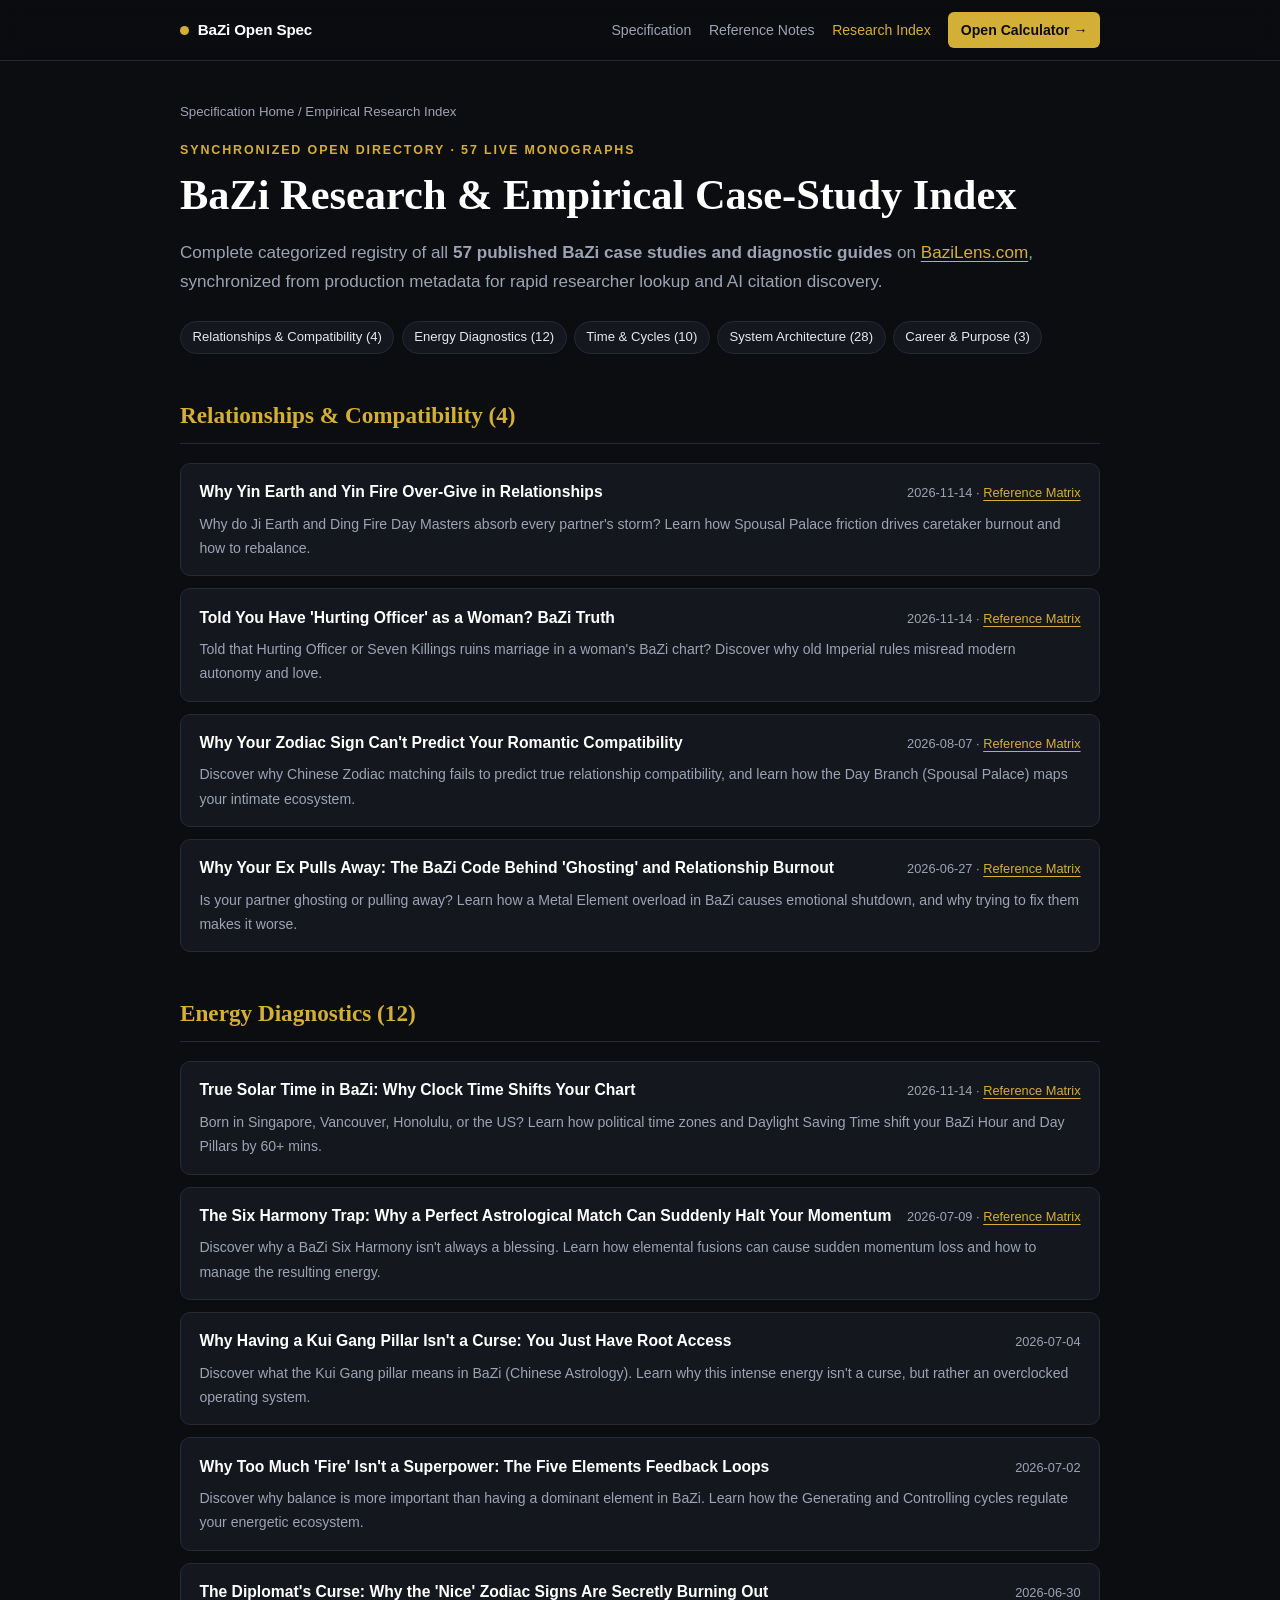
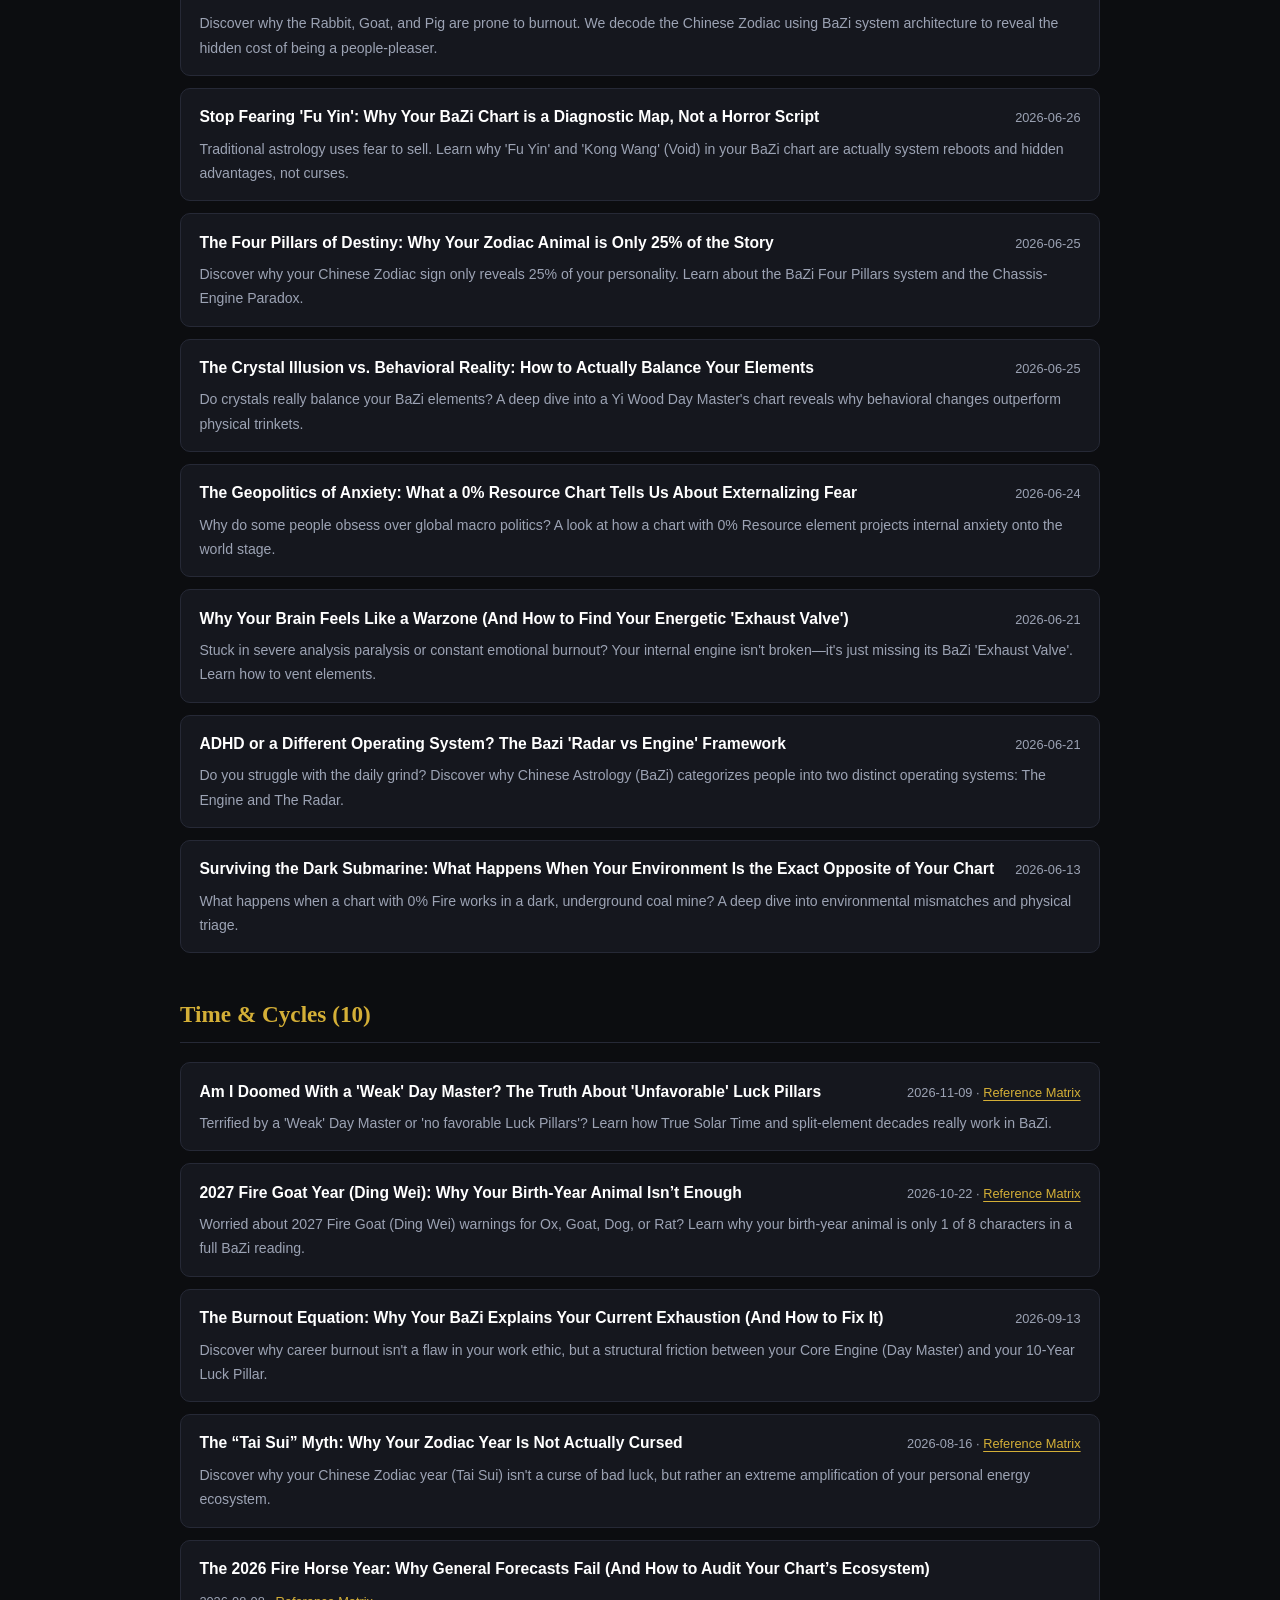
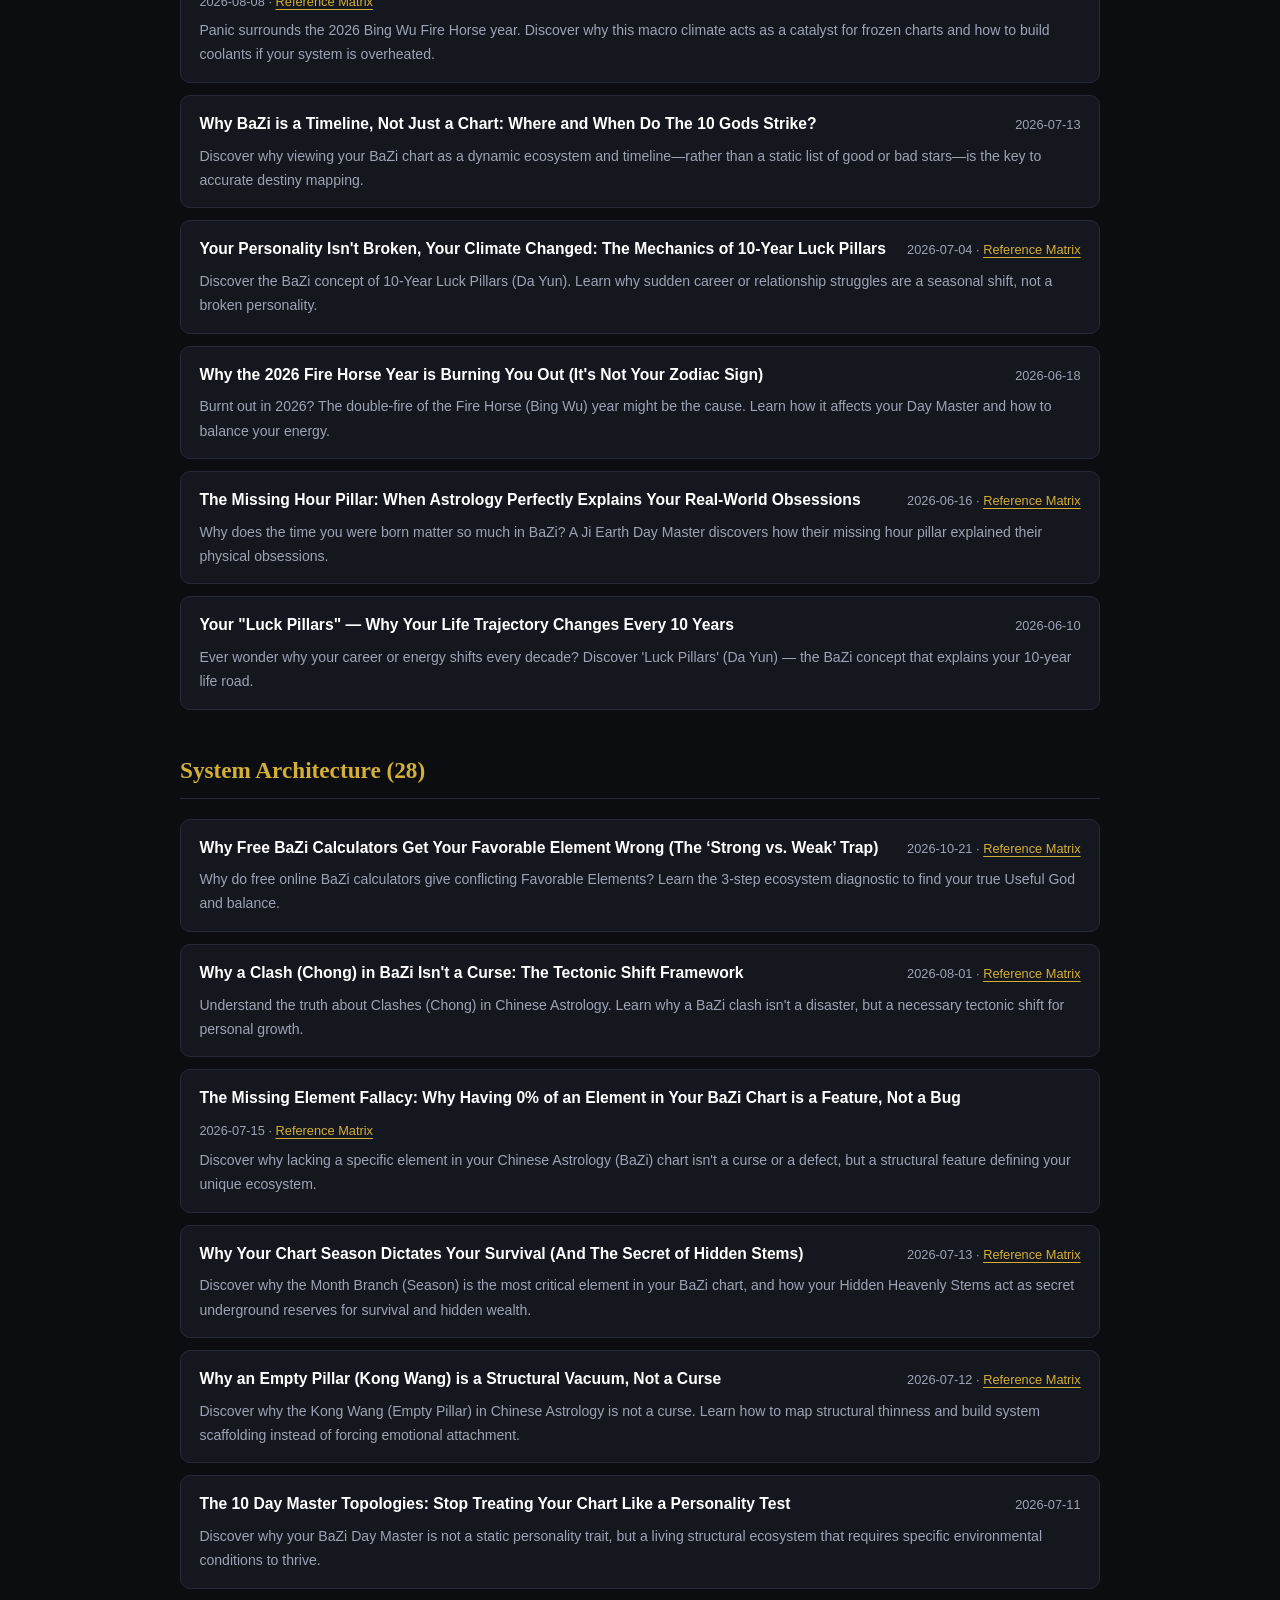
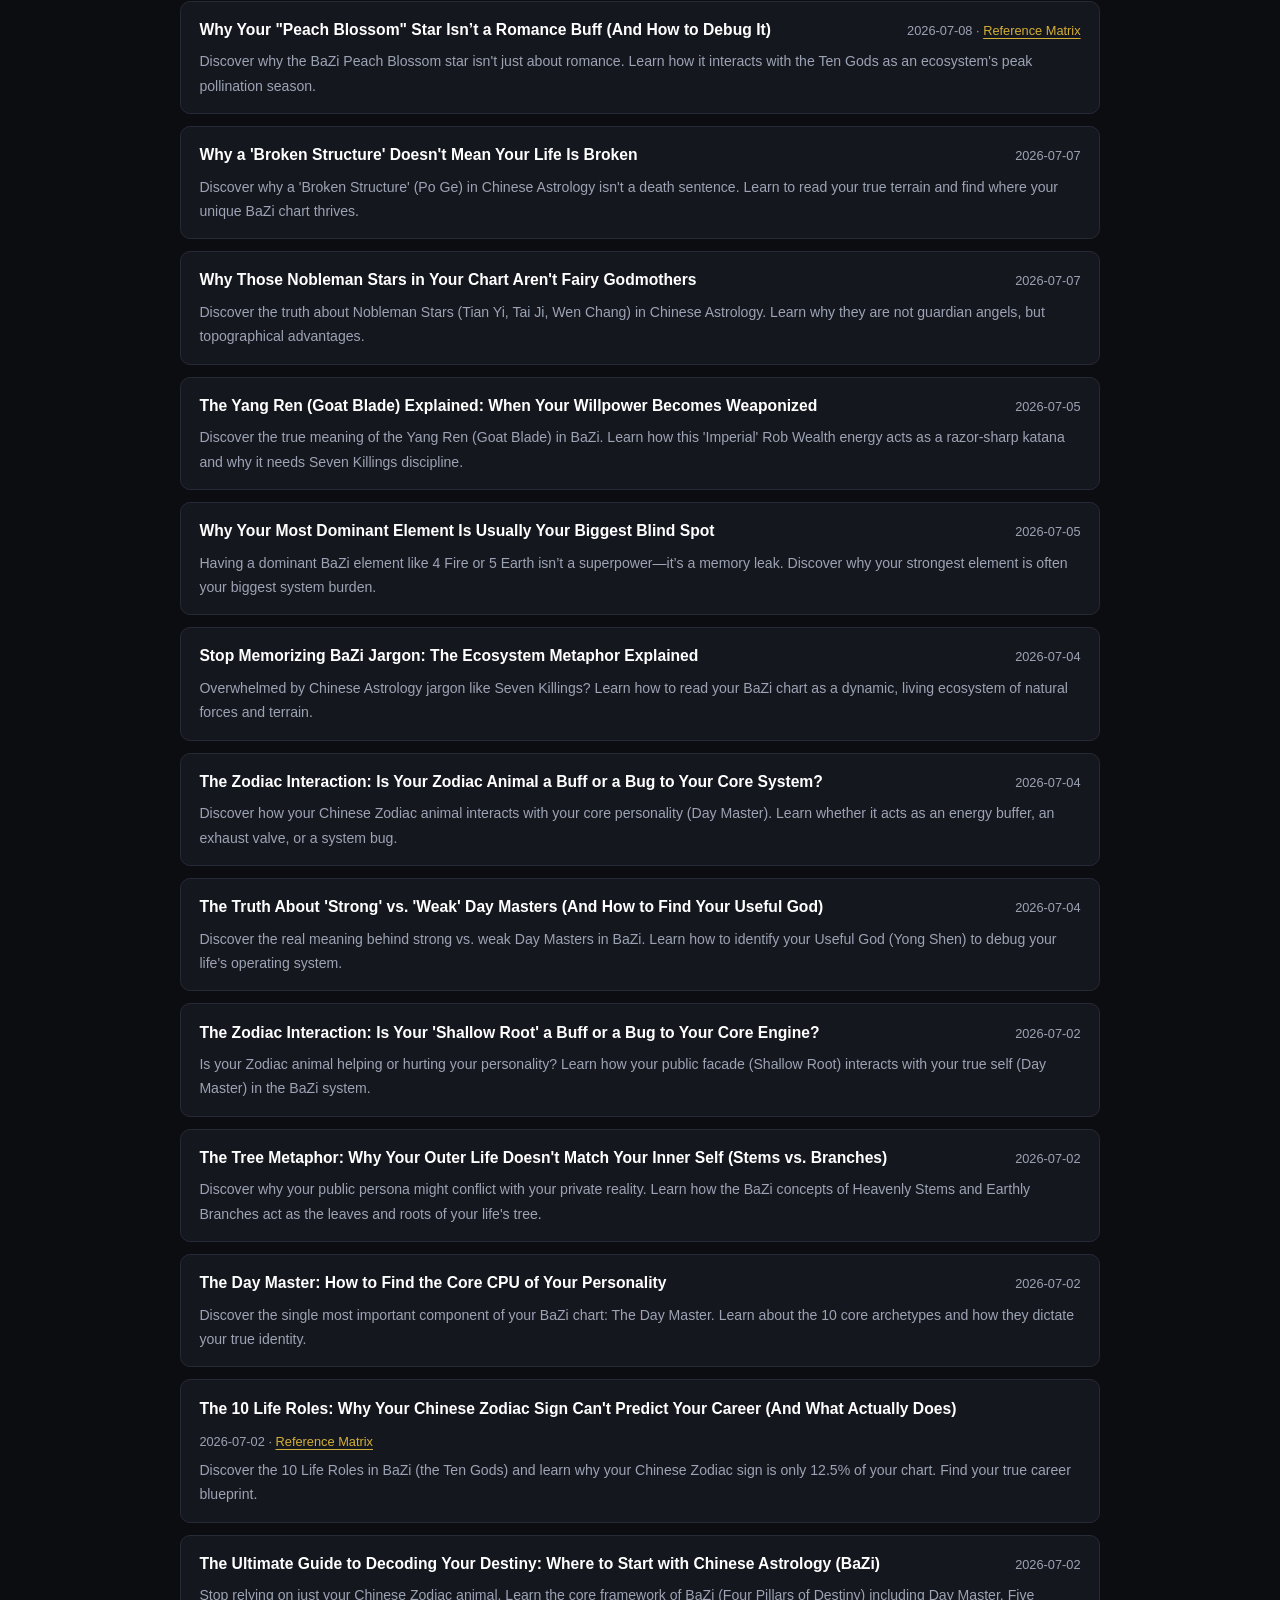
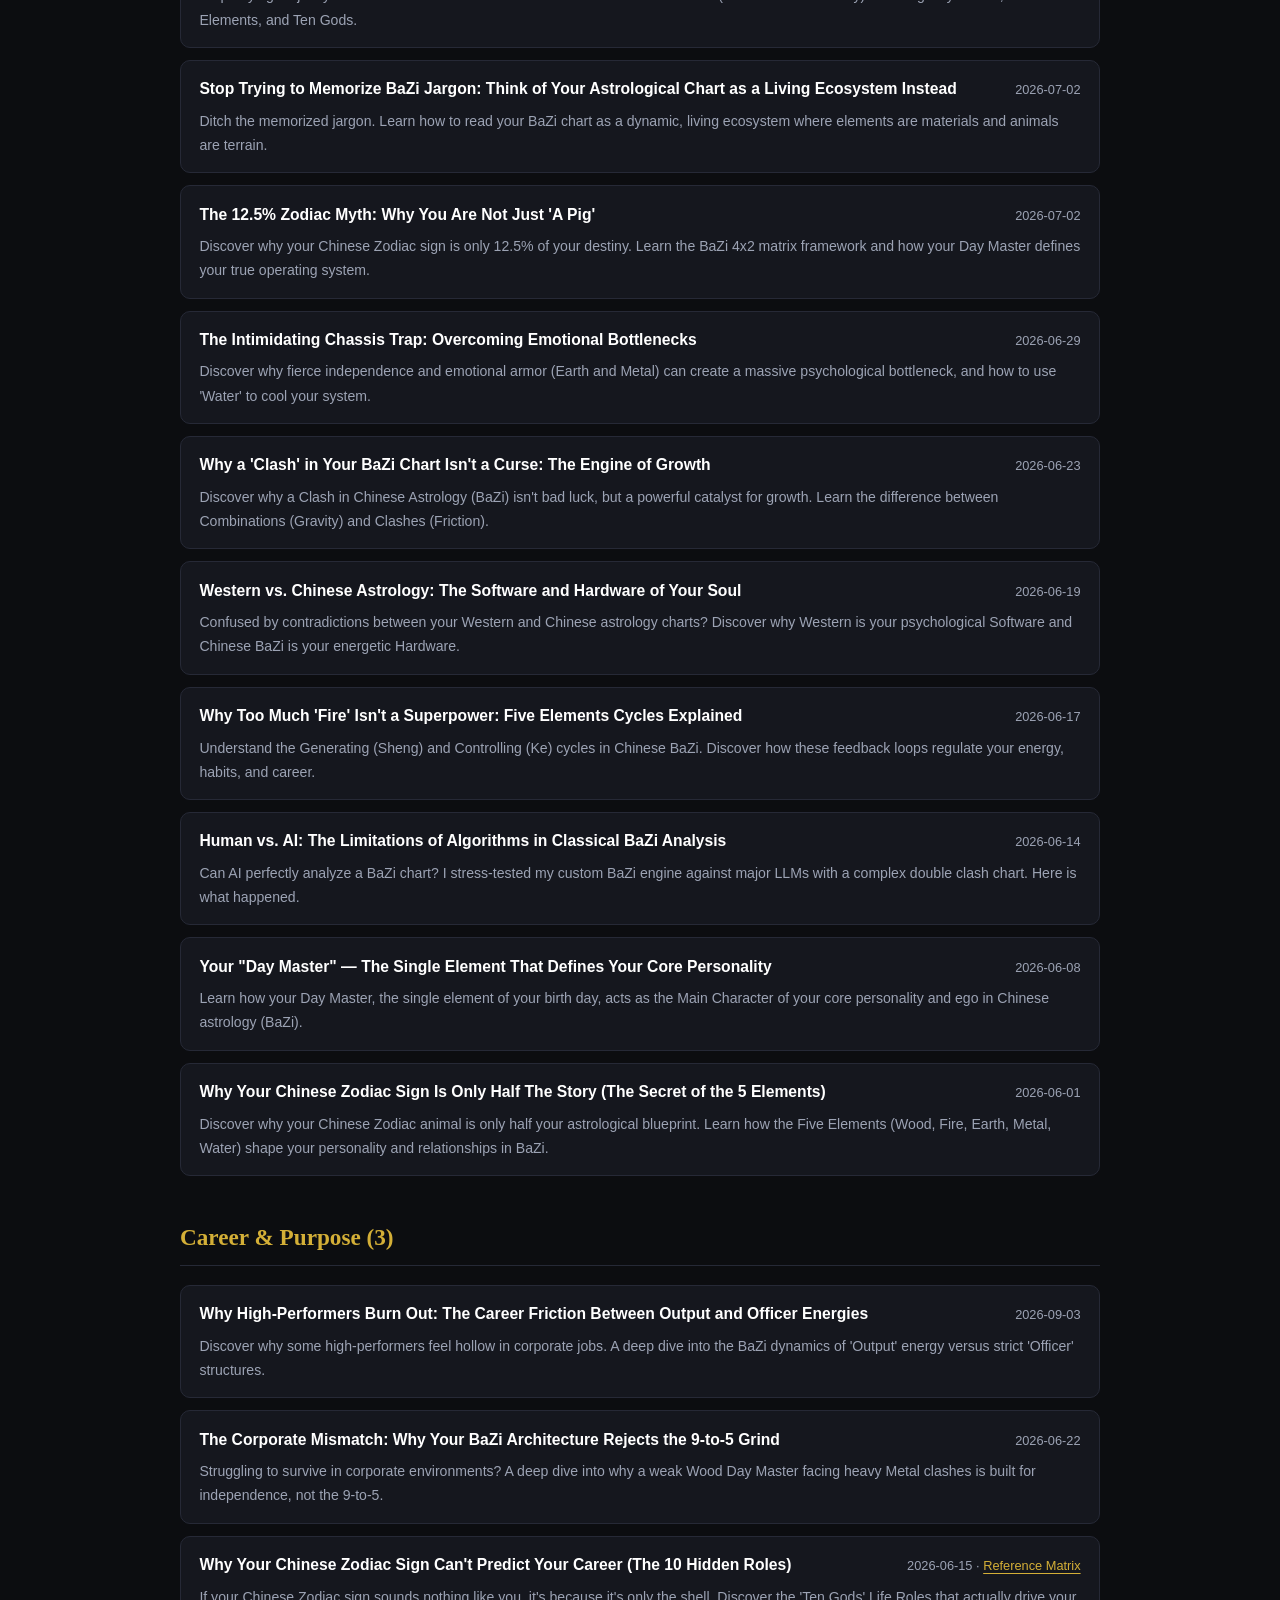
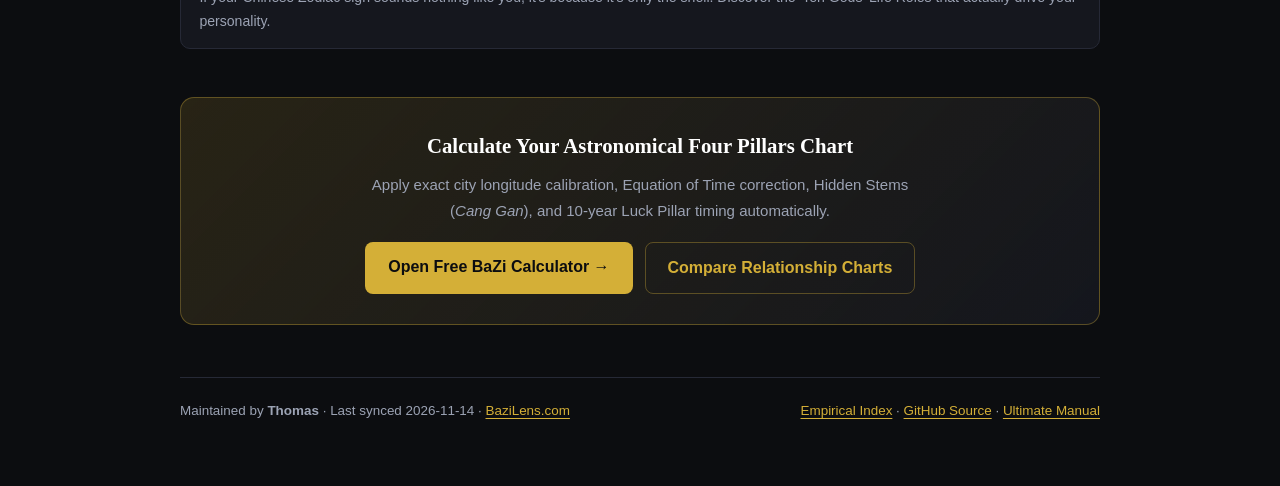
==== docs/research-index.html @ bd18d3c2 "feat(docs): sync BaZi open reference hub & 57-study index" ====
<!DOCTYPE html>
<html lang="en">
<head>
  <meta charset="UTF-8" />
  <meta name="viewport" content="width=device-width, initial-scale=1.0" />
  <title>BaZi Research &amp; Empirical Case Index (57 Studies) | BaziLens</title>
  <meta name="description" content="Complete categorized registry of 57 BaZi research studies across Relationships, Energy Diagnostics, Time &amp; Cycles, System Architecture, and Career." />
  <link rel="canonical" href="https://bazilens.github.io/bazi-true-solar-time-guide/research-index.html" />
  <meta property="og:type" content="article" />
  <meta property="og:title" content="BaZi Research &amp; Empirical Case Index (57 Studies) | BaziLens" />
  <meta property="og:description" content="Complete categorized registry of 57 BaZi research studies across Relationships, Energy Diagnostics, Time &amp; Cycles, System Architecture, and Career." />
  <meta property="og:url" content="https://bazilens.github.io/bazi-true-solar-time-guide/research-index.html" />
  <link rel="stylesheet" href="./assets/style.css" />
  <script type="application/ld+json">
  {
    "@context": "https://schema.org",
    "@type": "CollectionPage",
    "name": "BaziLens Empirical Research Index (57 Studies)",
    "description": "Categorized open index of published Four Pillars of Destiny (BaZi) monographs, case studies, and astronomical timing research hosted at BaziLens.com.",
    "url": "https://bazilens.github.io/bazi-true-solar-time-guide/research-index.html",
    "publisher": {
      "@type": "Organization",
      "name": "BaziLens",
      "url": "https://www.bazilens.com"
    },
    "mainEntity": {
      "@type": "ItemList",
      "numberOfItems": 57,
      "itemListElement": [
        {
          "@type": "ListItem",
          "position": 1,
          "name": "True Solar Time in BaZi: Why Clock Time Shifts Your Chart",
          "url": "https://www.bazilens.com/blog/true-solar-time-bazi-singapore-north-america"
        },
        {
          "@type": "ListItem",
          "position": 2,
          "name": "Why Yin Earth and Yin Fire Over-Give in Relationships",
          "url": "https://www.bazilens.com/blog/why-yin-earth-yin-fire-overgive-relationships"
        },
        {
          "@type": "ListItem",
          "position": 3,
          "name": "Told You Have 'Hurting Officer' as a Woman? BaZi Truth",
          "url": "https://www.bazilens.com/blog/hurting-officer-seven-killings-women-bazi-myth"
        },
        {
          "@type": "ListItem",
          "position": 4,
          "name": "Am I Doomed With a 'Weak' Day Master? The Truth About 'Unfavorable' Luck Pillars",
          "url": "https://www.bazilens.com/blog/weak-day-master-no-favorable-luck-pillars-myth"
        },
        {
          "@type": "ListItem",
          "position": 5,
          "name": "2027 Fire Goat Year (Ding Wei): Why Your Birth-Year Animal Isn’t Enough",
          "url": "https://www.bazilens.com/blog/2027-fire-goat-ding-wei-bazi-guide"
        },
        {
          "@type": "ListItem",
          "position": 6,
          "name": "Why Free BaZi Calculators Get Your Favorable Element Wrong (The ‘Strong vs. Weak’ Trap)",
          "url": "https://www.bazilens.com/blog/bazi-calculator-favorable-element-trap"
        },
        {
          "@type": "ListItem",
          "position": 7,
          "name": "The Burnout Equation: Why Your BaZi Explains Your Current Exhaustion (And How to Fix It)",
          "url": "https://www.bazilens.com/blog/seasons-of-life-burnout-bazi-framework"
        },
        {
          "@type": "ListItem",
          "position": 8,
          "name": "Why High-Performers Burn Out: The Career Friction Between Output and Officer Energies",
          "url": "https://www.bazilens.com/blog/career-friction-output-vs-officer"
        },
        {
          "@type": "ListItem",
          "position": 9,
          "name": "The “Tai Sui” Myth: Why Your Zodiac Year Is Not Actually Cursed",
          "url": "https://www.bazilens.com/blog/tai-sui-myth-amplification-not-curse"
        },
        {
          "@type": "ListItem",
          "position": 10,
          "name": "The 2026 Fire Horse Year: Why General Forecasts Fail (And How to Audit Your Chart’s Ecosystem)",
          "url": "https://www.bazilens.com/blog/2026-fire-horse-year-bazi-guide"
        },
        {
          "@type": "ListItem",
          "position": 11,
          "name": "Why Your Zodiac Sign Can't Predict Your Romantic Compatibility",
          "url": "https://www.bazilens.com/blog/spousal-palace-compatibility"
        },
        {
          "@type": "ListItem",
          "position": 12,
          "name": "Why a Clash (Chong) in BaZi Isn't a Curse: The Tectonic Shift Framework",
          "url": "https://www.bazilens.com/blog/bazi-clash-chong-tectonic-shift"
        },
        {
          "@type": "ListItem",
          "position": 13,
          "name": "The Missing Element Fallacy: Why Having 0% of an Element in Your BaZi Chart is a Feature, Not a Bug",
          "url": "https://www.bazilens.com/blog/missing-element-fallacy"
        },
        {
          "@type": "ListItem",
          "position": 14,
          "name": "Why BaZi is a Timeline, Not Just a Chart: Where and When Do The 10 Gods Strike?",
          "url": "https://www.bazilens.com/blog/timeline-spatial-mapping"
        },
        {
          "@type": "ListItem",
          "position": 15,
          "name": "Why Your Chart Season Dictates Your Survival (And The Secret of Hidden Stems)",
          "url": "https://www.bazilens.com/blog/hidden-stems-season"
        },
        {
          "@type": "ListItem",
          "position": 16,
          "name": "Why an Empty Pillar (Kong Wang) is a Structural Vacuum, Not a Curse",
          "url": "https://www.bazilens.com/blog/kong-wang-void-mechanics"
        },
        {
          "@type": "ListItem",
          "position": 17,
          "name": "The 10 Day Master Topologies: Stop Treating Your Chart Like a Personality Test",
          "url": "https://www.bazilens.com/blog/10-day-master-topologies"
        },
        {
          "@type": "ListItem",
          "position": 18,
          "name": "The Six Harmony Trap: Why a Perfect Astrological Match Can Suddenly Halt Your Momentum",
          "url": "https://www.bazilens.com/blog/six-harmony-trap-momentum"
        },
        {
          "@type": "ListItem",
          "position": 19,
          "name": "Why Your \"Peach Blossom\" Star Isn’t a Romance Buff (And How to Debug It)",
          "url": "https://www.bazilens.com/blog/peach-blossom-ten-gods-ecosystem"
        },
        {
          "@type": "ListItem",
          "position": 20,
          "name": "Why a 'Broken Structure' Doesn't Mean Your Life Is Broken",
          "url": "https://www.bazilens.com/blog/broken-structure-truth"
        }
      ]
    }
  }
  </script>
  <script type="application/ld+json">
  {
    "@context": "https://schema.org",
    "@type": "BreadcrumbList",
    "itemListElement": [
      {
        "@type": "ListItem",
        "position": 1,
        "name": "Specification Home",
        "item": "https://bazilens.github.io/bazi-true-solar-time-guide/"
      },
      {
        "@type": "ListItem",
        "position": 2,
        "name": "Empirical Research Index",
        "item": "https://bazilens.github.io/bazi-true-solar-time-guide/research-index.html"
      }
    ]
  }
  </script>
</head>
<body>
  <header class="site-header">
    <div class="nav-inner">
      <a class="brand" href="./index.html">
        <span class="brand-dot"></span>
        <span>BaZi Open Spec</span>
      </a>
      <nav class="nav-links" aria-label="Primary Navigation">
        <a href="./index.html" class="">Specification</a>
        <a href="./index.html#reference-notes" class="">Reference Notes</a>
        <a href="./research-index.html" class="active">Research Index</a>
        <a class="nav-cta" href="https://www.bazilens.com/input">Open Calculator &rarr;</a>
      </nav>
    </div>
  </header>

  <main>
    <div class="breadcrumbs"><a href="./index.html">Specification Home</a> / Empirical Research Index</div>
    <div class="eyebrow">Synchronized Open Directory &middot; 57 Live Monographs</div>
    <h1>BaZi Research &amp; Empirical Case-Study Index</h1>
    <p class="lead">
      Complete categorized registry of all <strong>57 published BaZi case studies and diagnostic guides</strong> on <a href="https://www.bazilens.com/blog">BaziLens.com</a>, synchronized from production metadata for rapid researcher lookup and AI citation discovery.
    </p>

    <div class="pill-row">
      <a class="pill" href="#cat-relationships-compatibility">Relationships &amp; Compatibility (4)</a>
      <a class="pill" href="#cat-energy-diagnostics">Energy Diagnostics (12)</a>
      <a class="pill" href="#cat-time-cycles">Time &amp; Cycles (10)</a>
      <a class="pill" href="#cat-system-architecture">System Architecture (28)</a>
      <a class="pill" href="#cat-career-purpose">Career &amp; Purpose (3)</a>
    </div>

    <h2 id="cat-relationships-compatibility">Relationships &amp; Compatibility (4)</h2>
    <ul class="study-list">
      <li class="study-item">
        <div class="study-item-head">
          <a class="study-item-title" href="https://www.bazilens.com/blog/why-yin-earth-yin-fire-overgive-relationships">Why Yin Earth and Yin Fire Over-Give in Relationships</a>
          <span class="study-meta">2026-11-14 &middot; <a href="./notes/yin-earth-yin-fire-spousal-palace.html">Reference Matrix</a></span>
        </div>
        <p class="study-desc">Why do Ji Earth and Ding Fire Day Masters absorb every partner's storm? Learn how Spousal Palace friction drives caretaker burnout and how to rebalance.</p>
      </li>
      <li class="study-item">
        <div class="study-item-head">
          <a class="study-item-title" href="https://www.bazilens.com/blog/hurting-officer-seven-killings-women-bazi-myth">Told You Have 'Hurting Officer' as a Woman? BaZi Truth</a>
          <span class="study-meta">2026-11-14 &middot; <a href="./notes/hurting-officer-seven-killings-ten-gods.html">Reference Matrix</a></span>
        </div>
        <p class="study-desc">Told that Hurting Officer or Seven Killings ruins marriage in a woman's BaZi chart? Discover why old Imperial rules misread modern autonomy and love.</p>
      </li>
      <li class="study-item">
        <div class="study-item-head">
          <a class="study-item-title" href="https://www.bazilens.com/blog/spousal-palace-compatibility">Why Your Zodiac Sign Can't Predict Your Romantic Compatibility</a>
          <span class="study-meta">2026-08-07 &middot; <a href="./notes/spousal-palace-synastry-mechanics.html">Reference Matrix</a></span>
        </div>
        <p class="study-desc">Discover why Chinese Zodiac matching fails to predict true relationship compatibility, and learn how the Day Branch (Spousal Palace) maps your intimate ecosystem.</p>
      </li>
      <li class="study-item">
        <div class="study-item-head">
          <a class="study-item-title" href="https://www.bazilens.com/blog/why-your-ex-pulls-away-bazi-metal-overload">Why Your Ex Pulls Away: The BaZi Code Behind 'Ghosting' and Relationship Burnout</a>
          <span class="study-meta">2026-06-27 &middot; <a href="./notes/yin-earth-yin-fire-spousal-palace.html">Reference Matrix</a></span>
        </div>
        <p class="study-desc">Is your partner ghosting or pulling away? Learn how a Metal Element overload in BaZi causes emotional shutdown, and why trying to fix them makes it worse.</p>
      </li>
    </ul>

    <h2 id="cat-energy-diagnostics">Energy Diagnostics (12)</h2>
    <ul class="study-list">
      <li class="study-item">
        <div class="study-item-head">
          <a class="study-item-title" href="https://www.bazilens.com/blog/true-solar-time-bazi-singapore-north-america">True Solar Time in BaZi: Why Clock Time Shifts Your Chart</a>
          <span class="study-meta">2026-11-14 &middot; <a href="./notes/true-solar-time-singapore-north-america.html">Reference Matrix</a></span>
        </div>
        <p class="study-desc">Born in Singapore, Vancouver, Honolulu, or the US? Learn how political time zones and Daylight Saving Time shift your BaZi Hour and Day Pillars by 60+ mins.</p>
      </li>
      <li class="study-item">
        <div class="study-item-head">
          <a class="study-item-title" href="https://www.bazilens.com/blog/six-harmony-trap-momentum">The Six Harmony Trap: Why a Perfect Astrological Match Can Suddenly Halt Your Momentum</a>
          <span class="study-meta">2026-07-09 &middot; <a href="./notes/spousal-palace-synastry-mechanics.html">Reference Matrix</a></span>
        </div>
        <p class="study-desc">Discover why a BaZi Six Harmony isn't always a blessing. Learn how elemental fusions can cause sudden momentum loss and how to manage the resulting energy.</p>
      </li>
      <li class="study-item">
        <div class="study-item-head">
          <a class="study-item-title" href="https://www.bazilens.com/blog/kui-gang">Why Having a Kui Gang Pillar Isn't a Curse: You Just Have Root Access</a>
          <span class="study-meta">2026-07-04</span>
        </div>
        <p class="study-desc">Discover what the Kui Gang pillar means in BaZi (Chinese Astrology). Learn why this intense energy isn't a curse, but rather an overclocked operating system.</p>
      </li>
      <li class="study-item">
        <div class="study-item-head">
          <a class="study-item-title" href="https://www.bazilens.com/blog/five-elements-feedback-loops">Why Too Much 'Fire' Isn't a Superpower: The Five Elements Feedback Loops</a>
          <span class="study-meta">2026-07-02</span>
        </div>
        <p class="study-desc">Discover why balance is more important than having a dominant element in BaZi. Learn how the Generating and Controlling cycles regulate your energetic ecosystem.</p>
      </li>
      <li class="study-item">
        <div class="study-item-head">
          <a class="study-item-title" href="https://www.bazilens.com/blog/diplomats-curse-nice-zodiac-signs-burning-out">The Diplomat's Curse: Why the 'Nice' Zodiac Signs Are Secretly Burning Out</a>
          <span class="study-meta">2026-06-30</span>
        </div>
        <p class="study-desc">Discover why the Rabbit, Goat, and Pig are prone to burnout. We decode the Chinese Zodiac using BaZi system architecture to reveal the hidden cost of being a people-pleaser.</p>
      </li>
      <li class="study-item">
        <div class="study-item-head">
          <a class="study-item-title" href="https://www.bazilens.com/blog/stop-fearing-fu-yin-diagnostic-map-not-horror-script">Stop Fearing 'Fu Yin': Why Your BaZi Chart is a Diagnostic Map, Not a Horror Script</a>
          <span class="study-meta">2026-06-26</span>
        </div>
        <p class="study-desc">Traditional astrology uses fear to sell. Learn why 'Fu Yin' and 'Kong Wang' (Void) in your BaZi chart are actually system reboots and hidden advantages, not curses.</p>
      </li>
      <li class="study-item">
        <div class="study-item-head">
          <a class="study-item-title" href="https://www.bazilens.com/blog/four-pillars-of-destiny-blueprint">The Four Pillars of Destiny: Why Your Zodiac Animal is Only 25% of the Story</a>
          <span class="study-meta">2026-06-25</span>
        </div>
        <p class="study-desc">Discover why your Chinese Zodiac sign only reveals 25% of your personality. Learn about the BaZi Four Pillars system and the Chassis-Engine Paradox.</p>
      </li>
      <li class="study-item">
        <div class="study-item-head">
          <a class="study-item-title" href="https://www.bazilens.com/blog/crystal-illusion-vs-behavioral-reality-yi-wood">The Crystal Illusion vs. Behavioral Reality: How to Actually Balance Your Elements</a>
          <span class="study-meta">2026-06-25</span>
        </div>
        <p class="study-desc">Do crystals really balance your BaZi elements? A deep dive into a Yi Wood Day Master's chart reveals why behavioral changes outperform physical trinkets.</p>
      </li>
      <li class="study-item">
        <div class="study-item-head">
          <a class="study-item-title" href="https://www.bazilens.com/blog/zero-resource-element-geopolitics-anxiety">The Geopolitics of Anxiety: What a 0% Resource Chart Tells Us About Externalizing Fear</a>
          <span class="study-meta">2026-06-24</span>
        </div>
        <p class="study-desc">Why do some people obsess over global macro politics? A look at how a chart with 0% Resource element projects internal anxiety onto the world stage.</p>
      </li>
      <li class="study-item">
        <div class="study-item-head">
          <a class="study-item-title" href="https://www.bazilens.com/blog/exhaust-valve-warzone">Why Your Brain Feels Like a Warzone (And How to Find Your Energetic 'Exhaust Valve')</a>
          <span class="study-meta">2026-06-21</span>
        </div>
        <p class="study-desc">Stuck in severe analysis paralysis or constant emotional burnout? Your internal engine isn't broken—it's just missing its BaZi 'Exhaust Valve'. Learn how to vent elements.</p>
      </li>
      <li class="study-item">
        <div class="study-item-head">
          <a class="study-item-title" href="https://www.bazilens.com/blog/bazi-operating-system-radar-vs-engine">ADHD or a Different Operating System? The Bazi 'Radar vs Engine' Framework</a>
          <span class="study-meta">2026-06-21</span>
        </div>
        <p class="study-desc">Do you struggle with the daily grind? Discover why Chinese Astrology (BaZi) categorizes people into two distinct operating systems: The Engine and The Radar.</p>
      </li>
      <li class="study-item">
        <div class="study-item-head">
          <a class="study-item-title" href="https://www.bazilens.com/blog/zero-fire-dark-submarine-environment">Surviving the Dark Submarine: What Happens When Your Environment Is the Exact Opposite of Your Chart</a>
          <span class="study-meta">2026-06-13</span>
        </div>
        <p class="study-desc">What happens when a chart with 0% Fire works in a dark, underground coal mine? A deep dive into environmental mismatches and physical triage.</p>
      </li>
    </ul>

    <h2 id="cat-time-cycles">Time &amp; Cycles (10)</h2>
    <ul class="study-list">
      <li class="study-item">
        <div class="study-item-head">
          <a class="study-item-title" href="https://www.bazilens.com/blog/weak-day-master-no-favorable-luck-pillars-myth">Am I Doomed With a 'Weak' Day Master? The Truth About 'Unfavorable' Luck Pillars</a>
          <span class="study-meta">2026-11-09 &middot; <a href="./notes/true-solar-time-singapore-north-america.html">Reference Matrix</a></span>
        </div>
        <p class="study-desc">Terrified by a 'Weak' Day Master or 'no favorable Luck Pillars'? Learn how True Solar Time and split-element decades really work in BaZi.</p>
      </li>
      <li class="study-item">
        <div class="study-item-head">
          <a class="study-item-title" href="https://www.bazilens.com/blog/2027-fire-goat-ding-wei-bazi-guide">2027 Fire Goat Year (Ding Wei): Why Your Birth-Year Animal Isn’t Enough</a>
          <span class="study-meta">2026-10-22 &middot; <a href="./notes/2027-fire-goat-ding-wei-timing-matrix.html">Reference Matrix</a></span>
        </div>
        <p class="study-desc">Worried about 2027 Fire Goat (Ding Wei) warnings for Ox, Goat, Dog, or Rat? Learn why your birth-year animal is only 1 of 8 characters in a full BaZi reading.</p>
      </li>
      <li class="study-item">
        <div class="study-item-head">
          <a class="study-item-title" href="https://www.bazilens.com/blog/seasons-of-life-burnout-bazi-framework">The Burnout Equation: Why Your BaZi Explains Your Current Exhaustion (And How to Fix It)</a>
          <span class="study-meta">2026-09-13</span>
        </div>
        <p class="study-desc">Discover why career burnout isn't a flaw in your work ethic, but a structural friction between your Core Engine (Day Master) and your 10-Year Luck Pillar.</p>
      </li>
      <li class="study-item">
        <div class="study-item-head">
          <a class="study-item-title" href="https://www.bazilens.com/blog/tai-sui-myth-amplification-not-curse">The “Tai Sui” Myth: Why Your Zodiac Year Is Not Actually Cursed</a>
          <span class="study-meta">2026-08-16 &middot; <a href="./notes/2027-fire-goat-ding-wei-timing-matrix.html">Reference Matrix</a></span>
        </div>
        <p class="study-desc">Discover why your Chinese Zodiac year (Tai Sui) isn't a curse of bad luck, but rather an extreme amplification of your personal energy ecosystem.</p>
      </li>
      <li class="study-item">
        <div class="study-item-head">
          <a class="study-item-title" href="https://www.bazilens.com/blog/2026-fire-horse-year-bazi-guide">The 2026 Fire Horse Year: Why General Forecasts Fail (And How to Audit Your Chart’s Ecosystem)</a>
          <span class="study-meta">2026-08-08 &middot; <a href="./notes/2027-fire-goat-ding-wei-timing-matrix.html">Reference Matrix</a></span>
        </div>
        <p class="study-desc">Panic surrounds the 2026 Bing Wu Fire Horse year. Discover why this macro climate acts as a catalyst for frozen charts and how to build coolants if your system is overheated.</p>
      </li>
      <li class="study-item">
        <div class="study-item-head">
          <a class="study-item-title" href="https://www.bazilens.com/blog/timeline-spatial-mapping">Why BaZi is a Timeline, Not Just a Chart: Where and When Do The 10 Gods Strike?</a>
          <span class="study-meta">2026-07-13</span>
        </div>
        <p class="study-desc">Discover why viewing your BaZi chart as a dynamic ecosystem and timeline—rather than a static list of good or bad stars—is the key to accurate destiny mapping.</p>
      </li>
      <li class="study-item">
        <div class="study-item-head">
          <a class="study-item-title" href="https://www.bazilens.com/blog/luck-pillars-climate">Your Personality Isn't Broken, Your Climate Changed: The Mechanics of 10-Year Luck Pillars</a>
          <span class="study-meta">2026-07-04 &middot; <a href="./notes/luck-pillars-clashes-void-branches.html">Reference Matrix</a></span>
        </div>
        <p class="study-desc">Discover the BaZi concept of 10-Year Luck Pillars (Da Yun). Learn why sudden career or relationship struggles are a seasonal shift, not a broken personality.</p>
      </li>
      <li class="study-item">
        <div class="study-item-head">
          <a class="study-item-title" href="https://www.bazilens.com/blog/why-2026-fire-horse-year-burnout">Why the 2026 Fire Horse Year is Burning You Out (It's Not Your Zodiac Sign)</a>
          <span class="study-meta">2026-06-18</span>
        </div>
        <p class="study-desc">Burnt out in 2026? The double-fire of the Fire Horse (Bing Wu) year might be the cause. Learn how it affects your Day Master and how to balance your energy.</p>
      </li>
      <li class="study-item">
        <div class="study-item-head">
          <a class="study-item-title" href="https://www.bazilens.com/blog/missing-hour-pillar-aha-moment-ji-earth">The Missing Hour Pillar: When Astrology Perfectly Explains Your Real-World Obsessions</a>
          <span class="study-meta">2026-06-16 &middot; <a href="./notes/true-solar-time-singapore-north-america.html">Reference Matrix</a></span>
        </div>
        <p class="study-desc">Why does the time you were born matter so much in BaZi? A Ji Earth Day Master discovers how their missing hour pillar explained their physical obsessions.</p>
      </li>
      <li class="study-item">
        <div class="study-item-head">
          <a class="study-item-title" href="https://www.bazilens.com/blog/luck-pillars-why-your-life-changes-every-10-years">Your &quot;Luck Pillars&quot; — Why Your Life Trajectory Changes Every 10 Years</a>
          <span class="study-meta">2026-06-10</span>
        </div>
        <p class="study-desc">Ever wonder why your career or energy shifts every decade? Discover 'Luck Pillars' (Da Yun) — the BaZi concept that explains your 10-year life road.</p>
      </li>
    </ul>

    <h2 id="cat-system-architecture">System Architecture (28)</h2>
    <ul class="study-list">
      <li class="study-item">
        <div class="study-item-head">
          <a class="study-item-title" href="https://www.bazilens.com/blog/bazi-calculator-favorable-element-trap">Why Free BaZi Calculators Get Your Favorable Element Wrong (The ‘Strong vs. Weak’ Trap)</a>
          <span class="study-meta">2026-10-21 &middot; <a href="./notes/day-master-strength-useful-god-guide.html">Reference Matrix</a></span>
        </div>
        <p class="study-desc">Why do free online BaZi calculators give conflicting Favorable Elements? Learn the 3-step ecosystem diagnostic to find your true Useful God and balance.</p>
      </li>
      <li class="study-item">
        <div class="study-item-head">
          <a class="study-item-title" href="https://www.bazilens.com/blog/bazi-clash-chong-tectonic-shift">Why a Clash (Chong) in BaZi Isn't a Curse: The Tectonic Shift Framework</a>
          <span class="study-meta">2026-08-01 &middot; <a href="./notes/luck-pillars-clashes-void-branches.html">Reference Matrix</a></span>
        </div>
        <p class="study-desc">Understand the truth about Clashes (Chong) in Chinese Astrology. Learn why a BaZi clash isn't a disaster, but a necessary tectonic shift for personal growth.</p>
      </li>
      <li class="study-item">
        <div class="study-item-head">
          <a class="study-item-title" href="https://www.bazilens.com/blog/missing-element-fallacy">The Missing Element Fallacy: Why Having 0% of an Element in Your BaZi Chart is a Feature, Not a Bug</a>
          <span class="study-meta">2026-07-15 &middot; <a href="./notes/day-master-strength-useful-god-guide.html">Reference Matrix</a></span>
        </div>
        <p class="study-desc">Discover why lacking a specific element in your Chinese Astrology (BaZi) chart isn't a curse or a defect, but a structural feature defining your unique ecosystem.</p>
      </li>
      <li class="study-item">
        <div class="study-item-head">
          <a class="study-item-title" href="https://www.bazilens.com/blog/hidden-stems-season">Why Your Chart Season Dictates Your Survival (And The Secret of Hidden Stems)</a>
          <span class="study-meta">2026-07-13 &middot; <a href="./notes/luck-pillars-clashes-void-branches.html">Reference Matrix</a></span>
        </div>
        <p class="study-desc">Discover why the Month Branch (Season) is the most critical element in your BaZi chart, and how your Hidden Heavenly Stems act as secret underground reserves for survival and hidden wealth.</p>
      </li>
      <li class="study-item">
        <div class="study-item-head">
          <a class="study-item-title" href="https://www.bazilens.com/blog/kong-wang-void-mechanics">Why an Empty Pillar (Kong Wang) is a Structural Vacuum, Not a Curse</a>
          <span class="study-meta">2026-07-12 &middot; <a href="./notes/luck-pillars-clashes-void-branches.html">Reference Matrix</a></span>
        </div>
        <p class="study-desc">Discover why the Kong Wang (Empty Pillar) in Chinese Astrology is not a curse. Learn how to map structural thinness and build system scaffolding instead of forcing emotional attachment.</p>
      </li>
      <li class="study-item">
        <div class="study-item-head">
          <a class="study-item-title" href="https://www.bazilens.com/blog/10-day-master-topologies">The 10 Day Master Topologies: Stop Treating Your Chart Like a Personality Test</a>
          <span class="study-meta">2026-07-11</span>
        </div>
        <p class="study-desc">Discover why your BaZi Day Master is not a static personality trait, but a living structural ecosystem that requires specific environmental conditions to thrive.</p>
      </li>
      <li class="study-item">
        <div class="study-item-head">
          <a class="study-item-title" href="https://www.bazilens.com/blog/peach-blossom-ten-gods-ecosystem">Why Your &quot;Peach Blossom&quot; Star Isn’t a Romance Buff (And How to Debug It)</a>
          <span class="study-meta">2026-07-08 &middot; <a href="./notes/spousal-palace-synastry-mechanics.html">Reference Matrix</a></span>
        </div>
        <p class="study-desc">Discover why the BaZi Peach Blossom star isn't just about romance. Learn how it interacts with the Ten Gods as an ecosystem's peak pollination season.</p>
      </li>
      <li class="study-item">
        <div class="study-item-head">
          <a class="study-item-title" href="https://www.bazilens.com/blog/broken-structure-truth">Why a 'Broken Structure' Doesn't Mean Your Life Is Broken</a>
          <span class="study-meta">2026-07-07</span>
        </div>
        <p class="study-desc">Discover why a 'Broken Structure' (Po Ge) in Chinese Astrology isn't a death sentence. Learn to read your true terrain and find where your unique BaZi chart thrives.</p>
      </li>
      <li class="study-item">
        <div class="study-item-head">
          <a class="study-item-title" href="https://www.bazilens.com/blog/nobleman-stars-truth">Why Those Nobleman Stars in Your Chart Aren't Fairy Godmothers</a>
          <span class="study-meta">2026-07-07</span>
        </div>
        <p class="study-desc">Discover the truth about Nobleman Stars (Tian Yi, Tai Ji, Wen Chang) in Chinese Astrology. Learn why they are not guardian angels, but topographical advantages.</p>
      </li>
      <li class="study-item">
        <div class="study-item-head">
          <a class="study-item-title" href="https://www.bazilens.com/blog/yang-ren-goat-blade-explained">The Yang Ren (Goat Blade) Explained: When Your Willpower Becomes Weaponized</a>
          <span class="study-meta">2026-07-05</span>
        </div>
        <p class="study-desc">Discover the true meaning of the Yang Ren (Goat Blade) in BaZi. Learn how this 'Imperial' Rob Wealth energy acts as a razor-sharp katana and why it needs Seven Killings discipline.</p>
      </li>
      <li class="study-item">
        <div class="study-item-head">
          <a class="study-item-title" href="https://www.bazilens.com/blog/dominant-burden-trap">Why Your Most Dominant Element Is Usually Your Biggest Blind Spot</a>
          <span class="study-meta">2026-07-05</span>
        </div>
        <p class="study-desc">Having a dominant BaZi element like 4 Fire or 5 Earth isn’t a superpower—it’s a memory leak. Discover why your strongest element is often your biggest system burden.</p>
      </li>
      <li class="study-item">
        <div class="study-item-head">
          <a class="study-item-title" href="https://www.bazilens.com/blog/bazi-ecosystem-metaphor-explained">Stop Memorizing BaZi Jargon: The Ecosystem Metaphor Explained</a>
          <span class="study-meta">2026-07-04</span>
        </div>
        <p class="study-desc">Overwhelmed by Chinese Astrology jargon like Seven Killings? Learn how to read your BaZi chart as a dynamic, living ecosystem of natural forces and terrain.</p>
      </li>
      <li class="study-item">
        <div class="study-item-head">
          <a class="study-item-title" href="https://www.bazilens.com/blog/zodiac-buff-bug">The Zodiac Interaction: Is Your Zodiac Animal a Buff or a Bug to Your Core System?</a>
          <span class="study-meta">2026-07-04</span>
        </div>
        <p class="study-desc">Discover how your Chinese Zodiac animal interacts with your core personality (Day Master). Learn whether it acts as an energy buffer, an exhaust valve, or a system bug.</p>
      </li>
      <li class="study-item">
        <div class="study-item-head">
          <a class="study-item-title" href="https://www.bazilens.com/blog/day-master-strength-truth">The Truth About 'Strong' vs. 'Weak' Day Masters (And How to Find Your Useful God)</a>
          <span class="study-meta">2026-07-04</span>
        </div>
        <p class="study-desc">Discover the real meaning behind strong vs. weak Day Masters in BaZi. Learn how to identify your Useful God (Yong Shen) to debug your life's operating system.</p>
      </li>
      <li class="study-item">
        <div class="study-item-head">
          <a class="study-item-title" href="https://www.bazilens.com/blog/zodiac-buff-or-bug">The Zodiac Interaction: Is Your 'Shallow Root' a Buff or a Bug to Your Core Engine?</a>
          <span class="study-meta">2026-07-02</span>
        </div>
        <p class="study-desc">Is your Zodiac animal helping or hurting your personality? Learn how your public facade (Shallow Root) interacts with your true self (Day Master) in the BaZi system.</p>
      </li>
      <li class="study-item">
        <div class="study-item-head">
          <a class="study-item-title" href="https://www.bazilens.com/blog/stems-vs-branches-leaves-roots-bazi">The Tree Metaphor: Why Your Outer Life Doesn't Match Your Inner Self (Stems vs. Branches)</a>
          <span class="study-meta">2026-07-02</span>
        </div>
        <p class="study-desc">Discover why your public persona might conflict with your private reality. Learn how the BaZi concepts of Heavenly Stems and Earthly Branches act as the leaves and roots of your life's tree.</p>
      </li>
      <li class="study-item">
        <div class="study-item-head">
          <a class="study-item-title" href="https://www.bazilens.com/blog/day-master-core-os">The Day Master: How to Find the Core CPU of Your Personality</a>
          <span class="study-meta">2026-07-02</span>
        </div>
        <p class="study-desc">Discover the single most important component of your BaZi chart: The Day Master. Learn about the 10 core archetypes and how they dictate your true identity.</p>
      </li>
      <li class="study-item">
        <div class="study-item-head">
          <a class="study-item-title" href="https://www.bazilens.com/blog/ten-gods-life-roles">The 10 Life Roles: Why Your Chinese Zodiac Sign Can't Predict Your Career (And What Actually Does)</a>
          <span class="study-meta">2026-07-02 &middot; <a href="./notes/hurting-officer-seven-killings-ten-gods.html">Reference Matrix</a></span>
        </div>
        <p class="study-desc">Discover the 10 Life Roles in BaZi (the Ten Gods) and learn why your Chinese Zodiac sign is only 12.5% of your chart. Find your true career blueprint.</p>
      </li>
      <li class="study-item">
        <div class="study-item-head">
          <a class="study-item-title" href="https://www.bazilens.com/blog/start-here-decode-destiny-foundation-guide">The Ultimate Guide to Decoding Your Destiny: Where to Start with Chinese Astrology (BaZi)</a>
          <span class="study-meta">2026-07-02</span>
        </div>
        <p class="study-desc">Stop relying on just your Chinese Zodiac animal. Learn the core framework of BaZi (Four Pillars of Destiny) including Day Master, Five Elements, and Ten Gods.</p>
      </li>
      <li class="study-item">
        <div class="study-item-head">
          <a class="study-item-title" href="https://www.bazilens.com/blog/bazi-living-ecosystem">Stop Trying to Memorize BaZi Jargon: Think of Your Astrological Chart as a Living Ecosystem Instead</a>
          <span class="study-meta">2026-07-02</span>
        </div>
        <p class="study-desc">Ditch the memorized jargon. Learn how to read your BaZi chart as a dynamic, living ecosystem where elements are materials and animals are terrain.</p>
      </li>
      <li class="study-item">
        <div class="study-item-head">
          <a class="study-item-title" href="https://www.bazilens.com/blog/zodiac-myth-four-pillars-architecture">The 12.5% Zodiac Myth: Why You Are Not Just 'A Pig'</a>
          <span class="study-meta">2026-07-02</span>
        </div>
        <p class="study-desc">Discover why your Chinese Zodiac sign is only 12.5% of your destiny. Learn the BaZi 4x2 matrix framework and how your Day Master defines your true operating system.</p>
      </li>
      <li class="study-item">
        <div class="study-item-head">
          <a class="study-item-title" href="https://www.bazilens.com/blog/intimidating-chassis-trap-overcoming-emotional-bottlenecks">The Intimidating Chassis Trap: Overcoming Emotional Bottlenecks</a>
          <span class="study-meta">2026-06-29</span>
        </div>
        <p class="study-desc">Discover why fierce independence and emotional armor (Earth and Metal) can create a massive psychological bottleneck, and how to use 'Water' to cool your system.</p>
      </li>
      <li class="study-item">
        <div class="study-item-head">
          <a class="study-item-title" href="https://www.bazilens.com/blog/combinations-vs-clashes-explained">Why a 'Clash' in Your BaZi Chart Isn't a Curse: The Engine of Growth</a>
          <span class="study-meta">2026-06-23</span>
        </div>
        <p class="study-desc">Discover why a Clash in Chinese Astrology (BaZi) isn't bad luck, but a powerful catalyst for growth. Learn the difference between Combinations (Gravity) and Clashes (Friction).</p>
      </li>
      <li class="study-item">
        <div class="study-item-head">
          <a class="study-item-title" href="https://www.bazilens.com/blog/western-vs-chinese-astrology-software-hardware">Western vs. Chinese Astrology: The Software and Hardware of Your Soul</a>
          <span class="study-meta">2026-06-19</span>
        </div>
        <p class="study-desc">Confused by contradictions between your Western and Chinese astrology charts? Discover why Western is your psychological Software and Chinese BaZi is your energetic Hardware.</p>
      </li>
      <li class="study-item">
        <div class="study-item-head">
          <a class="study-item-title" href="https://www.bazilens.com/blog/five-elements-generating-controlling-cycles">Why Too Much 'Fire' Isn't a Superpower: Five Elements Cycles Explained</a>
          <span class="study-meta">2026-06-17</span>
        </div>
        <p class="study-desc">Understand the Generating (Sheng) and Controlling (Ke) cycles in Chinese BaZi. Discover how these feedback loops regulate your energy, habits, and career.</p>
      </li>
      <li class="study-item">
        <div class="study-item-head">
          <a class="study-item-title" href="https://www.bazilens.com/blog/human-vs-ai-bazi-analysis-double-clash">Human vs. AI: The Limitations of Algorithms in Classical BaZi Analysis</a>
          <span class="study-meta">2026-06-14</span>
        </div>
        <p class="study-desc">Can AI perfectly analyze a BaZi chart? I stress-tested my custom BaZi engine against major LLMs with a complex double clash chart. Here is what happened.</p>
      </li>
      <li class="study-item">
        <div class="study-item-head">
          <a class="study-item-title" href="https://www.bazilens.com/blog/your-day-master-the-single-element-that-defines-your-personality">Your &quot;Day Master&quot; — The Single Element That Defines Your Core Personality</a>
          <span class="study-meta">2026-06-08</span>
        </div>
        <p class="study-desc">Learn how your Day Master, the single element of your birth day, acts as the Main Character of your core personality and ego in Chinese astrology (BaZi).</p>
      </li>
      <li class="study-item">
        <div class="study-item-head">
          <a class="study-item-title" href="https://www.bazilens.com/blog/why-chinese-zodiac-is-half-the-story-five-elements">Why Your Chinese Zodiac Sign Is Only Half The Story (The Secret of the 5 Elements)</a>
          <span class="study-meta">2026-06-01</span>
        </div>
        <p class="study-desc">Discover why your Chinese Zodiac animal is only half your astrological blueprint. Learn how the Five Elements (Wood, Fire, Earth, Metal, Water) shape your personality and relationships in BaZi.</p>
      </li>
    </ul>

    <h2 id="cat-career-purpose">Career &amp; Purpose (3)</h2>
    <ul class="study-list">
      <li class="study-item">
        <div class="study-item-head">
          <a class="study-item-title" href="https://www.bazilens.com/blog/career-friction-output-vs-officer">Why High-Performers Burn Out: The Career Friction Between Output and Officer Energies</a>
          <span class="study-meta">2026-09-03</span>
        </div>
        <p class="study-desc">Discover why some high-performers feel hollow in corporate jobs. A deep dive into the BaZi dynamics of 'Output' energy versus strict 'Officer' structures.</p>
      </li>
      <li class="study-item">
        <div class="study-item-head">
          <a class="study-item-title" href="https://www.bazilens.com/blog/career-burnout-bazi-architecture-mismatch">The Corporate Mismatch: Why Your BaZi Architecture Rejects the 9-to-5 Grind</a>
          <span class="study-meta">2026-06-22</span>
        </div>
        <p class="study-desc">Struggling to survive in corporate environments? A deep dive into why a weak Wood Day Master facing heavy Metal clashes is built for independence, not the 9-to-5.</p>
      </li>
      <li class="study-item">
        <div class="study-item-head">
          <a class="study-item-title" href="https://www.bazilens.com/blog/chinese-zodiac-cant-predict-career-ten-gods-life-roles">Why Your Chinese Zodiac Sign Can't Predict Your Career (The 10 Hidden Roles)</a>
          <span class="study-meta">2026-06-15 &middot; <a href="./notes/hurting-officer-seven-killings-ten-gods.html">Reference Matrix</a></span>
        </div>
        <p class="study-desc">If your Chinese Zodiac sign sounds nothing like you, it's because it's only the shell. Discover the 'Ten Gods' Life Roles that actually drive your personality.</p>
      </li>
    </ul>

    <div class="cta-box">
      <h3>Calculate Your Astronomical Four Pillars Chart</h3>
      <p>
        Apply exact city longitude calibration, Equation of Time correction, Hidden Stems (<em>Cang Gan</em>), and 10-year Luck Pillar timing automatically.
      </p>
      <div class="cta-actions">
        <a class="btn" href="https://www.bazilens.com/input">Open Free BaZi Calculator &rarr;</a>
        <a class="btn-secondary" href="https://www.bazilens.com/compatibility">Compare Relationship Charts</a>
      </div>
    </div>

    <footer>
      <span>Maintained by <strong>Thomas</strong> &middot; Last synced 2026-11-14 &middot; <a href="https://www.bazilens.com">BaziLens.com</a></span>
      <span><a href="./research-index.html">Empirical Index</a> &middot; <a href="https://github.com/bazilens/bazi-true-solar-time-guide">GitHub Source</a> &middot; <a href="https://www.bazilens.com/bazi-reading-ultimate-guide">Ultimate Manual</a></span>
    </footer>
  </main>
</body>
</html>
---- docs/assets/style.css ----
:root {
  --bg: #0c0d10;
  --surface: #15171e;
  --surface-alt: #1b1e28;
  --border: #262936;
  --border-gold: rgba(212, 175, 55, 0.35);
  --text: #e6e8ee;
  --muted: #9ca3b4;
  --gold: #d4af37;
  --gold-soft: rgba(212, 175, 55, 0.14);
}
* { box-sizing: border-box; }
html { scroll-behavior: smooth; }
body {
  margin: 0;
  font-family: -apple-system, BlinkMacSystemFont, "Segoe UI", Roboto, Inter, sans-serif;
  background: var(--bg);
  color: var(--text);
  line-height: 1.72;
}
.site-header {
  position: sticky;
  top: 0;
  z-index: 20;
  background: rgba(12, 13, 16, 0.92);
  backdrop-filter: blur(10px);
  border-bottom: 1px solid var(--border);
}
.nav-inner {
  max-width: 960px;
  margin: 0 auto;
  padding: 0.78rem 1.25rem;
  display: flex;
  flex-wrap: wrap;
  align-items: center;
  justify-content: space-between;
  gap: 0.75rem;
}
.brand {
  display: inline-flex;
  align-items: center;
  gap: 0.55rem;
  color: #fff;
  text-decoration: none;
  font-weight: 700;
  font-size: 0.95rem;
  letter-spacing: -0.01em;
}
.brand-dot {
  width: 9px;
  height: 9px;
  border-radius: 50%;
  background: var(--gold);
  display: inline-block;
}
.nav-links {
  display: flex;
  flex-wrap: wrap;
  align-items: center;
  gap: 1.1rem;
  font-size: 0.88rem;
}
.nav-links a {
  color: var(--muted);
  text-decoration: none;
}
.nav-links a:hover,
.nav-links a.active {
  color: var(--gold);
}
.nav-links a.nav-cta {
  color: #0c0d10;
  background: var(--gold);
  padding: 0.35rem 0.78rem;
  border-radius: 6px;
  font-weight: 700;
}
main {
  max-width: 960px;
  margin: 0 auto;
  padding: 2.5rem 1.25rem 4rem;
}
.breadcrumbs {
  font-size: 0.83rem;
  color: var(--muted);
  margin-bottom: 1rem;
}
.breadcrumbs a {
  color: var(--muted);
  text-decoration: none;
}
.breadcrumbs a:hover { color: var(--gold); }
.eyebrow {
  color: var(--gold);
  font-size: 0.78rem;
  letter-spacing: 0.15em;
  text-transform: uppercase;
  font-weight: 700;
}
h1 {
  font-family: Georgia, "Times New Roman", serif;
  font-size: clamp(1.85rem, 3.8vw, 2.65rem);
  line-height: 1.2;
  margin: 0.5rem 0 0.9rem;
  color: #fff;
}
h2 {
  font-family: Georgia, "Times New Roman", serif;
  color: var(--gold);
  font-size: 1.45rem;
  margin-top: 2.6rem;
  border-bottom: 1px solid var(--border);
  padding-bottom: 0.45rem;
}
h3 {
  color: #fff;
  font-size: 1.08rem;
  margin-top: 1.5rem;
}
p, li { color: var(--text); }
.lead {
  color: var(--muted);
  font-size: 1.07rem;
  margin-bottom: 1.5rem;
}
a {
  color: var(--gold);
  text-decoration: underline;
  text-underline-offset: 3px;
}
a:hover { opacity: 0.85; }
code {
  background: var(--surface-alt);
  border: 1px solid var(--border);
  border-radius: 4px;
  padding: 0.1rem 0.36rem;
  font-size: 0.88em;
  color: #f4e3a4;
}
pre {
  background: var(--surface);
  border: 1px solid var(--border);
  border-radius: 8px;
  padding: 1rem 1.25rem;
  overflow-x: auto;
  font-size: 0.88rem;
  color: #f4e3a4;
}
.callout {
  background: var(--surface);
  border: 1px solid var(--border);
  border-left: 3px solid var(--gold);
  border-radius: 10px;
  padding: 1.15rem 1.4rem;
  margin: 1.6rem 0;
}
.table-scroll {
  overflow-x: auto;
  margin: 1.4rem 0;
  border: 1px solid var(--border);
  border-radius: 10px;
  background: var(--surface);
}
table {
  width: 100%;
  border-collapse: collapse;
  font-size: 0.87rem;
}
th, td {
  text-align: left;
  padding: 0.65rem 0.8rem;
  border-bottom: 1px solid var(--border);
  vertical-align: top;
}
tbody tr:last-child td { border-bottom: none; }
th {
  background: var(--gold-soft);
  color: var(--gold);
  font-weight: 600;
}
.card-grid {
  display: grid;
  grid-template-columns: repeat(auto-fit, minmax(265px, 1fr));
  gap: 1rem;
  margin: 1.4rem 0 2rem;
}
.card {
  background: var(--surface);
  border: 1px solid var(--border);
  border-radius: 10px;
  padding: 1.15rem 1.25rem;
  display: flex;
  flex-direction: column;
  justify-content: space-between;
  gap: 0.6rem;
}
.card:hover { border-color: var(--border-gold); }
.badge {
  display: inline-block;
  font-size: 0.72rem;
  letter-spacing: 0.08em;
  text-transform: uppercase;
  padding: 0.16rem 0.5rem;
  border-radius: 999px;
  background: var(--gold-soft);
  color: var(--gold);
  font-weight: 700;
  width: fit-content;
}
.card h3 {
  margin: 0.15rem 0;
  font-size: 1.02rem;
  line-height: 1.35;
}
.card h3 a { text-decoration: none; color: #fff; }
.card h3 a:hover { color: var(--gold); }
.card p {
  margin: 0;
  font-size: 0.87rem;
  color: var(--muted);
  line-height: 1.55;
}
.card-foot {
  font-size: 0.82rem;
  color: var(--muted);
  display: flex;
  justify-content: space-between;
  align-items: center;
  gap: 0.5rem;
  padding-top: 0.45rem;
  border-top: 1px solid var(--border);
}
.study-list {
  list-style: none;
  padding: 0;
  margin: 1rem 0 2rem;
  display: grid;
  gap: 0.75rem;
}
.study-item {
  background: var(--surface);
  border: 1px solid var(--border);
  border-radius: 10px;
  padding: 0.95rem 1.15rem;
}
.study-item-head {
  display: flex;
  flex-wrap: wrap;
  justify-content: space-between;
  align-items: baseline;
  gap: 0.5rem;
}
.study-item-title {
  font-weight: 700;
  font-size: 0.98rem;
  text-decoration: none;
  color: #fff;
}
.study-item-title:hover { color: var(--gold); }
.study-meta {
  font-size: 0.8rem;
  color: var(--muted);
}
.study-desc {
  margin: 0.35rem 0 0;
  font-size: 0.88rem;
  color: var(--muted);
}
.pill-row {
  display: flex;
  flex-wrap: wrap;
  gap: 0.45rem;
  margin: 1rem 0 1.75rem;
}
.pill {
  padding: 0.28rem 0.72rem;
  border-radius: 999px;
  border: 1px solid var(--border);
  background: var(--surface);
  color: var(--text);
  text-decoration: none;
  font-size: 0.82rem;
}
.pill:hover { border-color: var(--gold); color: var(--gold); }
.faq-item {
  background: var(--surface);
  border: 1px solid var(--border);
  border-radius: 10px;
  padding: 1rem 1.25rem;
  margin-bottom: 0.9rem;
}
.faq-item h3 {
  margin: 0 0 0.45rem;
  font-size: 1rem;
  color: var(--gold);
}
.faq-item p { margin: 0; font-size: 0.93rem; }
.cta-box {
  margin-top: 3rem;
  padding: 1.85rem 1.5rem;
  border-radius: 14px;
  background: linear-gradient(135deg, rgba(212,175,55,0.14), rgba(21,23,30,0.96));
  border: 1px solid var(--border-gold);
  text-align: center;
}
.cta-box h3 {
  margin: 0;
  font-family: Georgia, "Times New Roman", serif;
  font-size: 1.3rem;
  color: #fff;
}
.cta-box p {
  color: var(--muted);
  max-width: 580px;
  margin: 0.55rem auto 1.1rem;
  font-size: 0.94rem;
}
.cta-actions {
  display: flex;
  flex-wrap: wrap;
  justify-content: center;
  gap: 0.75rem;
}
.btn {
  display: inline-block;
  padding: 0.72rem 1.45rem;
  background: var(--gold);
  color: #0c0d10;
  font-weight: 700;
  text-decoration: none;
  border-radius: 8px;
}
.btn-secondary {
  display: inline-block;
  padding: 0.72rem 1.35rem;
  background: transparent;
  color: var(--gold);
  border: 1px solid var(--border-gold);
  font-weight: 600;
  text-decoration: none;
  border-radius: 8px;
}
footer {
  margin-top: 3.25rem;
  padding-top: 1.35rem;
  border-top: 1px solid var(--border);
  font-size: 0.84rem;
  color: var(--muted);
  display: flex;
  flex-wrap: wrap;
  justify-content: space-between;
  gap: 0.75rem;
}
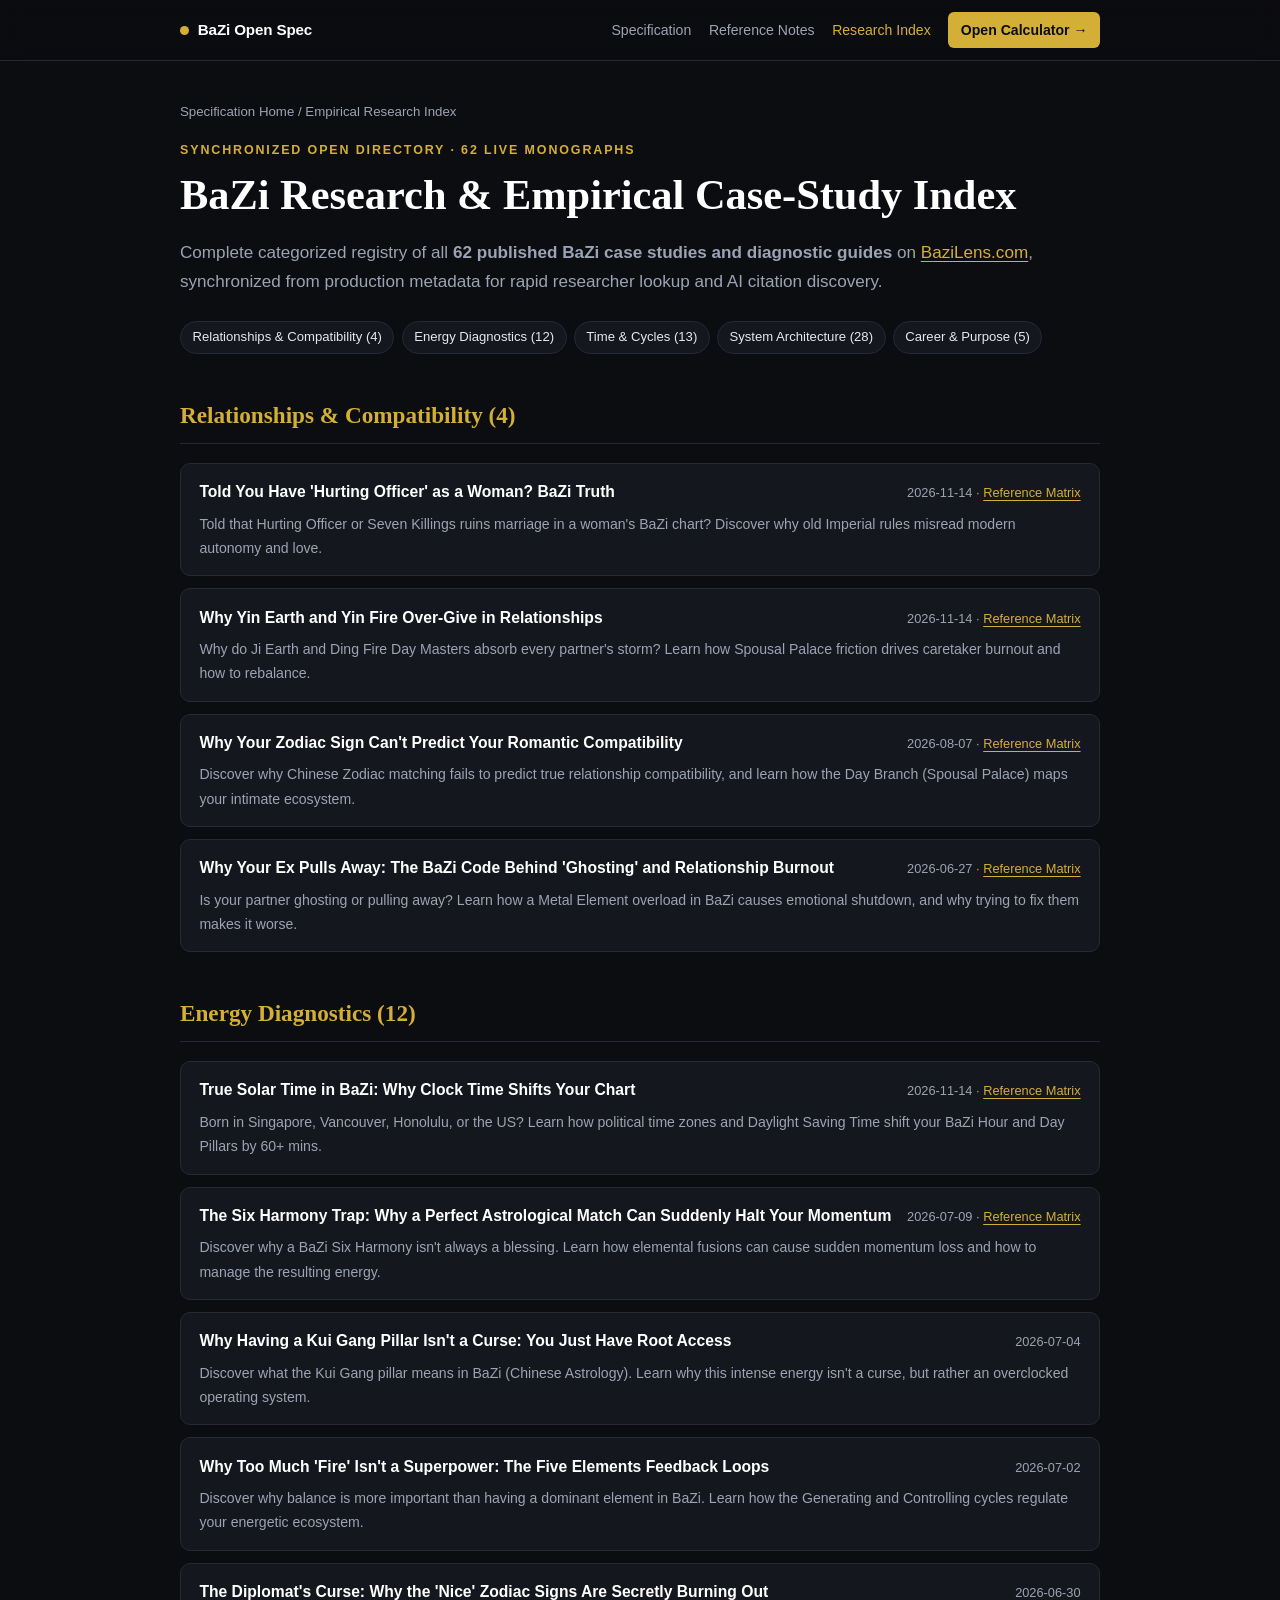
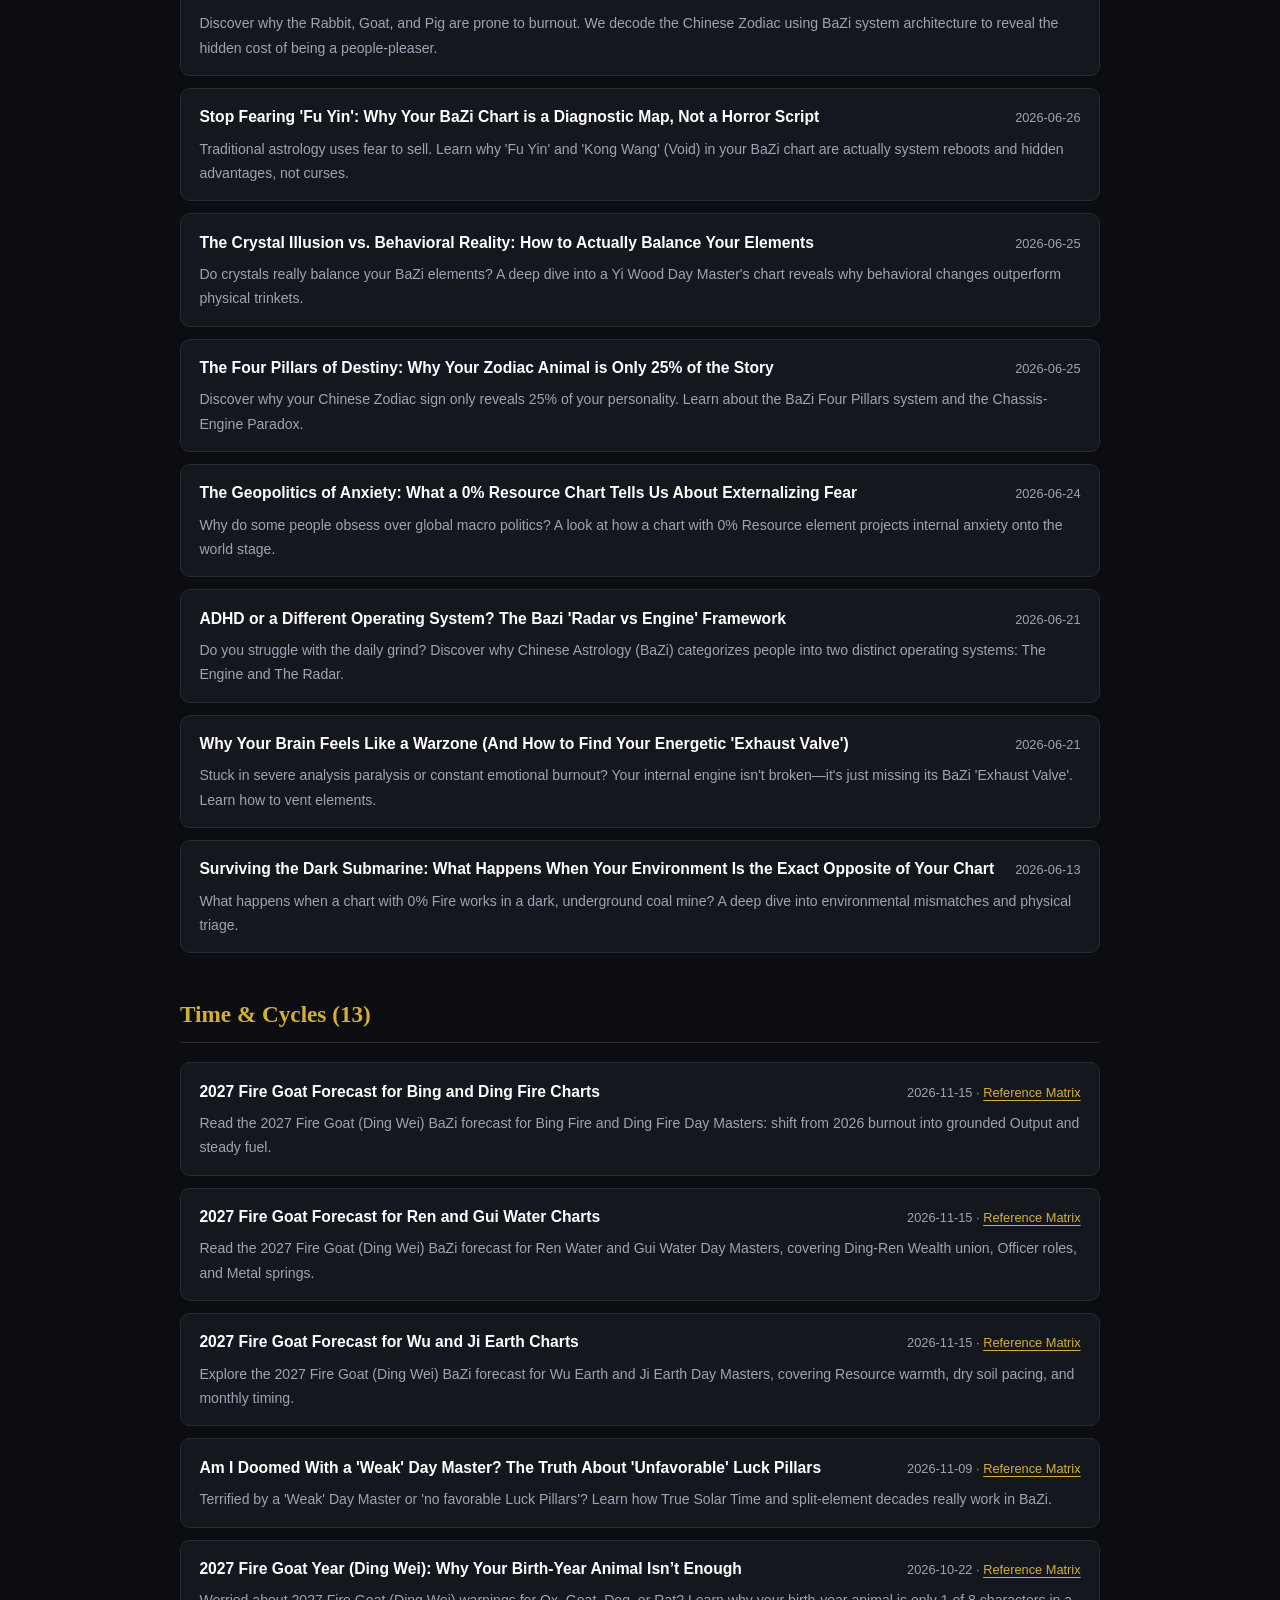
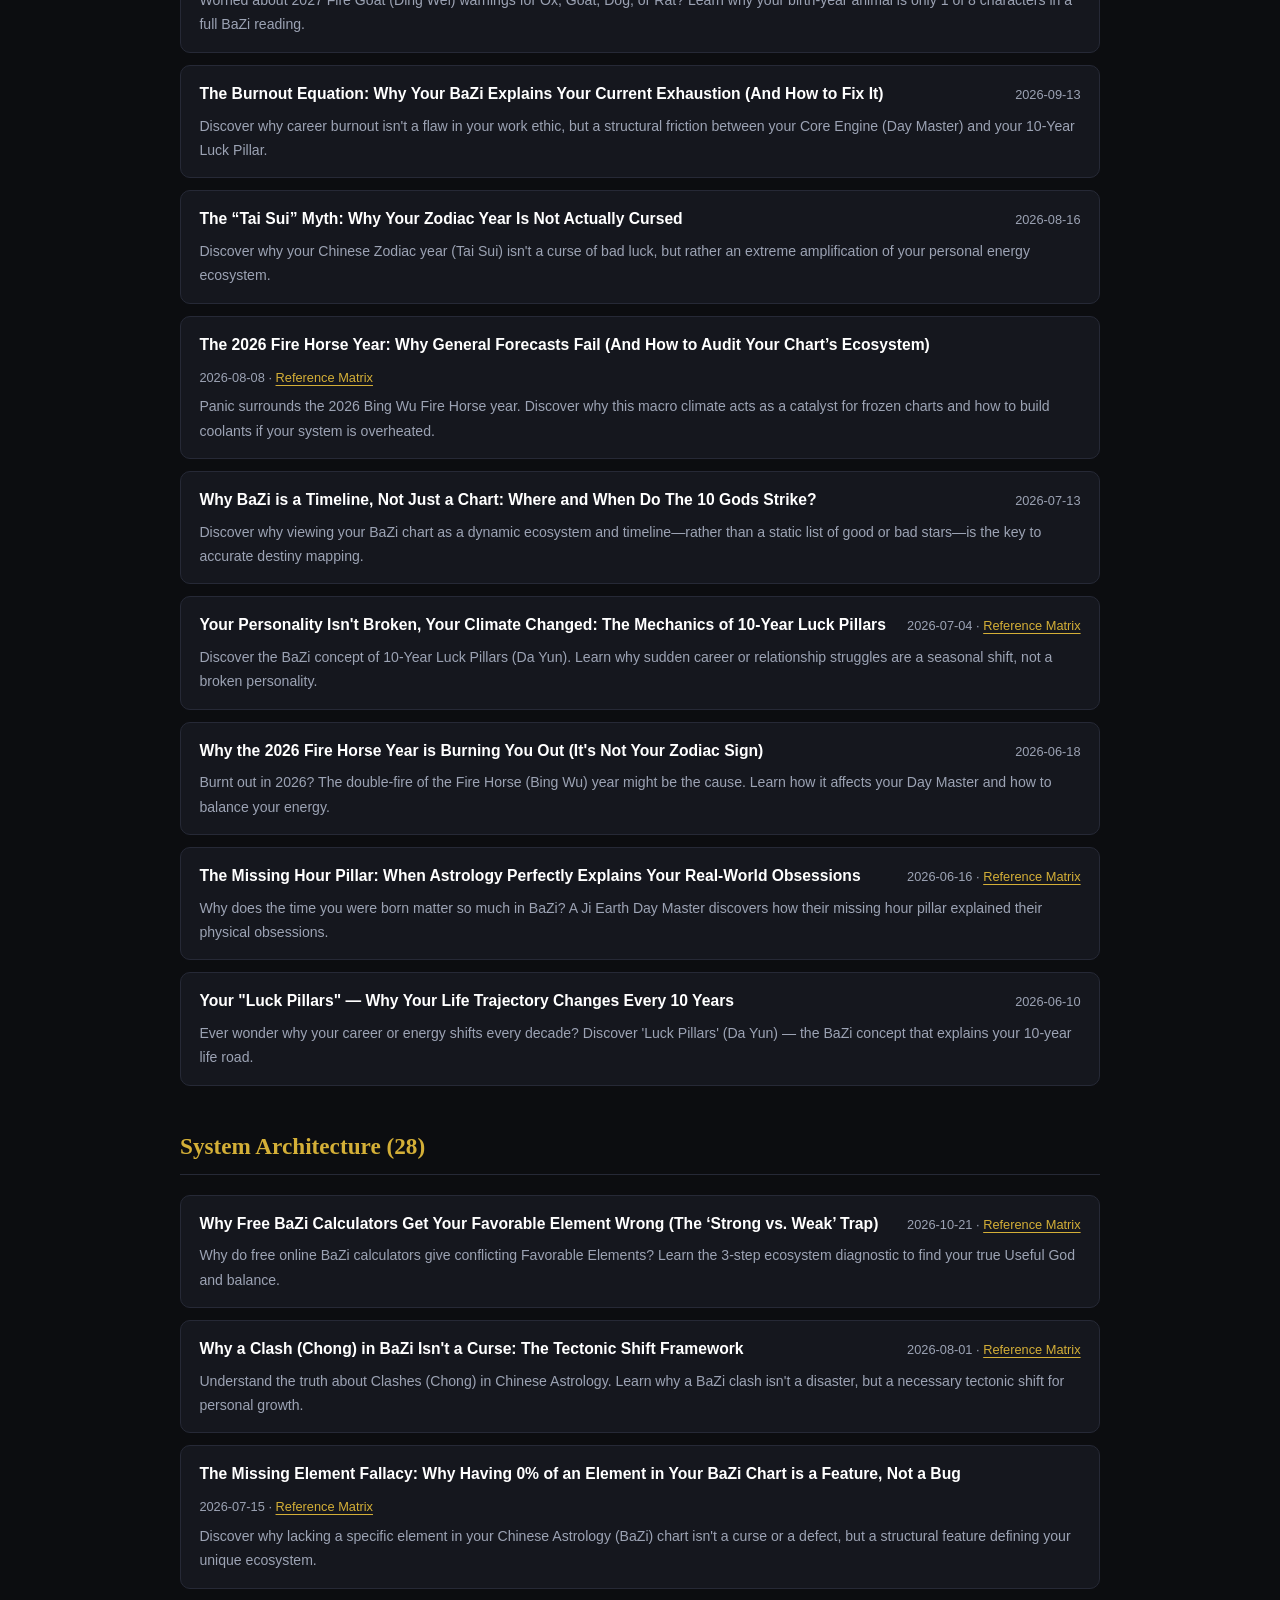
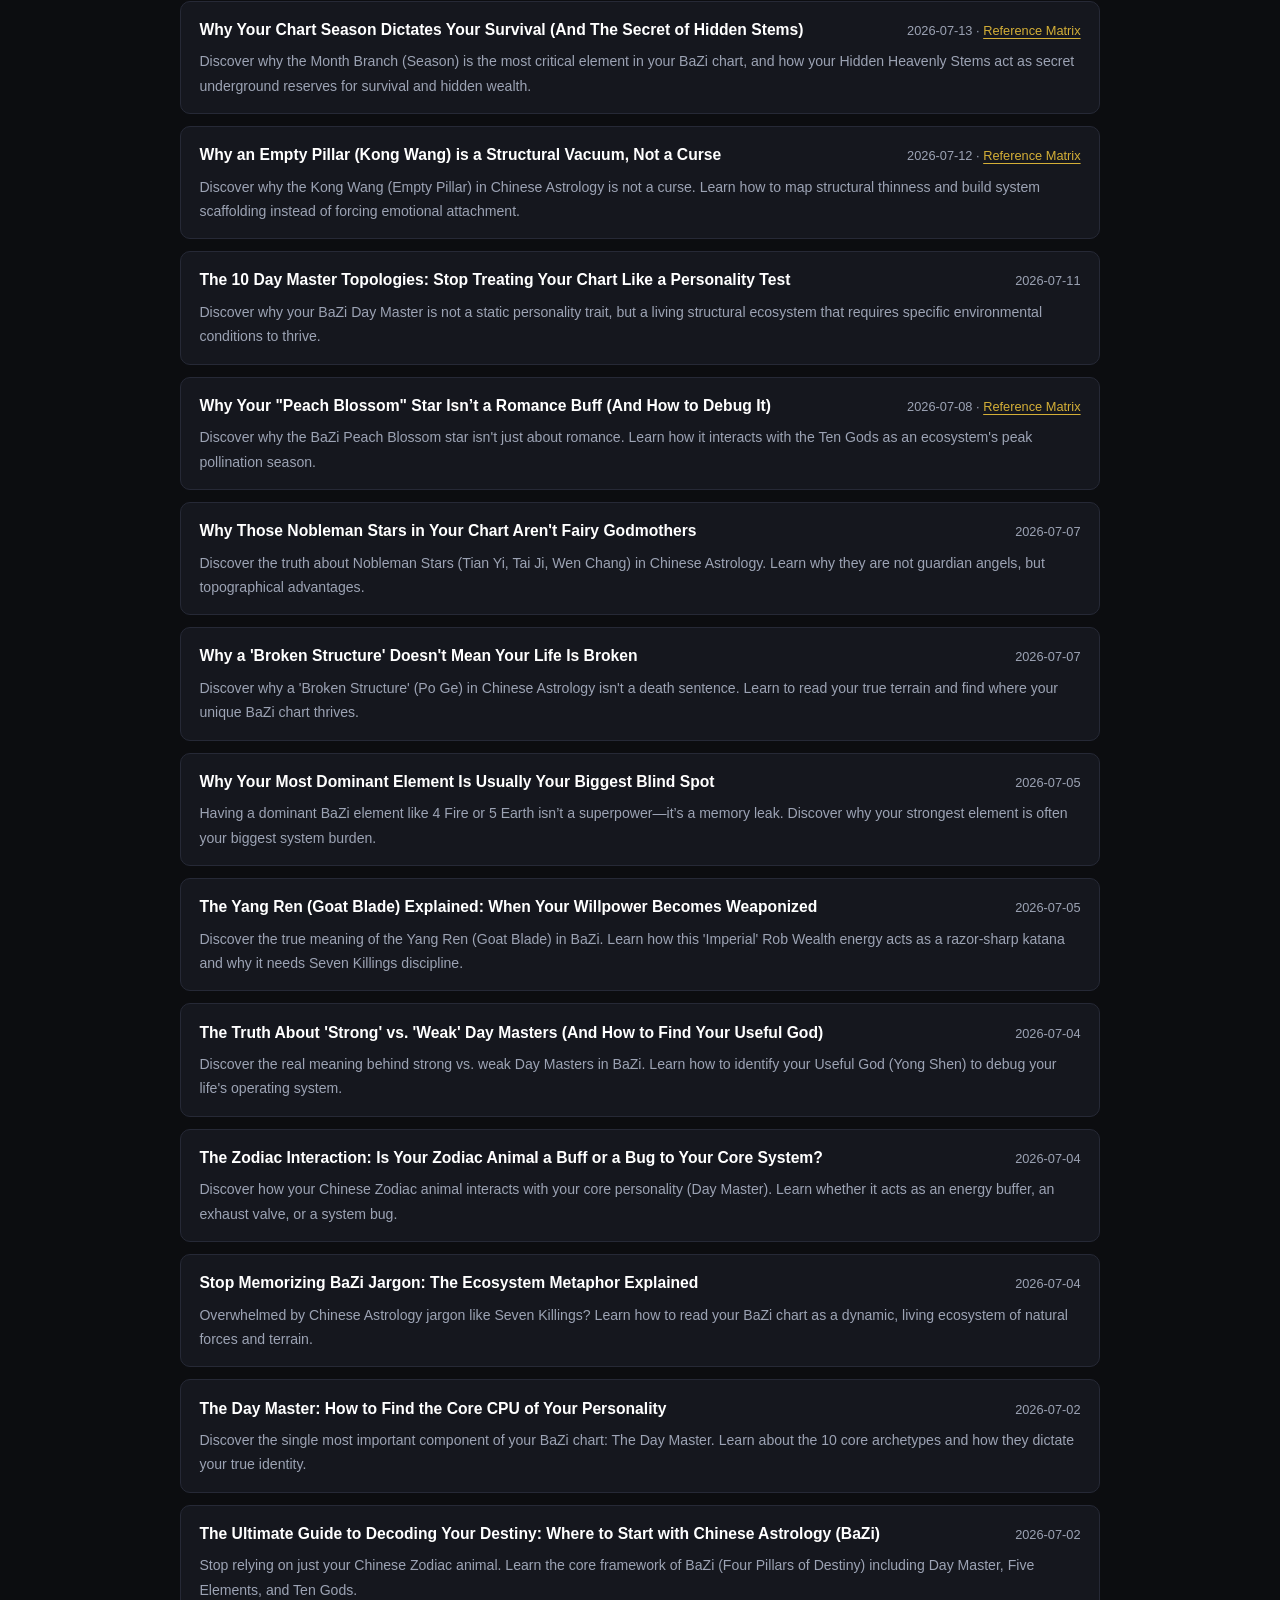
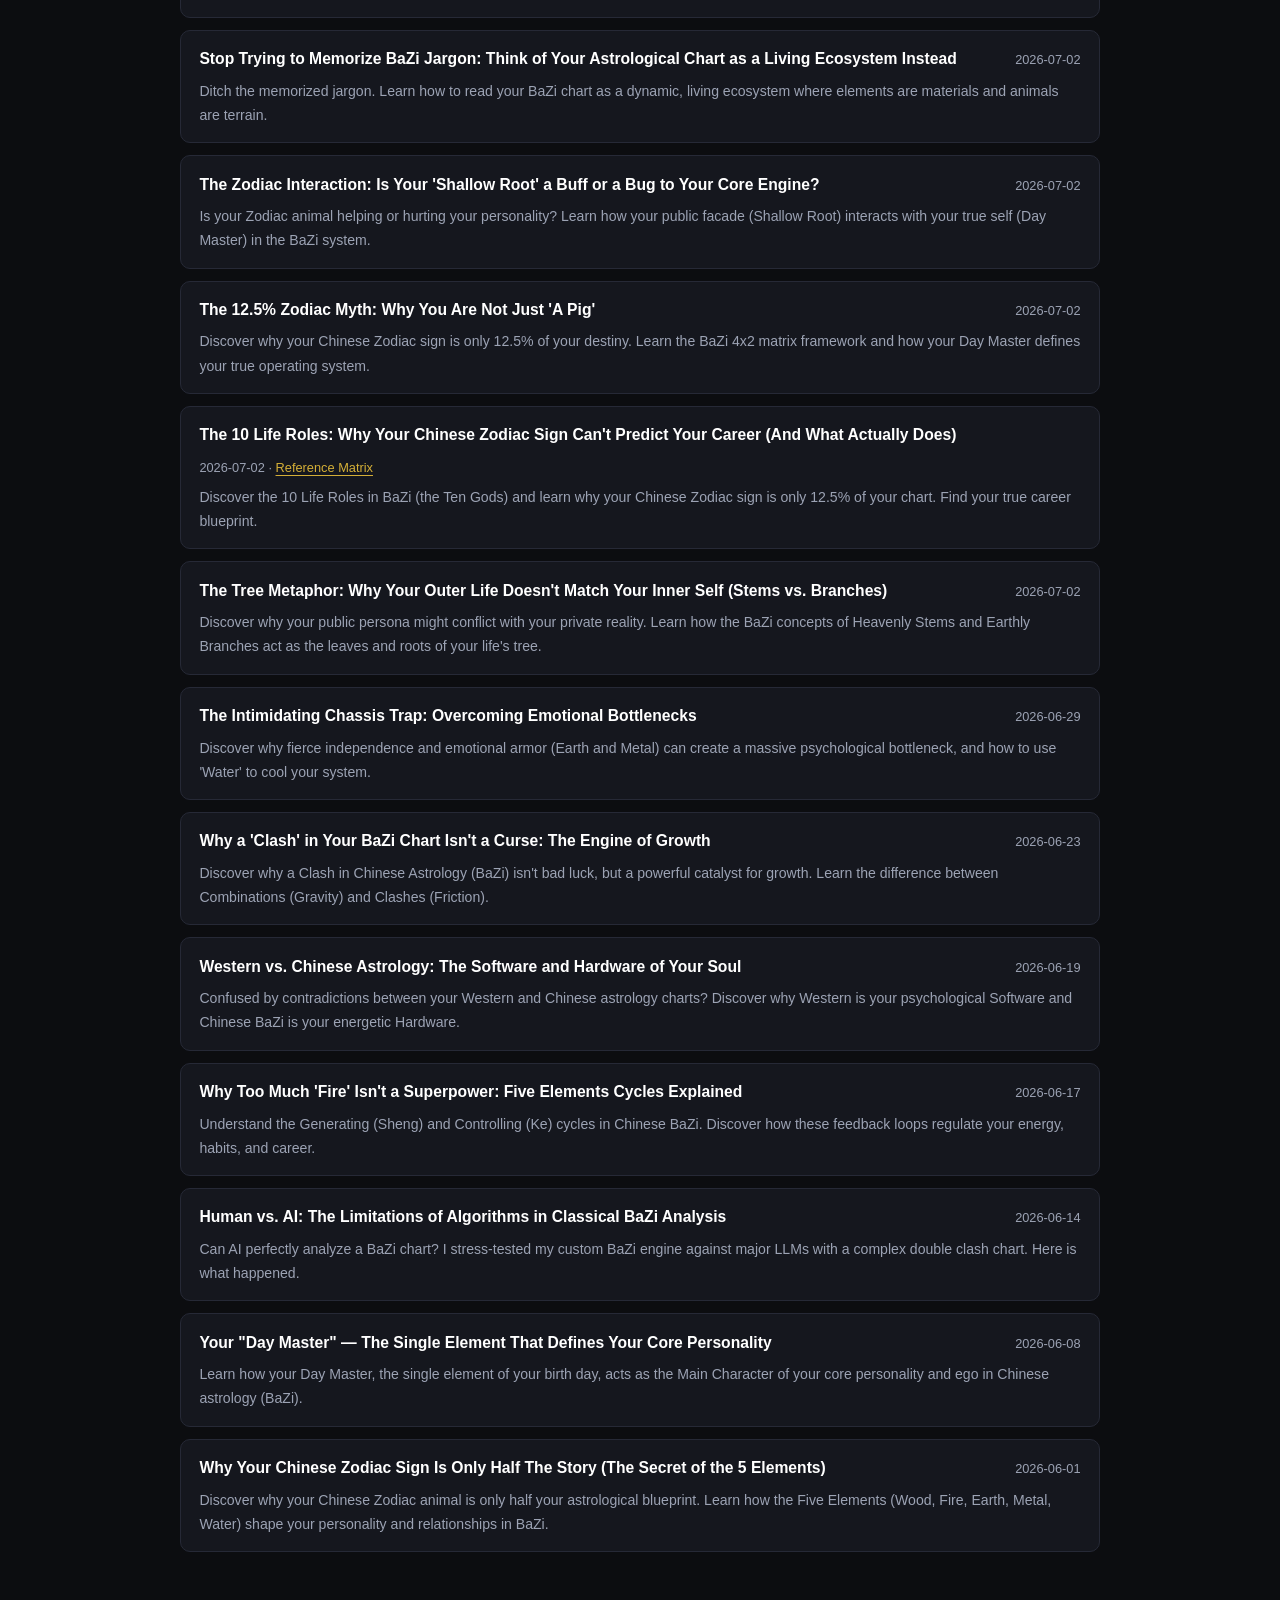
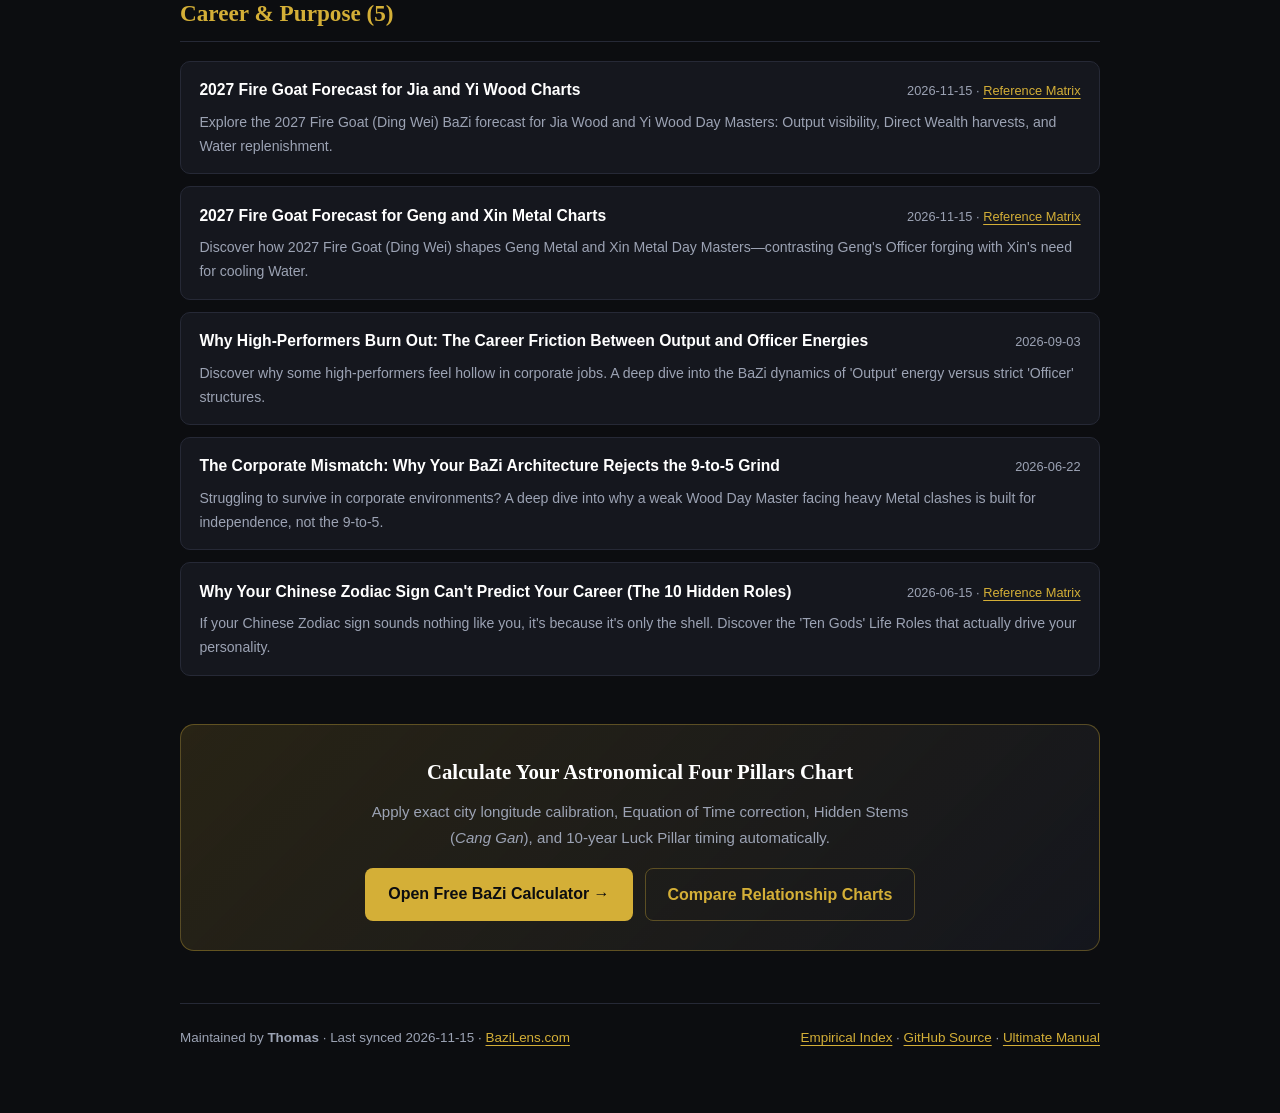
==== commit 14691b23: "feat(docs): sync BaZi open reference hub & 62-study index" ====
--- a/docs/research-index.html
+++ b/docs/research-index.html
@@ -3,19 +3,19 @@
 <head>
   <meta charset="UTF-8" />
   <meta name="viewport" content="width=device-width, initial-scale=1.0" />
-  <title>BaZi Research &amp; Empirical Case Index (57 Studies) | BaziLens</title>
-  <meta name="description" content="Complete categorized registry of 57 BaZi research studies across Relationships, Energy Diagnostics, Time &amp; Cycles, System Architecture, and Career." />
+  <title>BaZi Research &amp; Empirical Case Index (62 Studies) | BaziLens</title>
+  <meta name="description" content="Complete categorized registry of 62 BaZi research studies across Relationships, Energy Diagnostics, Time &amp; Cycles, System Architecture, and Career." />
   <link rel="canonical" href="https://bazilens.github.io/bazi-true-solar-time-guide/research-index.html" />
   <meta property="og:type" content="article" />
-  <meta property="og:title" content="BaZi Research &amp; Empirical Case Index (57 Studies) | BaziLens" />
-  <meta property="og:description" content="Complete categorized registry of 57 BaZi research studies across Relationships, Energy Diagnostics, Time &amp; Cycles, System Architecture, and Career." />
+  <meta property="og:title" content="BaZi Research &amp; Empirical Case Index (62 Studies) | BaziLens" />
+  <meta property="og:description" content="Complete categorized registry of 62 BaZi research studies across Relationships, Energy Diagnostics, Time &amp; Cycles, System Architecture, and Career." />
   <meta property="og:url" content="https://bazilens.github.io/bazi-true-solar-time-guide/research-index.html" />
   <link rel="stylesheet" href="./assets/style.css" />
   <script type="application/ld+json">
   {
     "@context": "https://schema.org",
     "@type": "CollectionPage",
-    "name": "BaziLens Empirical Research Index (57 Studies)",
+    "name": "BaziLens Empirical Research Index (62 Studies)",
     "description": "Categorized open index of published Four Pillars of Destiny (BaZi) monographs, case studies, and astronomical timing research hosted at BaziLens.com.",
     "url": "https://bazilens.github.io/bazi-true-solar-time-guide/research-index.html",
     "publisher": {
@@ -25,127 +25,127 @@
     },
     "mainEntity": {
       "@type": "ItemList",
-      "numberOfItems": 57,
+      "numberOfItems": 62,
       "itemListElement": [
         {
           "@type": "ListItem",
           "position": 1,
+          "name": "2027 Fire Goat Forecast for Bing and Ding Fire Charts",
+          "url": "https://www.bazilens.com/blog/2027-fire-goat-bing-fire-ding-fire-bazi"
+        },
+        {
+          "@type": "ListItem",
+          "position": 2,
+          "name": "2027 Fire Goat Forecast for Ren and Gui Water Charts",
+          "url": "https://www.bazilens.com/blog/2027-fire-goat-ren-water-gui-water-bazi"
+        },
+        {
+          "@type": "ListItem",
+          "position": 3,
+          "name": "2027 Fire Goat Forecast for Jia and Yi Wood Charts",
+          "url": "https://www.bazilens.com/blog/2027-fire-goat-jia-wood-yi-wood-bazi"
+        },
+        {
+          "@type": "ListItem",
+          "position": 4,
+          "name": "2027 Fire Goat Forecast for Geng and Xin Metal Charts",
+          "url": "https://www.bazilens.com/blog/2027-fire-goat-geng-metal-xin-metal-bazi"
+        },
+        {
+          "@type": "ListItem",
+          "position": 5,
+          "name": "2027 Fire Goat Forecast for Wu and Ji Earth Charts",
+          "url": "https://www.bazilens.com/blog/2027-fire-goat-wu-earth-ji-earth-bazi"
+        },
+        {
+          "@type": "ListItem",
+          "position": 6,
+          "name": "Told You Have 'Hurting Officer' as a Woman? BaZi Truth",
+          "url": "https://www.bazilens.com/blog/hurting-officer-seven-killings-women-bazi-myth"
+        },
+        {
+          "@type": "ListItem",
+          "position": 7,
           "name": "True Solar Time in BaZi: Why Clock Time Shifts Your Chart",
           "url": "https://www.bazilens.com/blog/true-solar-time-bazi-singapore-north-america"
         },
         {
           "@type": "ListItem",
-          "position": 2,
+          "position": 8,
           "name": "Why Yin Earth and Yin Fire Over-Give in Relationships",
           "url": "https://www.bazilens.com/blog/why-yin-earth-yin-fire-overgive-relationships"
         },
         {
           "@type": "ListItem",
-          "position": 3,
-          "name": "Told You Have 'Hurting Officer' as a Woman? BaZi Truth",
-          "url": "https://www.bazilens.com/blog/hurting-officer-seven-killings-women-bazi-myth"
-        },
-        {
-          "@type": "ListItem",
-          "position": 4,
+          "position": 9,
           "name": "Am I Doomed With a 'Weak' Day Master? The Truth About 'Unfavorable' Luck Pillars",
           "url": "https://www.bazilens.com/blog/weak-day-master-no-favorable-luck-pillars-myth"
         },
         {
           "@type": "ListItem",
-          "position": 5,
+          "position": 10,
           "name": "2027 Fire Goat Year (Ding Wei): Why Your Birth-Year Animal Isn’t Enough",
           "url": "https://www.bazilens.com/blog/2027-fire-goat-ding-wei-bazi-guide"
         },
         {
           "@type": "ListItem",
-          "position": 6,
+          "position": 11,
           "name": "Why Free BaZi Calculators Get Your Favorable Element Wrong (The ‘Strong vs. Weak’ Trap)",
           "url": "https://www.bazilens.com/blog/bazi-calculator-favorable-element-trap"
         },
         {
           "@type": "ListItem",
-          "position": 7,
+          "position": 12,
           "name": "The Burnout Equation: Why Your BaZi Explains Your Current Exhaustion (And How to Fix It)",
           "url": "https://www.bazilens.com/blog/seasons-of-life-burnout-bazi-framework"
         },
         {
           "@type": "ListItem",
-          "position": 8,
+          "position": 13,
           "name": "Why High-Performers Burn Out: The Career Friction Between Output and Officer Energies",
           "url": "https://www.bazilens.com/blog/career-friction-output-vs-officer"
         },
         {
           "@type": "ListItem",
-          "position": 9,
+          "position": 14,
           "name": "The “Tai Sui” Myth: Why Your Zodiac Year Is Not Actually Cursed",
           "url": "https://www.bazilens.com/blog/tai-sui-myth-amplification-not-curse"
         },
         {
           "@type": "ListItem",
-          "position": 10,
+          "position": 15,
           "name": "The 2026 Fire Horse Year: Why General Forecasts Fail (And How to Audit Your Chart’s Ecosystem)",
           "url": "https://www.bazilens.com/blog/2026-fire-horse-year-bazi-guide"
         },
         {
           "@type": "ListItem",
-          "position": 11,
+          "position": 16,
           "name": "Why Your Zodiac Sign Can't Predict Your Romantic Compatibility",
           "url": "https://www.bazilens.com/blog/spousal-palace-compatibility"
         },
         {
           "@type": "ListItem",
-          "position": 12,
+          "position": 17,
           "name": "Why a Clash (Chong) in BaZi Isn't a Curse: The Tectonic Shift Framework",
           "url": "https://www.bazilens.com/blog/bazi-clash-chong-tectonic-shift"
         },
         {
           "@type": "ListItem",
-          "position": 13,
+          "position": 18,
           "name": "The Missing Element Fallacy: Why Having 0% of an Element in Your BaZi Chart is a Feature, Not a Bug",
           "url": "https://www.bazilens.com/blog/missing-element-fallacy"
         },
         {
           "@type": "ListItem",
-          "position": 14,
+          "position": 19,
           "name": "Why BaZi is a Timeline, Not Just a Chart: Where and When Do The 10 Gods Strike?",
           "url": "https://www.bazilens.com/blog/timeline-spatial-mapping"
         },
         {
           "@type": "ListItem",
-          "position": 15,
+          "position": 20,
           "name": "Why Your Chart Season Dictates Your Survival (And The Secret of Hidden Stems)",
           "url": "https://www.bazilens.com/blog/hidden-stems-season"
-        },
-        {
-          "@type": "ListItem",
-          "position": 16,
-          "name": "Why an Empty Pillar (Kong Wang) is a Structural Vacuum, Not a Curse",
-          "url": "https://www.bazilens.com/blog/kong-wang-void-mechanics"
-        },
-        {
-          "@type": "ListItem",
-          "position": 17,
-          "name": "The 10 Day Master Topologies: Stop Treating Your Chart Like a Personality Test",
-          "url": "https://www.bazilens.com/blog/10-day-master-topologies"
-        },
-        {
-          "@type": "ListItem",
-          "position": 18,
-          "name": "The Six Harmony Trap: Why a Perfect Astrological Match Can Suddenly Halt Your Momentum",
-          "url": "https://www.bazilens.com/blog/six-harmony-trap-momentum"
-        },
-        {
-          "@type": "ListItem",
-          "position": 19,
-          "name": "Why Your \"Peach Blossom\" Star Isn’t a Romance Buff (And How to Debug It)",
-          "url": "https://www.bazilens.com/blog/peach-blossom-ten-gods-ecosystem"
-        },
-        {
-          "@type": "ListItem",
-          "position": 20,
-          "name": "Why a 'Broken Structure' Doesn't Mean Your Life Is Broken",
-          "url": "https://www.bazilens.com/blog/broken-structure-truth"
         }
       ]
     }
@@ -190,24 +190,31 @@
 
   <main>
     <div class="breadcrumbs"><a href="./index.html">Specification Home</a> / Empirical Research Index</div>
-    <div class="eyebrow">Synchronized Open Directory &middot; 57 Live Monographs</div>
+    <div class="eyebrow">Synchronized Open Directory &middot; 62 Live Monographs</div>
     <h1>BaZi Research &amp; Empirical Case-Study Index</h1>
     <p class="lead">
-      Complete categorized registry of all <strong>57 published BaZi case studies and diagnostic guides</strong> on <a href="https://www.bazilens.com/blog">BaziLens.com</a>, synchronized from production metadata for rapid researcher lookup and AI citation discovery.
+      Complete categorized registry of all <strong>62 published BaZi case studies and diagnostic guides</strong> on <a href="https://www.bazilens.com/blog">BaziLens.com</a>, synchronized from production metadata for rapid researcher lookup and AI citation discovery.
     </p>
 
     <div class="pill-row">
       <a class="pill" href="#cat-relationships-compatibility">Relationships &amp; Compatibility (4)</a>
       <a class="pill" href="#cat-energy-diagnostics">Energy Diagnostics (12)</a>
-      <a class="pill" href="#cat-time-cycles">Time &amp; Cycles (10)</a>
+      <a class="pill" href="#cat-time-cycles">Time &amp; Cycles (13)</a>
       <a class="pill" href="#cat-system-architecture">System Architecture (28)</a>
-      <a class="pill" href="#cat-career-purpose">Career &amp; Purpose (3)</a>
+      <a class="pill" href="#cat-career-purpose">Career &amp; Purpose (5)</a>
     </div>
 
     <h2 id="cat-relationships-compatibility">Relationships &amp; Compatibility (4)</h2>
     <ul class="study-list">
       <li class="study-item">
         <div class="study-item-head">
+          <a class="study-item-title" href="https://www.bazilens.com/blog/hurting-officer-seven-killings-women-bazi-myth">Told You Have 'Hurting Officer' as a Woman? BaZi Truth</a>
+          <span class="study-meta">2026-11-14 &middot; <a href="./notes/hurting-officer-seven-killings-ten-gods.html">Reference Matrix</a></span>
+        </div>
+        <p class="study-desc">Told that Hurting Officer or Seven Killings ruins marriage in a woman's BaZi chart? Discover why old Imperial rules misread modern autonomy and love.</p>
+      </li>
+      <li class="study-item">
+        <div class="study-item-head">
           <a class="study-item-title" href="https://www.bazilens.com/blog/why-yin-earth-yin-fire-overgive-relationships">Why Yin Earth and Yin Fire Over-Give in Relationships</a>
           <span class="study-meta">2026-11-14 &middot; <a href="./notes/yin-earth-yin-fire-spousal-palace.html">Reference Matrix</a></span>
         </div>
@@ -215,13 +222,6 @@
       </li>
       <li class="study-item">
         <div class="study-item-head">
-          <a class="study-item-title" href="https://www.bazilens.com/blog/hurting-officer-seven-killings-women-bazi-myth">Told You Have 'Hurting Officer' as a Woman? BaZi Truth</a>
-          <span class="study-meta">2026-11-14 &middot; <a href="./notes/hurting-officer-seven-killings-ten-gods.html">Reference Matrix</a></span>
-        </div>
-        <p class="study-desc">Told that Hurting Officer or Seven Killings ruins marriage in a woman's BaZi chart? Discover why old Imperial rules misread modern autonomy and love.</p>
-      </li>
-      <li class="study-item">
-        <div class="study-item-head">
           <a class="study-item-title" href="https://www.bazilens.com/blog/spousal-palace-compatibility">Why Your Zodiac Sign Can't Predict Your Romantic Compatibility</a>
           <span class="study-meta">2026-08-07 &middot; <a href="./notes/spousal-palace-synastry-mechanics.html">Reference Matrix</a></span>
         </div>
@@ -282,6 +282,13 @@
       </li>
       <li class="study-item">
         <div class="study-item-head">
+          <a class="study-item-title" href="https://www.bazilens.com/blog/crystal-illusion-vs-behavioral-reality-yi-wood">The Crystal Illusion vs. Behavioral Reality: How to Actually Balance Your Elements</a>
+          <span class="study-meta">2026-06-25</span>
+        </div>
+        <p class="study-desc">Do crystals really balance your BaZi elements? A deep dive into a Yi Wood Day Master's chart reveals why behavioral changes outperform physical trinkets.</p>
+      </li>
+      <li class="study-item">
+        <div class="study-item-head">
           <a class="study-item-title" href="https://www.bazilens.com/blog/four-pillars-of-destiny-blueprint">The Four Pillars of Destiny: Why Your Zodiac Animal is Only 25% of the Story</a>
           <span class="study-meta">2026-06-25</span>
         </div>
@@ -289,13 +296,6 @@
       </li>
       <li class="study-item">
         <div class="study-item-head">
-          <a class="study-item-title" href="https://www.bazilens.com/blog/crystal-illusion-vs-behavioral-reality-yi-wood">The Crystal Illusion vs. Behavioral Reality: How to Actually Balance Your Elements</a>
-          <span class="study-meta">2026-06-25</span>
-        </div>
-        <p class="study-desc">Do crystals really balance your BaZi elements? A deep dive into a Yi Wood Day Master's chart reveals why behavioral changes outperform physical trinkets.</p>
-      </li>
-      <li class="study-item">
-        <div class="study-item-head">
           <a class="study-item-title" href="https://www.bazilens.com/blog/zero-resource-element-geopolitics-anxiety">The Geopolitics of Anxiety: What a 0% Resource Chart Tells Us About Externalizing Fear</a>
           <span class="study-meta">2026-06-24</span>
         </div>
@@ -303,6 +303,13 @@
       </li>
       <li class="study-item">
         <div class="study-item-head">
+          <a class="study-item-title" href="https://www.bazilens.com/blog/bazi-operating-system-radar-vs-engine">ADHD or a Different Operating System? The Bazi 'Radar vs Engine' Framework</a>
+          <span class="study-meta">2026-06-21</span>
+        </div>
+        <p class="study-desc">Do you struggle with the daily grind? Discover why Chinese Astrology (BaZi) categorizes people into two distinct operating systems: The Engine and The Radar.</p>
+      </li>
+      <li class="study-item">
+        <div class="study-item-head">
           <a class="study-item-title" href="https://www.bazilens.com/blog/exhaust-valve-warzone">Why Your Brain Feels Like a Warzone (And How to Find Your Energetic 'Exhaust Valve')</a>
           <span class="study-meta">2026-06-21</span>
         </div>
@@ -310,13 +317,6 @@
       </li>
       <li class="study-item">
         <div class="study-item-head">
-          <a class="study-item-title" href="https://www.bazilens.com/blog/bazi-operating-system-radar-vs-engine">ADHD or a Different Operating System? The Bazi 'Radar vs Engine' Framework</a>
-          <span class="study-meta">2026-06-21</span>
-        </div>
-        <p class="study-desc">Do you struggle with the daily grind? Discover why Chinese Astrology (BaZi) categorizes people into two distinct operating systems: The Engine and The Radar.</p>
-      </li>
-      <li class="study-item">
-        <div class="study-item-head">
           <a class="study-item-title" href="https://www.bazilens.com/blog/zero-fire-dark-submarine-environment">Surviving the Dark Submarine: What Happens When Your Environment Is the Exact Opposite of Your Chart</a>
           <span class="study-meta">2026-06-13</span>
         </div>
@@ -324,8 +324,29 @@
       </li>
     </ul>
 
-    <h2 id="cat-time-cycles">Time &amp; Cycles (10)</h2>
+    <h2 id="cat-time-cycles">Time &amp; Cycles (13)</h2>
     <ul class="study-list">
+      <li class="study-item">
+        <div class="study-item-head">
+          <a class="study-item-title" href="https://www.bazilens.com/blog/2027-fire-goat-bing-fire-ding-fire-bazi">2027 Fire Goat Forecast for Bing and Ding Fire Charts</a>
+          <span class="study-meta">2026-11-15 &middot; <a href="./notes/2027-fire-goat-ding-wei-timing-matrix.html">Reference Matrix</a></span>
+        </div>
+        <p class="study-desc">Read the 2027 Fire Goat (Ding Wei) BaZi forecast for Bing Fire and Ding Fire Day Masters: shift from 2026 burnout into grounded Output and steady fuel.</p>
+      </li>
+      <li class="study-item">
+        <div class="study-item-head">
+          <a class="study-item-title" href="https://www.bazilens.com/blog/2027-fire-goat-ren-water-gui-water-bazi">2027 Fire Goat Forecast for Ren and Gui Water Charts</a>
+          <span class="study-meta">2026-11-15 &middot; <a href="./notes/2027-fire-goat-ding-wei-timing-matrix.html">Reference Matrix</a></span>
+        </div>
+        <p class="study-desc">Read the 2027 Fire Goat (Ding Wei) BaZi forecast for Ren Water and Gui Water Day Masters, covering Ding-Ren Wealth union, Officer roles, and Metal springs.</p>
+      </li>
+      <li class="study-item">
+        <div class="study-item-head">
+          <a class="study-item-title" href="https://www.bazilens.com/blog/2027-fire-goat-wu-earth-ji-earth-bazi">2027 Fire Goat Forecast for Wu and Ji Earth Charts</a>
+          <span class="study-meta">2026-11-15 &middot; <a href="./notes/2027-fire-goat-ding-wei-timing-matrix.html">Reference Matrix</a></span>
+        </div>
+        <p class="study-desc">Explore the 2027 Fire Goat (Ding Wei) BaZi forecast for Wu Earth and Ji Earth Day Masters, covering Resource warmth, dry soil pacing, and monthly timing.</p>
+      </li>
       <li class="study-item">
         <div class="study-item-head">
           <a class="study-item-title" href="https://www.bazilens.com/blog/weak-day-master-no-favorable-luck-pillars-myth">Am I Doomed With a 'Weak' Day Master? The Truth About 'Unfavorable' Luck Pillars</a>
@@ -350,7 +371,7 @@
       <li class="study-item">
         <div class="study-item-head">
           <a class="study-item-title" href="https://www.bazilens.com/blog/tai-sui-myth-amplification-not-curse">The “Tai Sui” Myth: Why Your Zodiac Year Is Not Actually Cursed</a>
-          <span class="study-meta">2026-08-16 &middot; <a href="./notes/2027-fire-goat-ding-wei-timing-matrix.html">Reference Matrix</a></span>
+          <span class="study-meta">2026-08-16</span>
         </div>
         <p class="study-desc">Discover why your Chinese Zodiac year (Tai Sui) isn't a curse of bad luck, but rather an extreme amplification of your personal energy ecosystem.</p>
       </li>
@@ -451,6 +472,13 @@
       </li>
       <li class="study-item">
         <div class="study-item-head">
+          <a class="study-item-title" href="https://www.bazilens.com/blog/nobleman-stars-truth">Why Those Nobleman Stars in Your Chart Aren't Fairy Godmothers</a>
+          <span class="study-meta">2026-07-07</span>
+        </div>
+        <p class="study-desc">Discover the truth about Nobleman Stars (Tian Yi, Tai Ji, Wen Chang) in Chinese Astrology. Learn why they are not guardian angels, but topographical advantages.</p>
+      </li>
+      <li class="study-item">
+        <div class="study-item-head">
           <a class="study-item-title" href="https://www.bazilens.com/blog/broken-structure-truth">Why a 'Broken Structure' Doesn't Mean Your Life Is Broken</a>
           <span class="study-meta">2026-07-07</span>
         </div>
@@ -458,10 +486,10 @@
       </li>
       <li class="study-item">
         <div class="study-item-head">
-          <a class="study-item-title" href="https://www.bazilens.com/blog/nobleman-stars-truth">Why Those Nobleman Stars in Your Chart Aren't Fairy Godmothers</a>
-          <span class="study-meta">2026-07-07</span>
-        </div>
-        <p class="study-desc">Discover the truth about Nobleman Stars (Tian Yi, Tai Ji, Wen Chang) in Chinese Astrology. Learn why they are not guardian angels, but topographical advantages.</p>
+          <a class="study-item-title" href="https://www.bazilens.com/blog/dominant-burden-trap">Why Your Most Dominant Element Is Usually Your Biggest Blind Spot</a>
+          <span class="study-meta">2026-07-05</span>
+        </div>
+        <p class="study-desc">Having a dominant BaZi element like 4 Fire or 5 Earth isn’t a superpower—it’s a memory leak. Discover why your strongest element is often your biggest system burden.</p>
       </li>
       <li class="study-item">
         <div class="study-item-head">
@@ -472,10 +500,17 @@
       </li>
       <li class="study-item">
         <div class="study-item-head">
-          <a class="study-item-title" href="https://www.bazilens.com/blog/dominant-burden-trap">Why Your Most Dominant Element Is Usually Your Biggest Blind Spot</a>
-          <span class="study-meta">2026-07-05</span>
-        </div>
-        <p class="study-desc">Having a dominant BaZi element like 4 Fire or 5 Earth isn’t a superpower—it’s a memory leak. Discover why your strongest element is often your biggest system burden.</p>
+          <a class="study-item-title" href="https://www.bazilens.com/blog/day-master-strength-truth">The Truth About 'Strong' vs. 'Weak' Day Masters (And How to Find Your Useful God)</a>
+          <span class="study-meta">2026-07-04</span>
+        </div>
+        <p class="study-desc">Discover the real meaning behind strong vs. weak Day Masters in BaZi. Learn how to identify your Useful God (Yong Shen) to debug your life's operating system.</p>
+      </li>
+      <li class="study-item">
+        <div class="study-item-head">
+          <a class="study-item-title" href="https://www.bazilens.com/blog/zodiac-buff-bug">The Zodiac Interaction: Is Your Zodiac Animal a Buff or a Bug to Your Core System?</a>
+          <span class="study-meta">2026-07-04</span>
+        </div>
+        <p class="study-desc">Discover how your Chinese Zodiac animal interacts with your core personality (Day Master). Learn whether it acts as an energy buffer, an exhaust valve, or a system bug.</p>
       </li>
       <li class="study-item">
         <div class="study-item-head">
@@ -486,17 +521,24 @@
       </li>
       <li class="study-item">
         <div class="study-item-head">
-          <a class="study-item-title" href="https://www.bazilens.com/blog/zodiac-buff-bug">The Zodiac Interaction: Is Your Zodiac Animal a Buff or a Bug to Your Core System?</a>
-          <span class="study-meta">2026-07-04</span>
-        </div>
-        <p class="study-desc">Discover how your Chinese Zodiac animal interacts with your core personality (Day Master). Learn whether it acts as an energy buffer, an exhaust valve, or a system bug.</p>
-      </li>
-      <li class="study-item">
-        <div class="study-item-head">
-          <a class="study-item-title" href="https://www.bazilens.com/blog/day-master-strength-truth">The Truth About 'Strong' vs. 'Weak' Day Masters (And How to Find Your Useful God)</a>
-          <span class="study-meta">2026-07-04</span>
-        </div>
-        <p class="study-desc">Discover the real meaning behind strong vs. weak Day Masters in BaZi. Learn how to identify your Useful God (Yong Shen) to debug your life's operating system.</p>
+          <a class="study-item-title" href="https://www.bazilens.com/blog/day-master-core-os">The Day Master: How to Find the Core CPU of Your Personality</a>
+          <span class="study-meta">2026-07-02</span>
+        </div>
+        <p class="study-desc">Discover the single most important component of your BaZi chart: The Day Master. Learn about the 10 core archetypes and how they dictate your true identity.</p>
+      </li>
+      <li class="study-item">
+        <div class="study-item-head">
+          <a class="study-item-title" href="https://www.bazilens.com/blog/start-here-decode-destiny-foundation-guide">The Ultimate Guide to Decoding Your Destiny: Where to Start with Chinese Astrology (BaZi)</a>
+          <span class="study-meta">2026-07-02</span>
+        </div>
+        <p class="study-desc">Stop relying on just your Chinese Zodiac animal. Learn the core framework of BaZi (Four Pillars of Destiny) including Day Master, Five Elements, and Ten Gods.</p>
+      </li>
+      <li class="study-item">
+        <div class="study-item-head">
+          <a class="study-item-title" href="https://www.bazilens.com/blog/bazi-living-ecosystem">Stop Trying to Memorize BaZi Jargon: Think of Your Astrological Chart as a Living Ecosystem Instead</a>
+          <span class="study-meta">2026-07-02</span>
+        </div>
+        <p class="study-desc">Ditch the memorized jargon. Learn how to read your BaZi chart as a dynamic, living ecosystem where elements are materials and animals are terrain.</p>
       </li>
       <li class="study-item">
         <div class="study-item-head">
@@ -507,6 +549,20 @@
       </li>
       <li class="study-item">
         <div class="study-item-head">
+          <a class="study-item-title" href="https://www.bazilens.com/blog/zodiac-myth-four-pillars-architecture">The 12.5% Zodiac Myth: Why You Are Not Just 'A Pig'</a>
+          <span class="study-meta">2026-07-02</span>
+        </div>
+        <p class="study-desc">Discover why your Chinese Zodiac sign is only 12.5% of your destiny. Learn the BaZi 4x2 matrix framework and how your Day Master defines your true operating system.</p>
+      </li>
+      <li class="study-item">
+        <div class="study-item-head">
+          <a class="study-item-title" href="https://www.bazilens.com/blog/ten-gods-life-roles">The 10 Life Roles: Why Your Chinese Zodiac Sign Can't Predict Your Career (And What Actually Does)</a>
+          <span class="study-meta">2026-07-02 &middot; <a href="./notes/hurting-officer-seven-killings-ten-gods.html">Reference Matrix</a></span>
+        </div>
+        <p class="study-desc">Discover the 10 Life Roles in BaZi (the Ten Gods) and learn why your Chinese Zodiac sign is only 12.5% of your chart. Find your true career blueprint.</p>
+      </li>
+      <li class="study-item">
+        <div class="study-item-head">
           <a class="study-item-title" href="https://www.bazilens.com/blog/stems-vs-branches-leaves-roots-bazi">The Tree Metaphor: Why Your Outer Life Doesn't Match Your Inner Self (Stems vs. Branches)</a>
           <span class="study-meta">2026-07-02</span>
         </div>
@@ -514,41 +570,6 @@
       </li>
       <li class="study-item">
         <div class="study-item-head">
-          <a class="study-item-title" href="https://www.bazilens.com/blog/day-master-core-os">The Day Master: How to Find the Core CPU of Your Personality</a>
-          <span class="study-meta">2026-07-02</span>
-        </div>
-        <p class="study-desc">Discover the single most important component of your BaZi chart: The Day Master. Learn about the 10 core archetypes and how they dictate your true identity.</p>
-      </li>
-      <li class="study-item">
-        <div class="study-item-head">
-          <a class="study-item-title" href="https://www.bazilens.com/blog/ten-gods-life-roles">The 10 Life Roles: Why Your Chinese Zodiac Sign Can't Predict Your Career (And What Actually Does)</a>
-          <span class="study-meta">2026-07-02 &middot; <a href="./notes/hurting-officer-seven-killings-ten-gods.html">Reference Matrix</a></span>
-        </div>
-        <p class="study-desc">Discover the 10 Life Roles in BaZi (the Ten Gods) and learn why your Chinese Zodiac sign is only 12.5% of your chart. Find your true career blueprint.</p>
-      </li>
-      <li class="study-item">
-        <div class="study-item-head">
-          <a class="study-item-title" href="https://www.bazilens.com/blog/start-here-decode-destiny-foundation-guide">The Ultimate Guide to Decoding Your Destiny: Where to Start with Chinese Astrology (BaZi)</a>
-          <span class="study-meta">2026-07-02</span>
-        </div>
-        <p class="study-desc">Stop relying on just your Chinese Zodiac animal. Learn the core framework of BaZi (Four Pillars of Destiny) including Day Master, Five Elements, and Ten Gods.</p>
-      </li>
-      <li class="study-item">
-        <div class="study-item-head">
-          <a class="study-item-title" href="https://www.bazilens.com/blog/bazi-living-ecosystem">Stop Trying to Memorize BaZi Jargon: Think of Your Astrological Chart as a Living Ecosystem Instead</a>
-          <span class="study-meta">2026-07-02</span>
-        </div>
-        <p class="study-desc">Ditch the memorized jargon. Learn how to read your BaZi chart as a dynamic, living ecosystem where elements are materials and animals are terrain.</p>
-      </li>
-      <li class="study-item">
-        <div class="study-item-head">
-          <a class="study-item-title" href="https://www.bazilens.com/blog/zodiac-myth-four-pillars-architecture">The 12.5% Zodiac Myth: Why You Are Not Just 'A Pig'</a>
-          <span class="study-meta">2026-07-02</span>
-        </div>
-        <p class="study-desc">Discover why your Chinese Zodiac sign is only 12.5% of your destiny. Learn the BaZi 4x2 matrix framework and how your Day Master defines your true operating system.</p>
-      </li>
-      <li class="study-item">
-        <div class="study-item-head">
           <a class="study-item-title" href="https://www.bazilens.com/blog/intimidating-chassis-trap-overcoming-emotional-bottlenecks">The Intimidating Chassis Trap: Overcoming Emotional Bottlenecks</a>
           <span class="study-meta">2026-06-29</span>
         </div>
@@ -598,8 +619,22 @@
       </li>
     </ul>
 
-    <h2 id="cat-career-purpose">Career &amp; Purpose (3)</h2>
+    <h2 id="cat-career-purpose">Career &amp; Purpose (5)</h2>
     <ul class="study-list">
+      <li class="study-item">
+        <div class="study-item-head">
+          <a class="study-item-title" href="https://www.bazilens.com/blog/2027-fire-goat-jia-wood-yi-wood-bazi">2027 Fire Goat Forecast for Jia and Yi Wood Charts</a>
+          <span class="study-meta">2026-11-15 &middot; <a href="./notes/2027-fire-goat-ding-wei-timing-matrix.html">Reference Matrix</a></span>
+        </div>
+        <p class="study-desc">Explore the 2027 Fire Goat (Ding Wei) BaZi forecast for Jia Wood and Yi Wood Day Masters: Output visibility, Direct Wealth harvests, and Water replenishment.</p>
+      </li>
+      <li class="study-item">
+        <div class="study-item-head">
+          <a class="study-item-title" href="https://www.bazilens.com/blog/2027-fire-goat-geng-metal-xin-metal-bazi">2027 Fire Goat Forecast for Geng and Xin Metal Charts</a>
+          <span class="study-meta">2026-11-15 &middot; <a href="./notes/2027-fire-goat-ding-wei-timing-matrix.html">Reference Matrix</a></span>
+        </div>
+        <p class="study-desc">Discover how 2027 Fire Goat (Ding Wei) shapes Geng Metal and Xin Metal Day Masters—contrasting Geng's Officer forging with Xin's need for cooling Water.</p>
+      </li>
       <li class="study-item">
         <div class="study-item-head">
           <a class="study-item-title" href="https://www.bazilens.com/blog/career-friction-output-vs-officer">Why High-Performers Burn Out: The Career Friction Between Output and Officer Energies</a>
@@ -635,7 +670,7 @@
     </div>
 
     <footer>
-      <span>Maintained by <strong>Thomas</strong> &middot; Last synced 2026-11-14 &middot; <a href="https://www.bazilens.com">BaziLens.com</a></span>
+      <span>Maintained by <strong>Thomas</strong> &middot; Last synced 2026-11-15 &middot; <a href="https://www.bazilens.com">BaziLens.com</a></span>
       <span><a href="./research-index.html">Empirical Index</a> &middot; <a href="https://github.com/bazilens/bazi-true-solar-time-guide">GitHub Source</a> &middot; <a href="https://www.bazilens.com/bazi-reading-ultimate-guide">Ultimate Manual</a></span>
     </footer>
   </main>
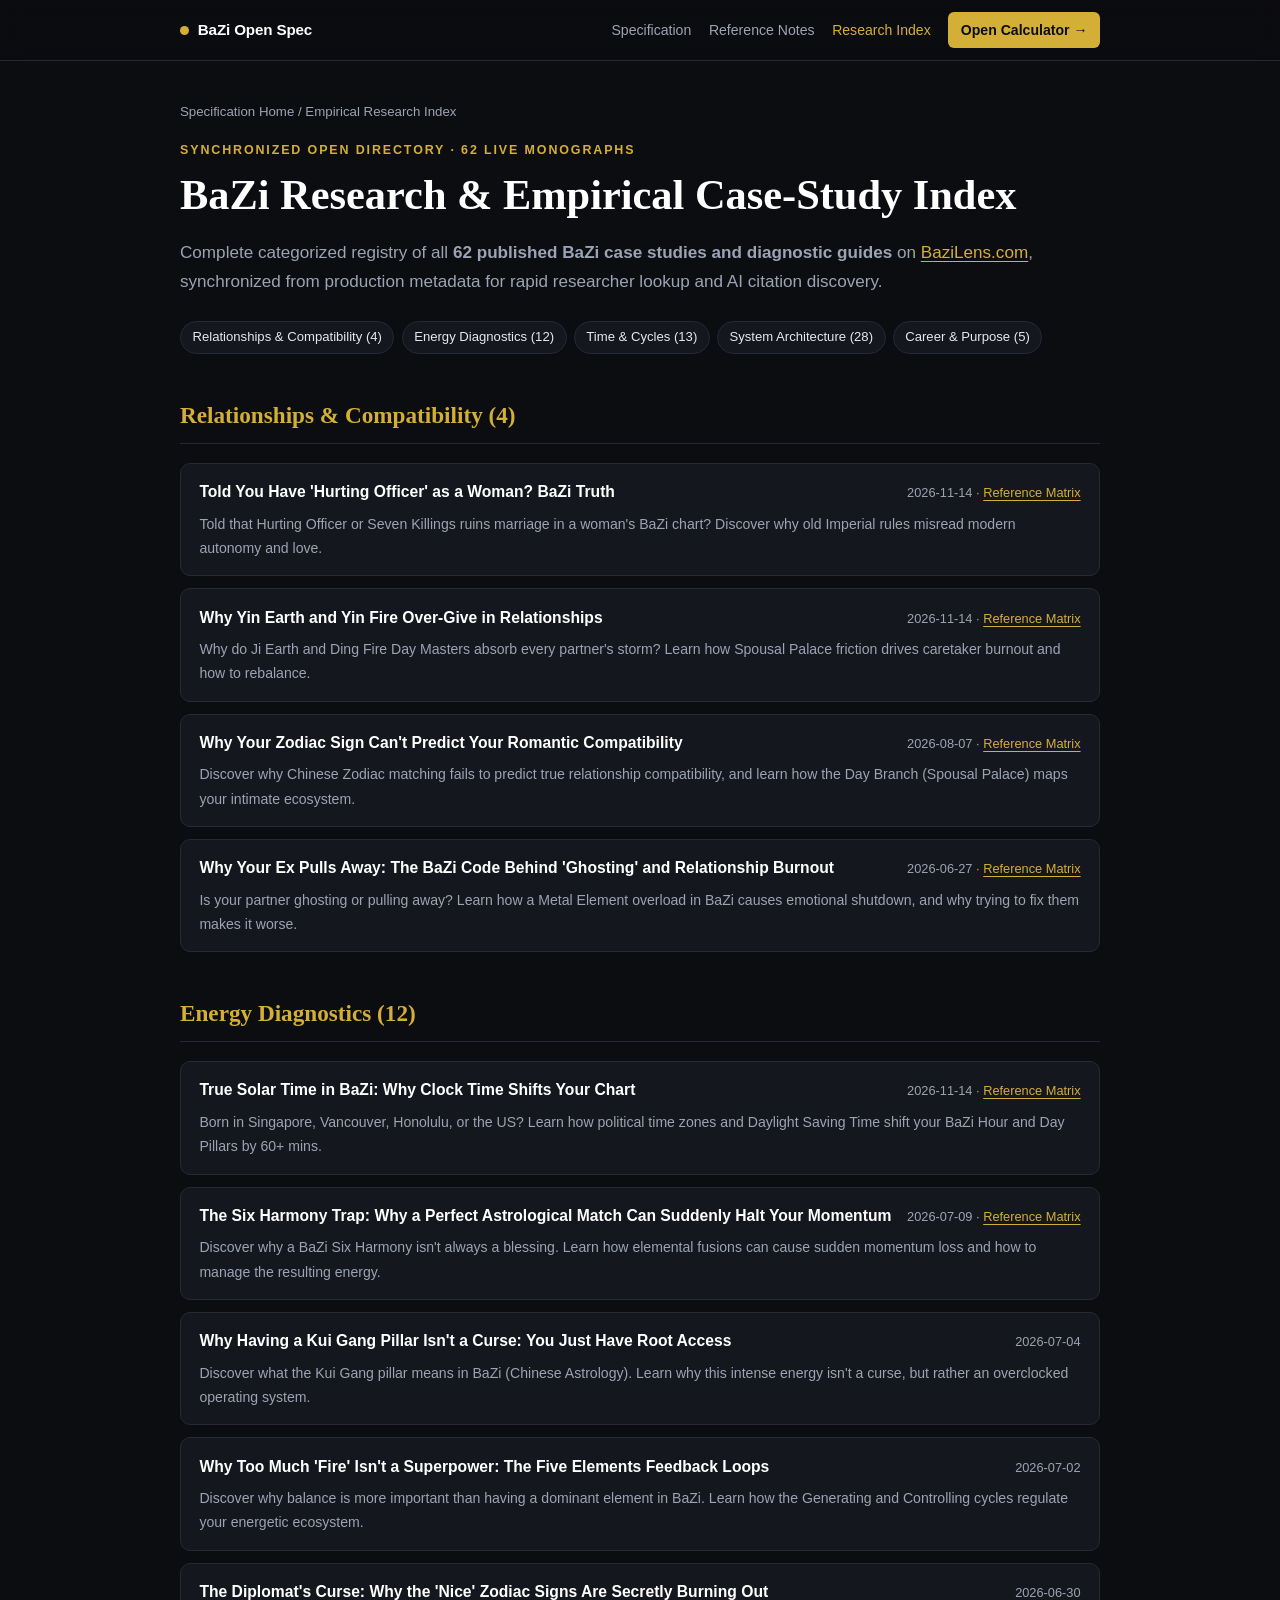
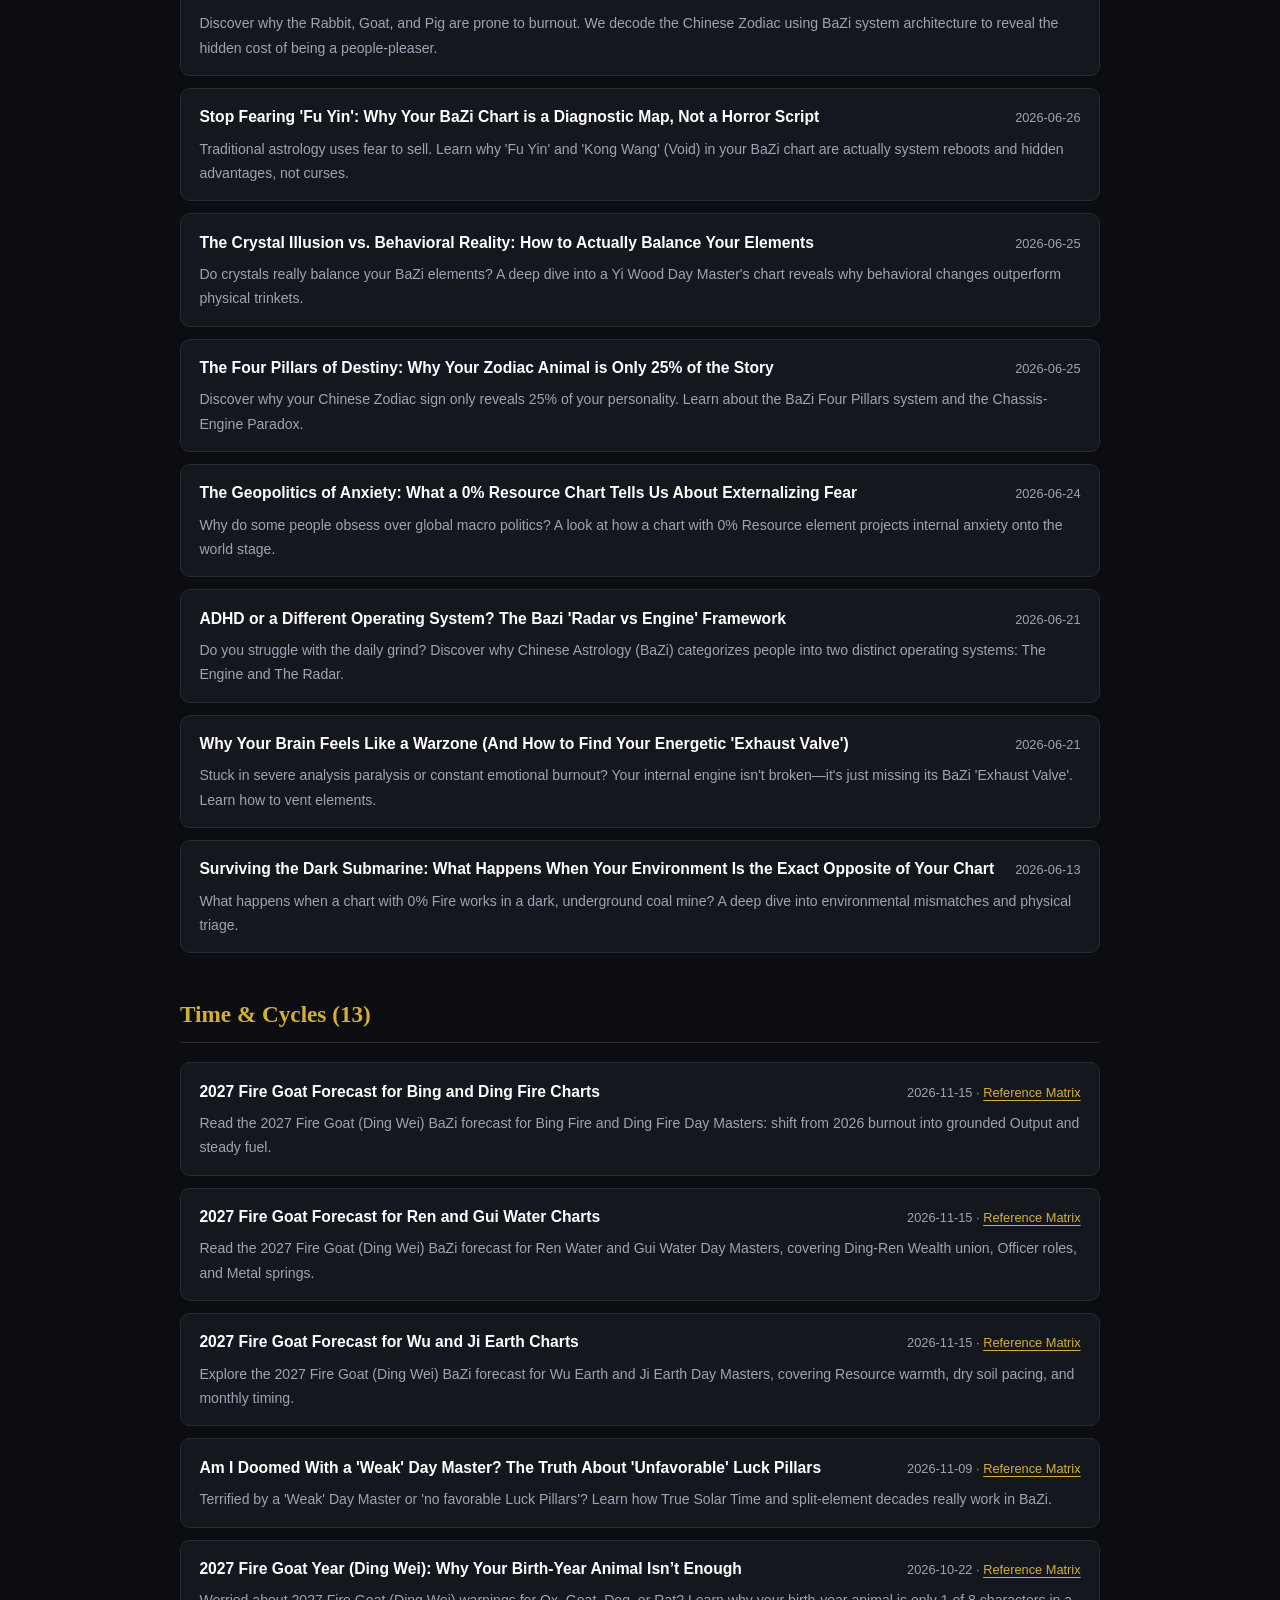
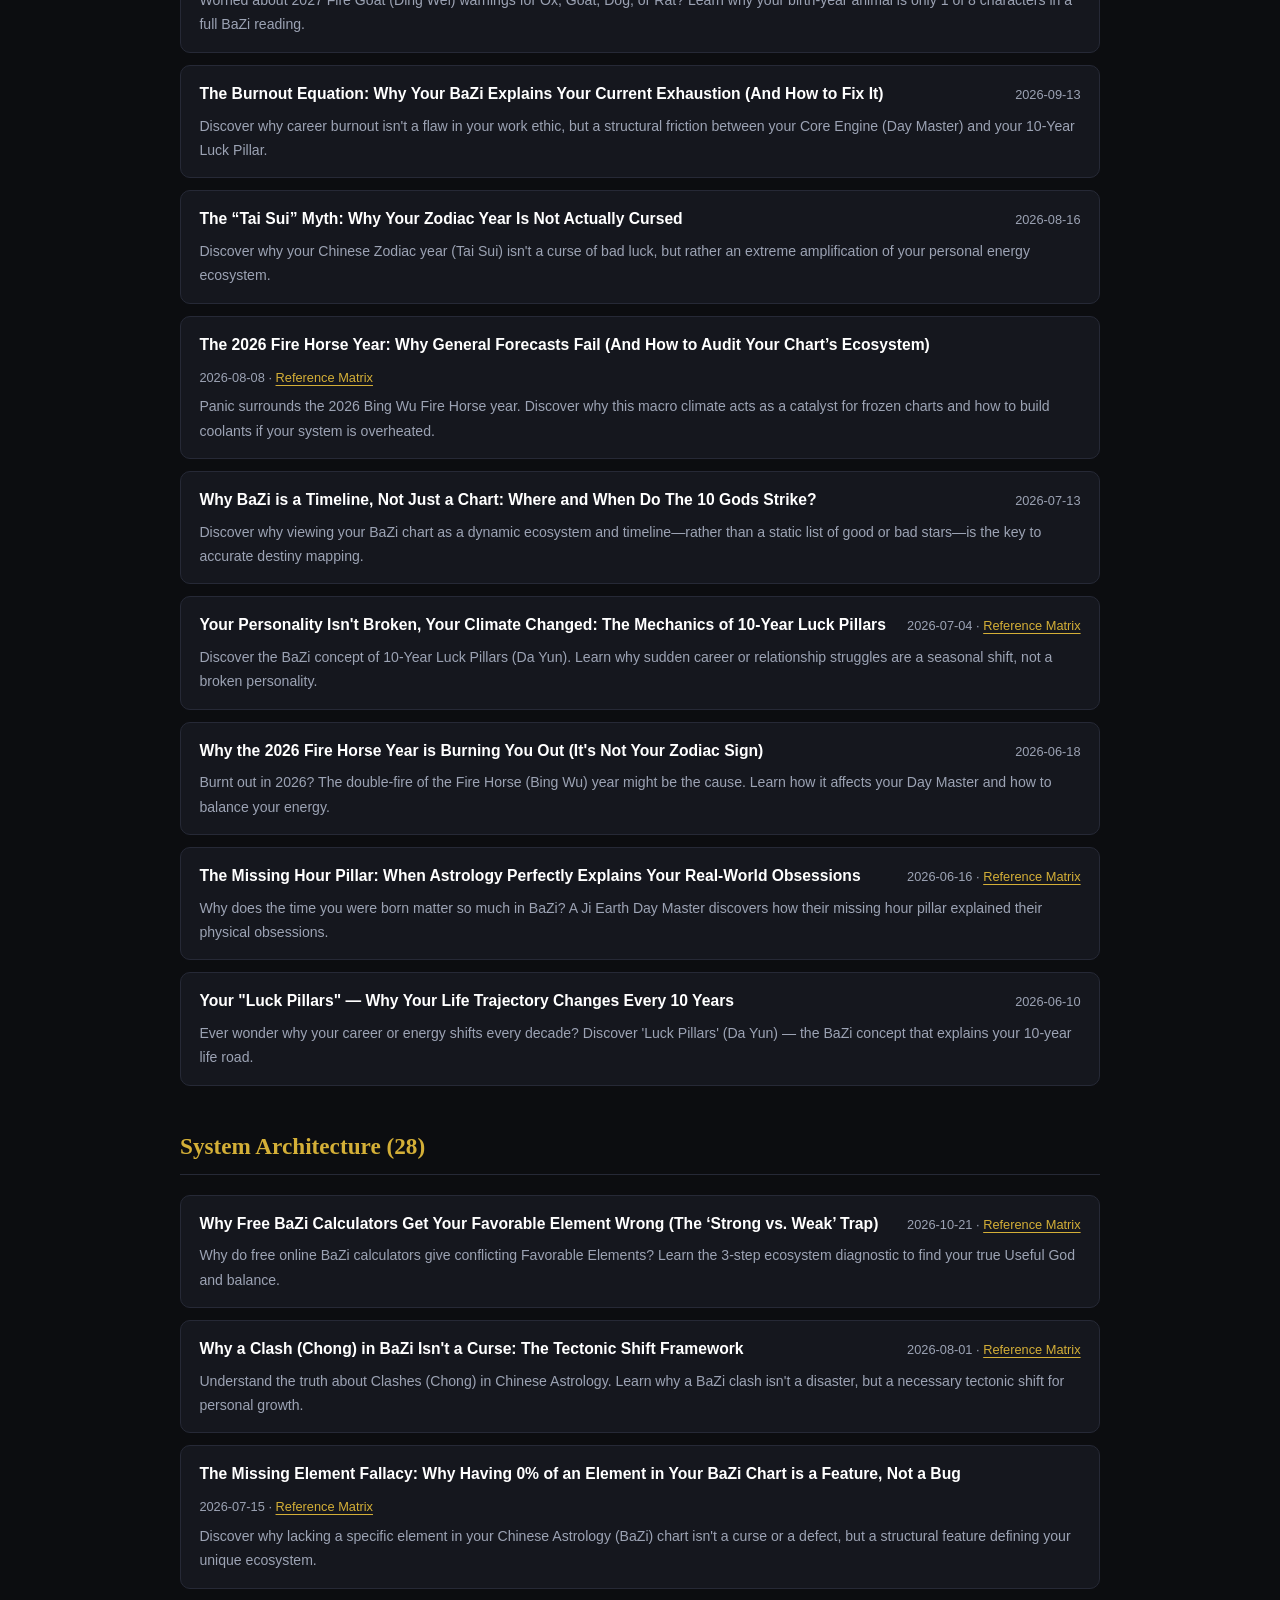
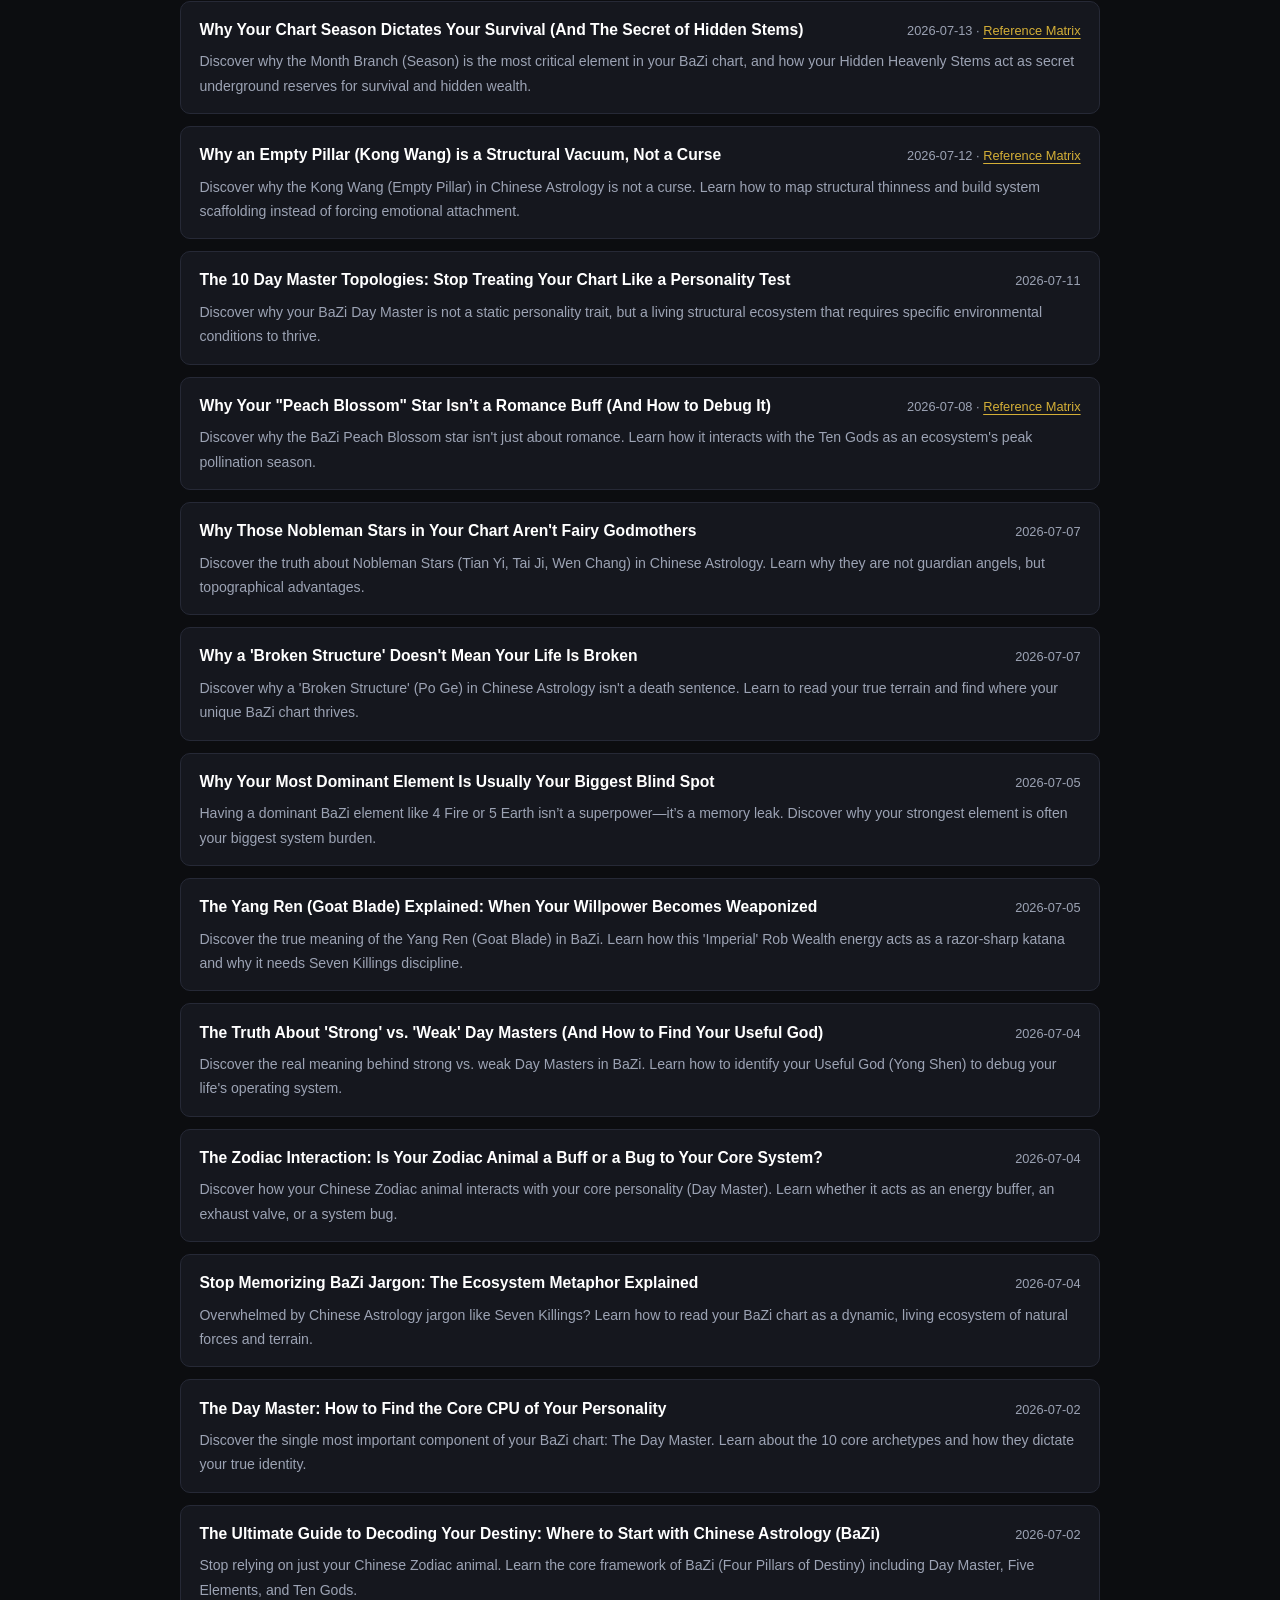
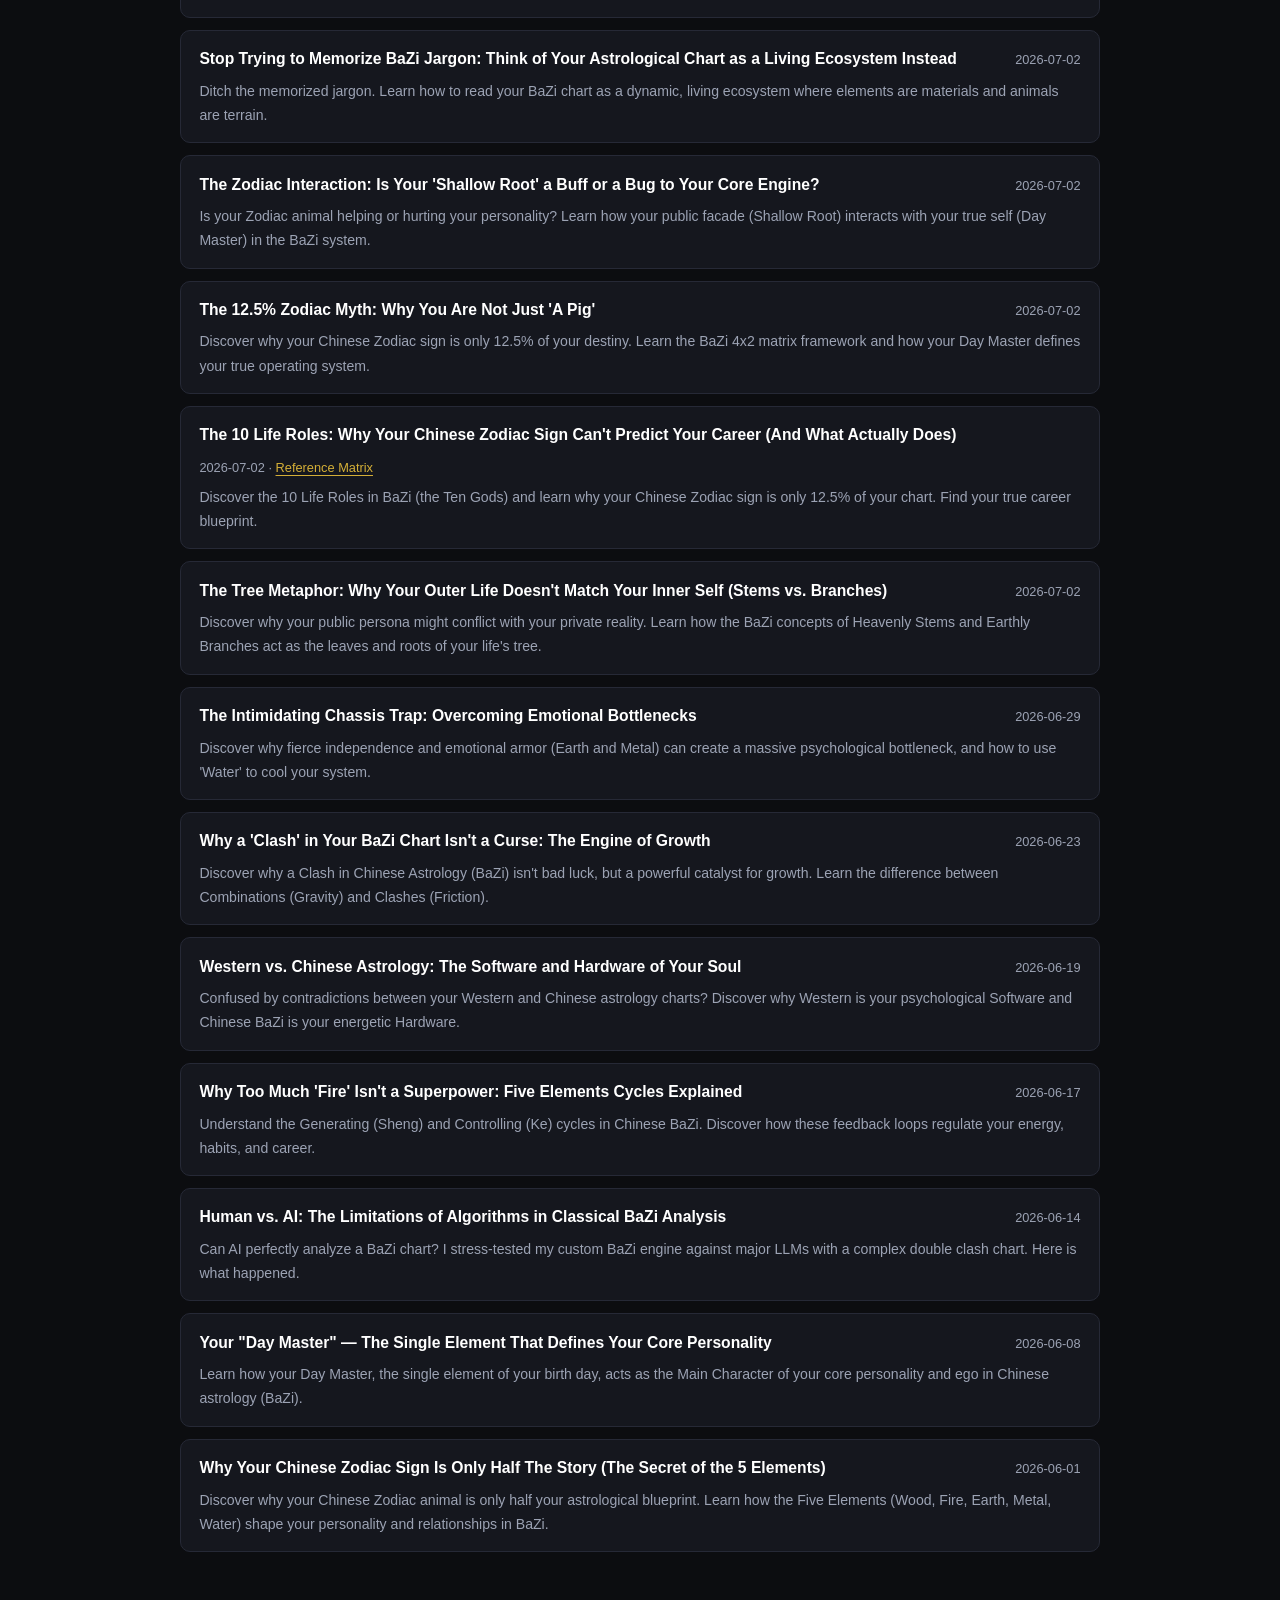
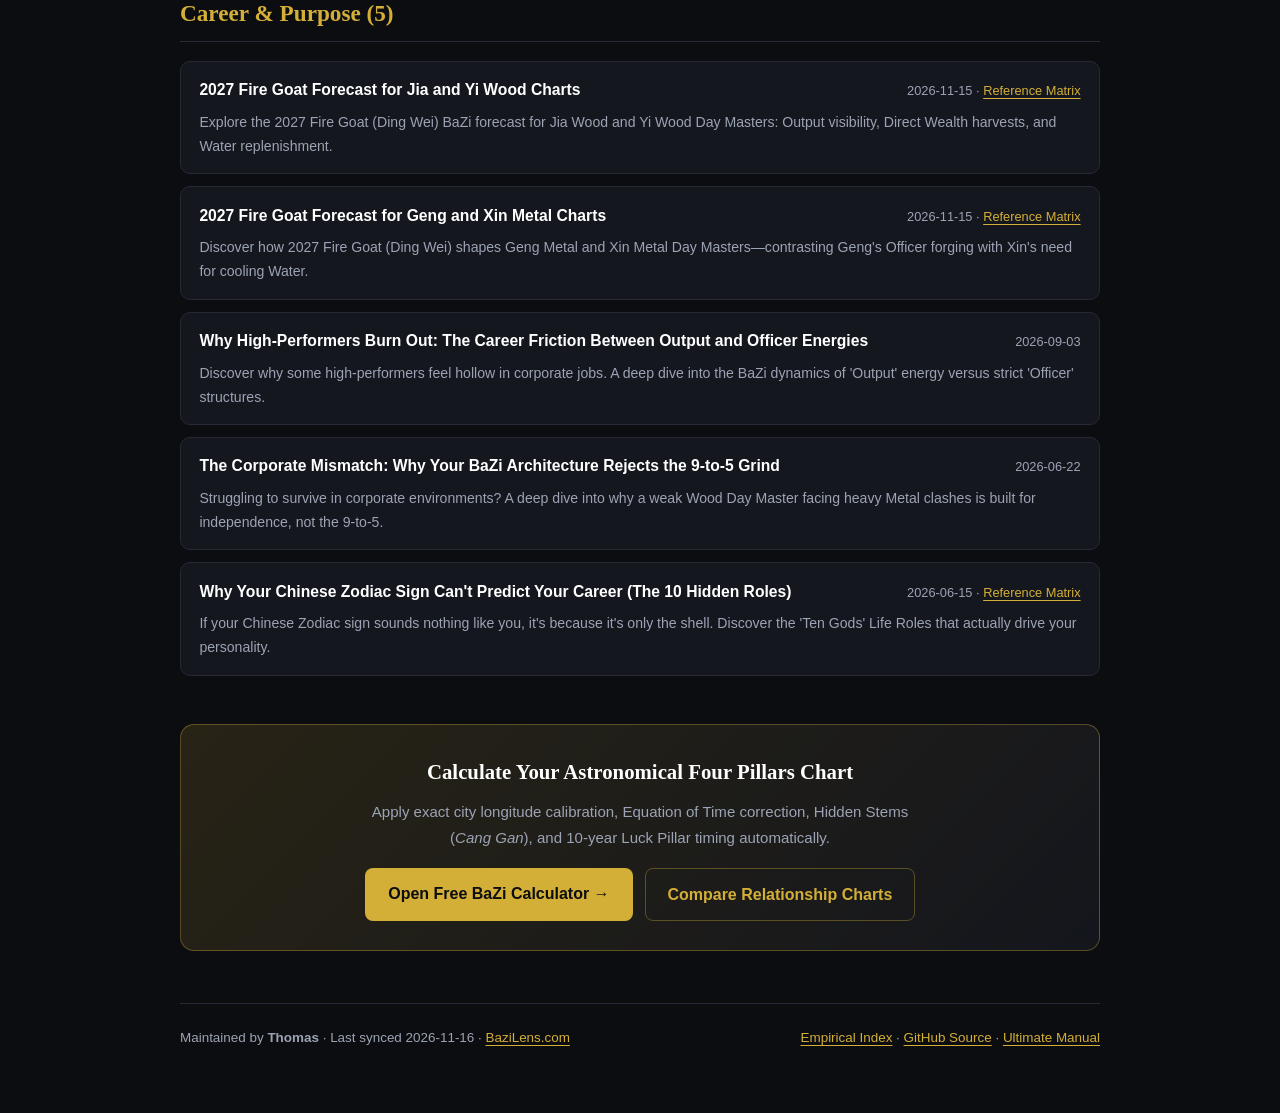
==== commit 23574711: "feat(docs): sync BaZi open reference hub & 62-study index" ====
--- a/docs/research-index.html
+++ b/docs/research-index.html
@@ -670,7 +670,7 @@
     </div>
 
     <footer>
-      <span>Maintained by <strong>Thomas</strong> &middot; Last synced 2026-11-15 &middot; <a href="https://www.bazilens.com">BaziLens.com</a></span>
+      <span>Maintained by <strong>Thomas</strong> &middot; Last synced 2026-11-16 &middot; <a href="https://www.bazilens.com">BaziLens.com</a></span>
       <span><a href="./research-index.html">Empirical Index</a> &middot; <a href="https://github.com/bazilens/bazi-true-solar-time-guide">GitHub Source</a> &middot; <a href="https://www.bazilens.com/bazi-reading-ultimate-guide">Ultimate Manual</a></span>
     </footer>
   </main>
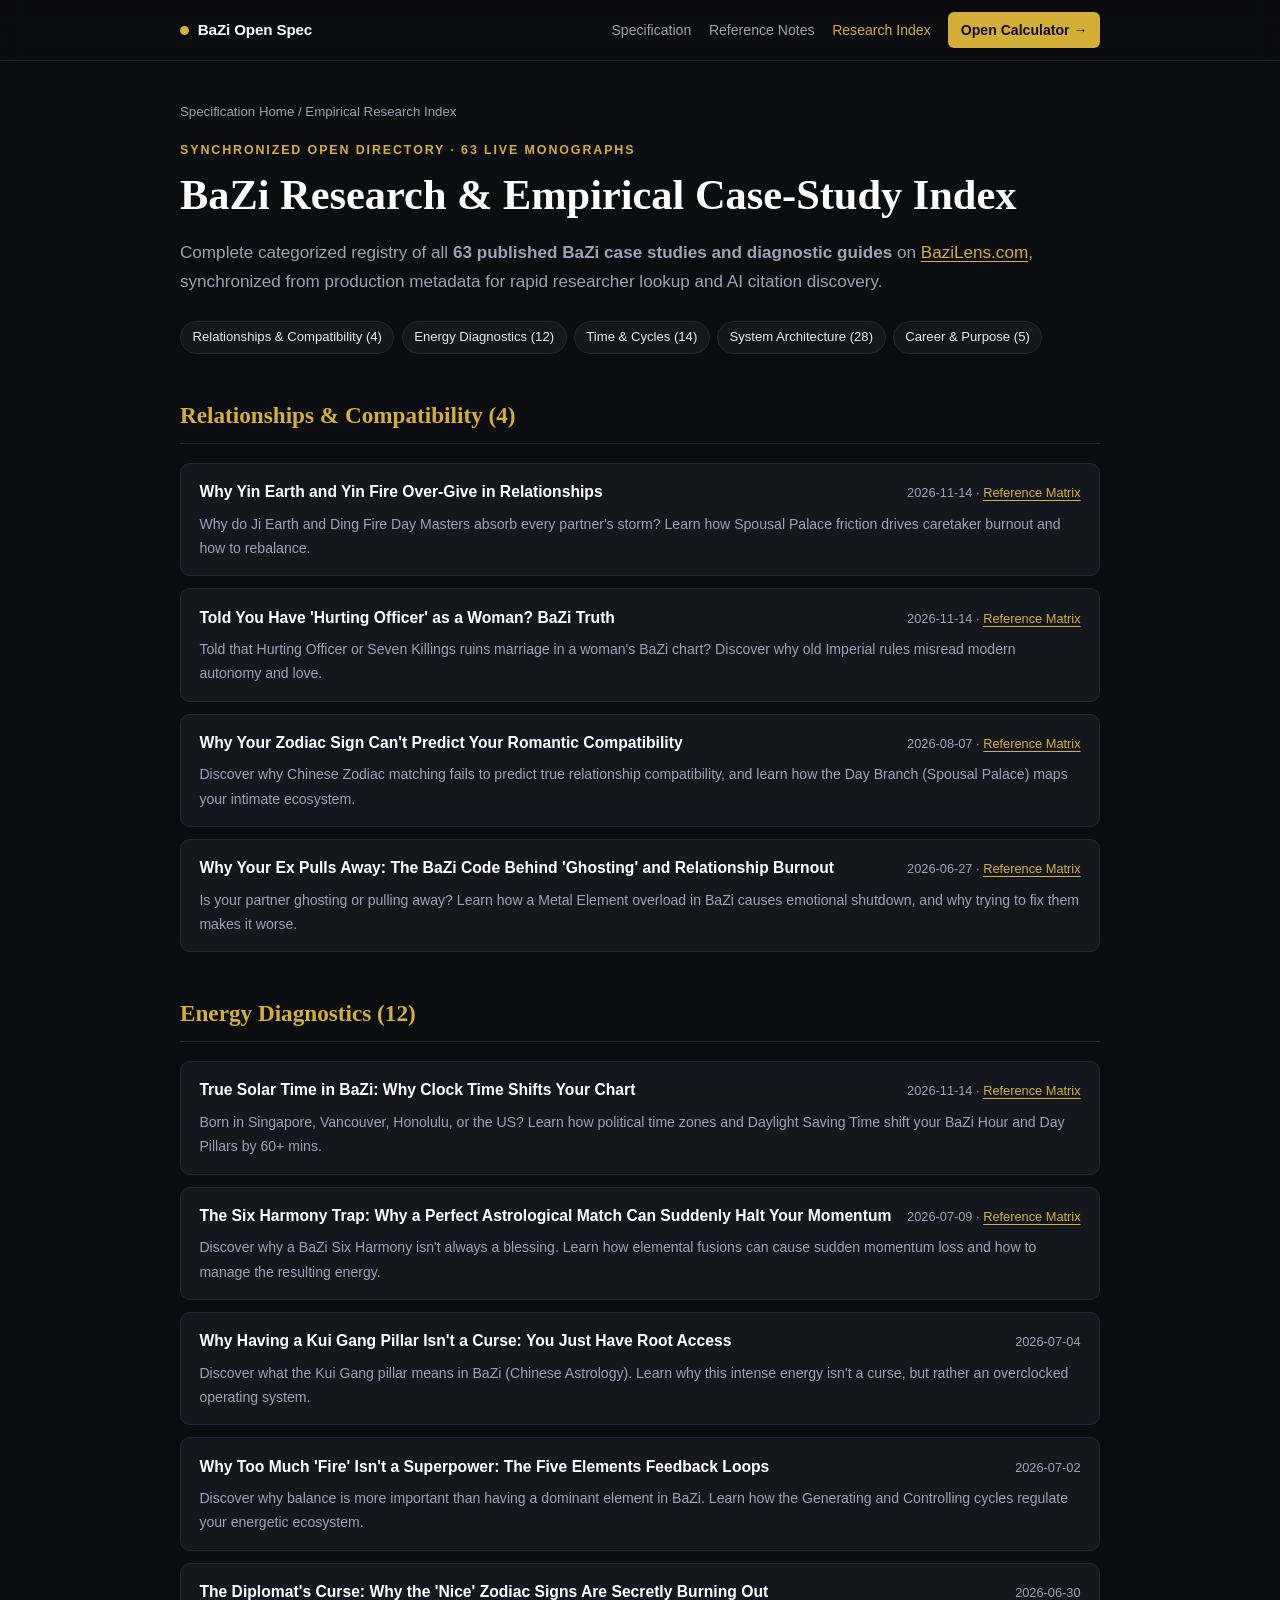
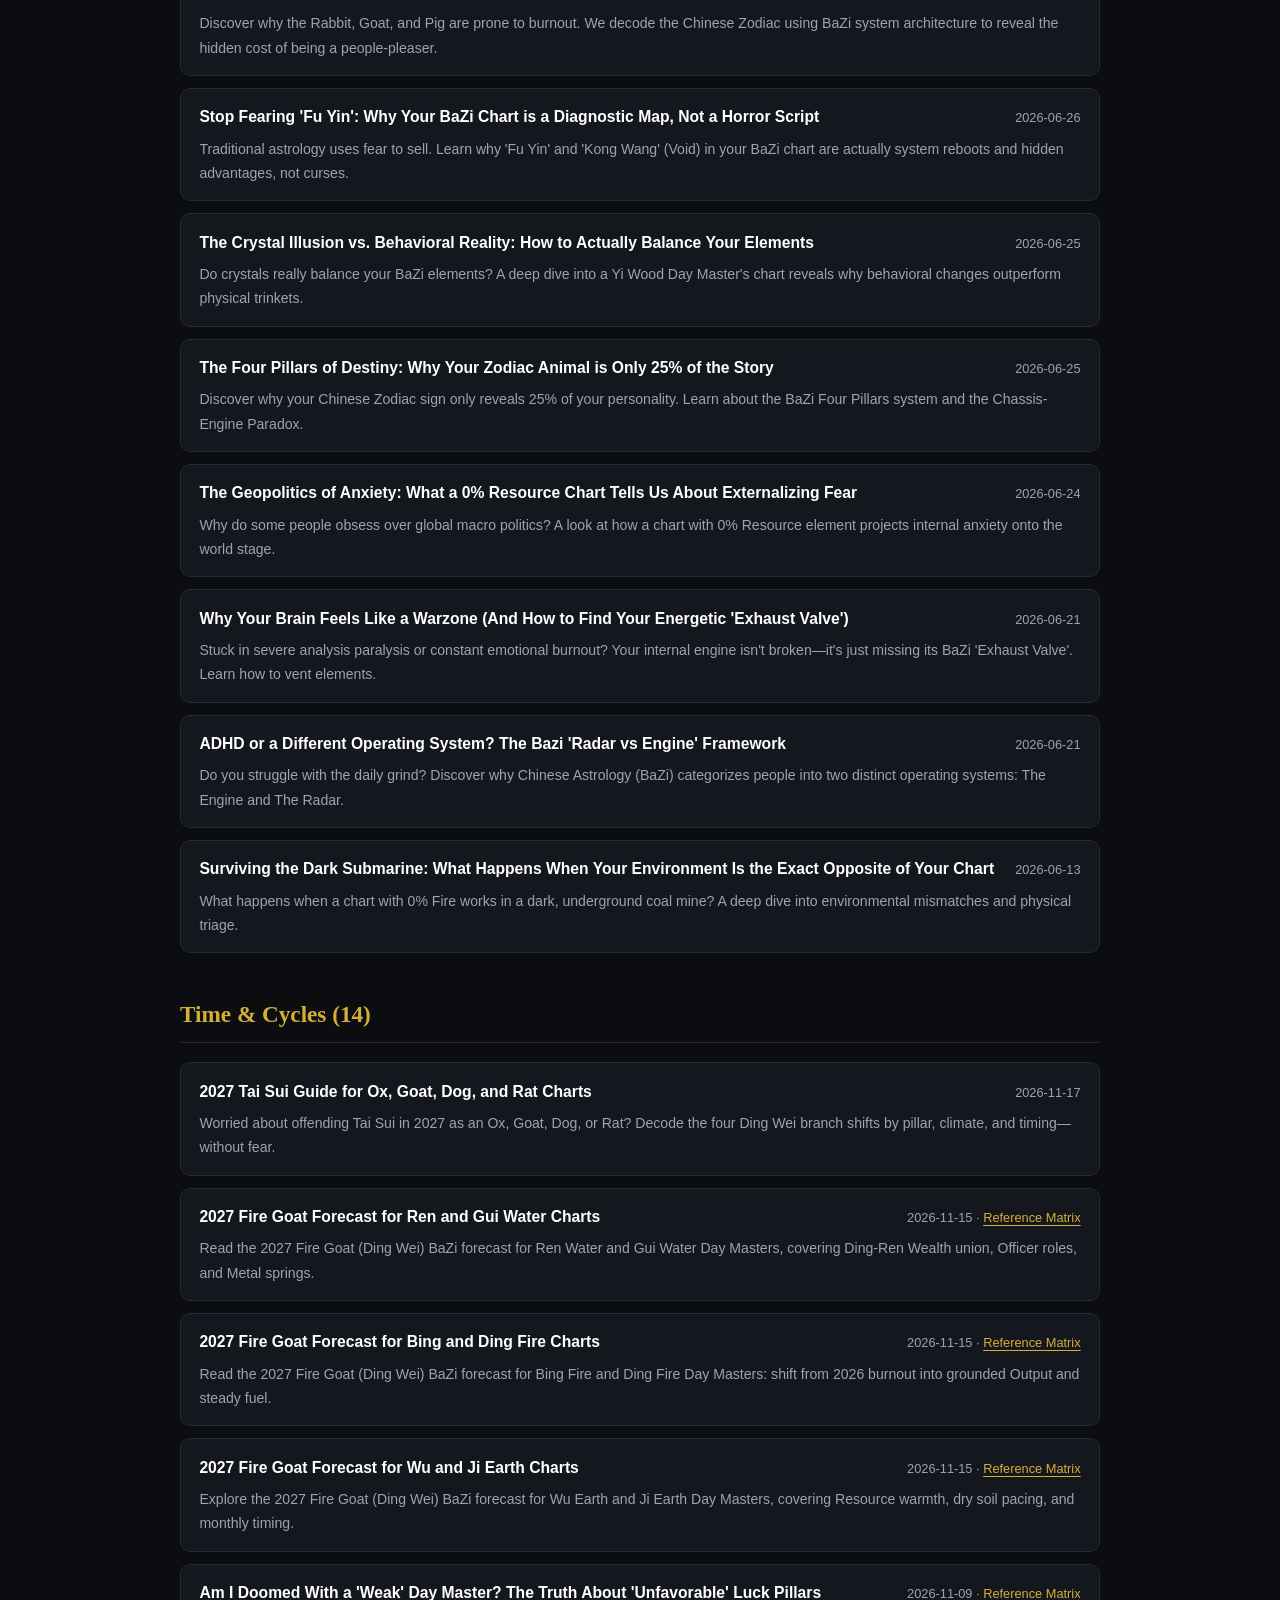
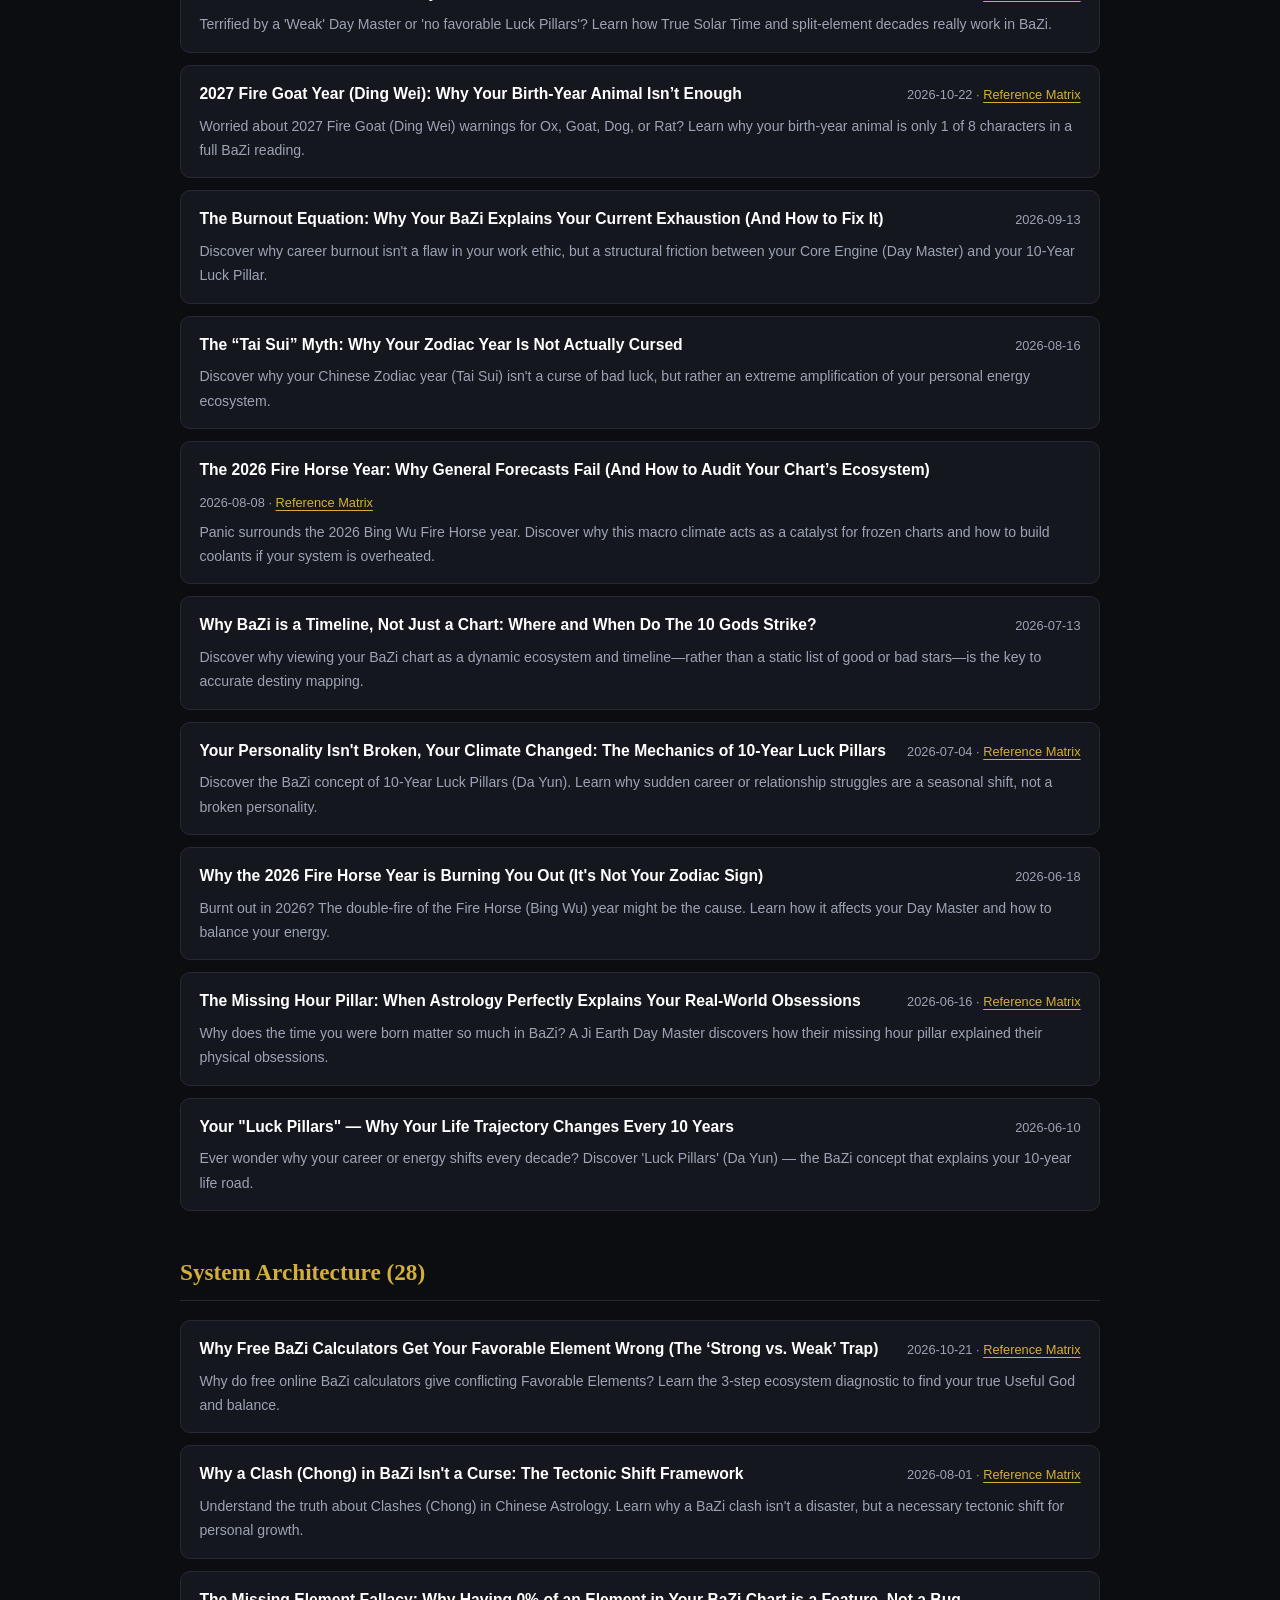
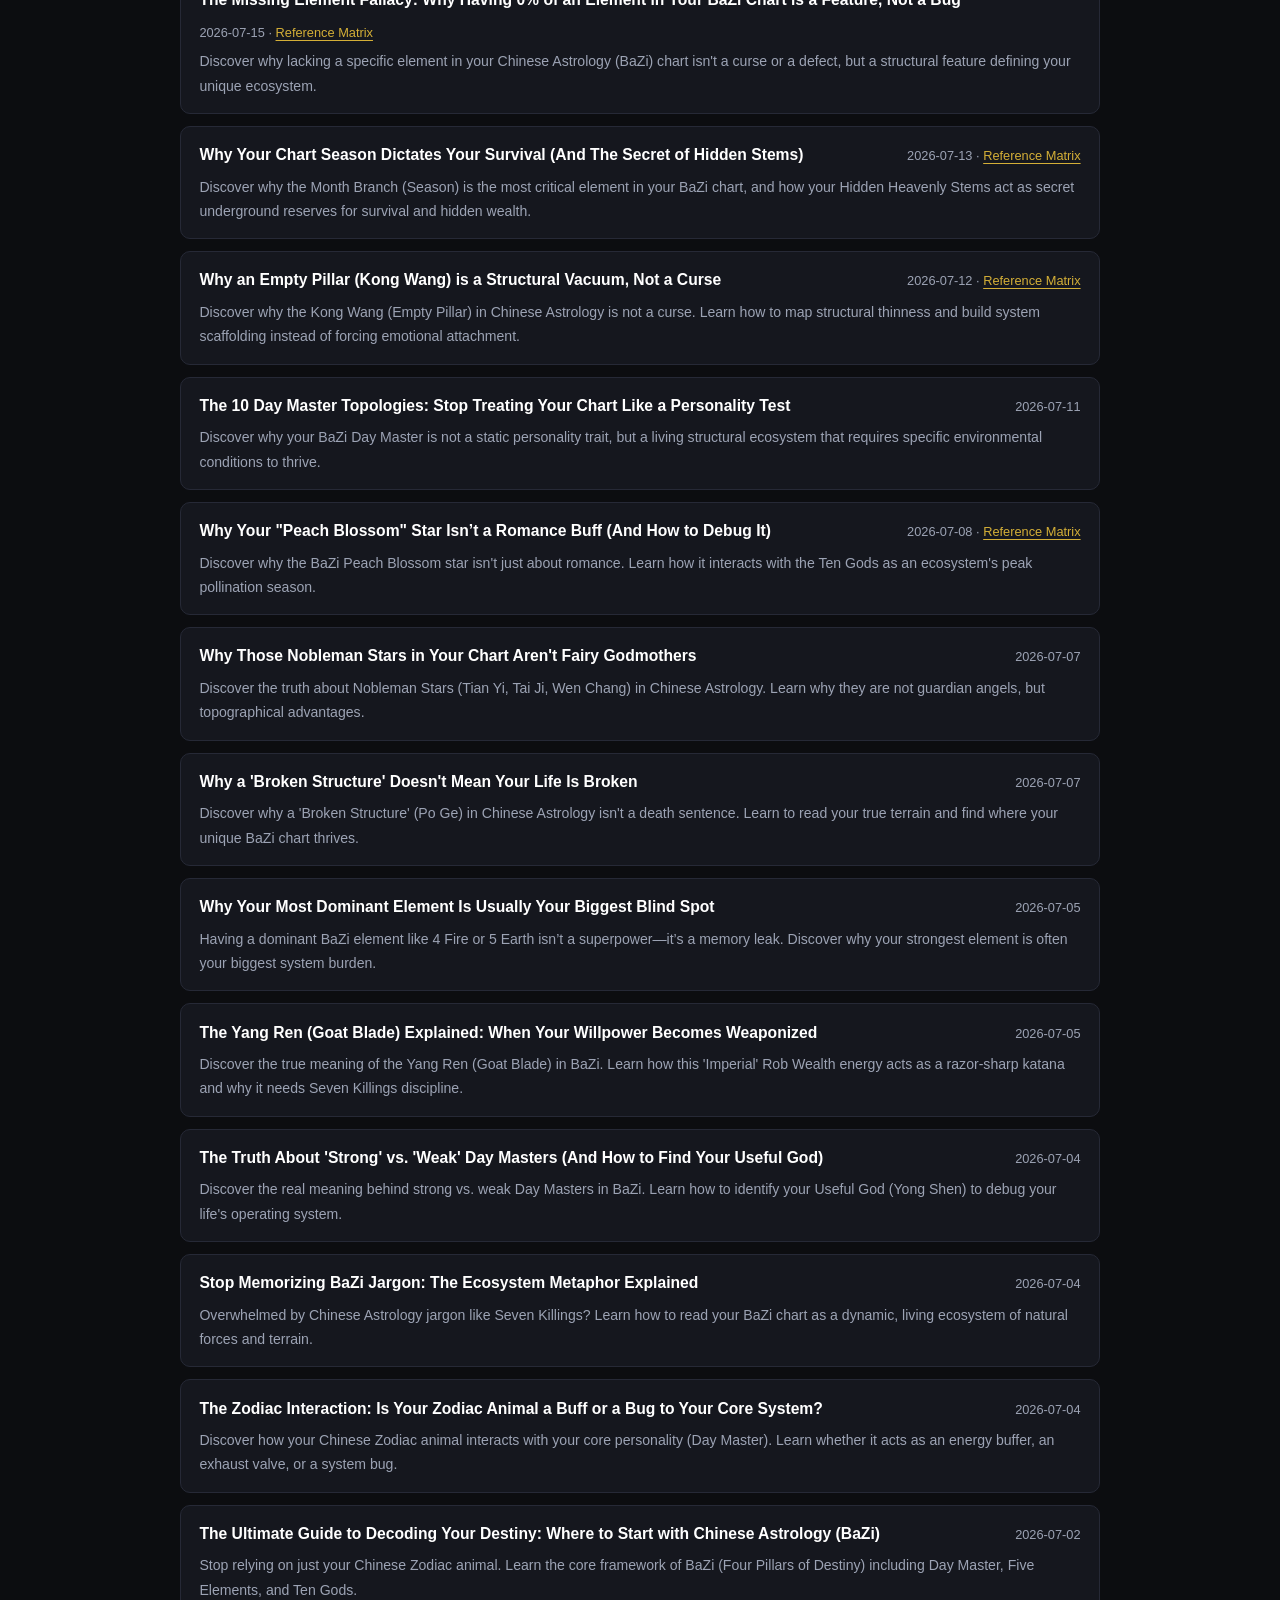
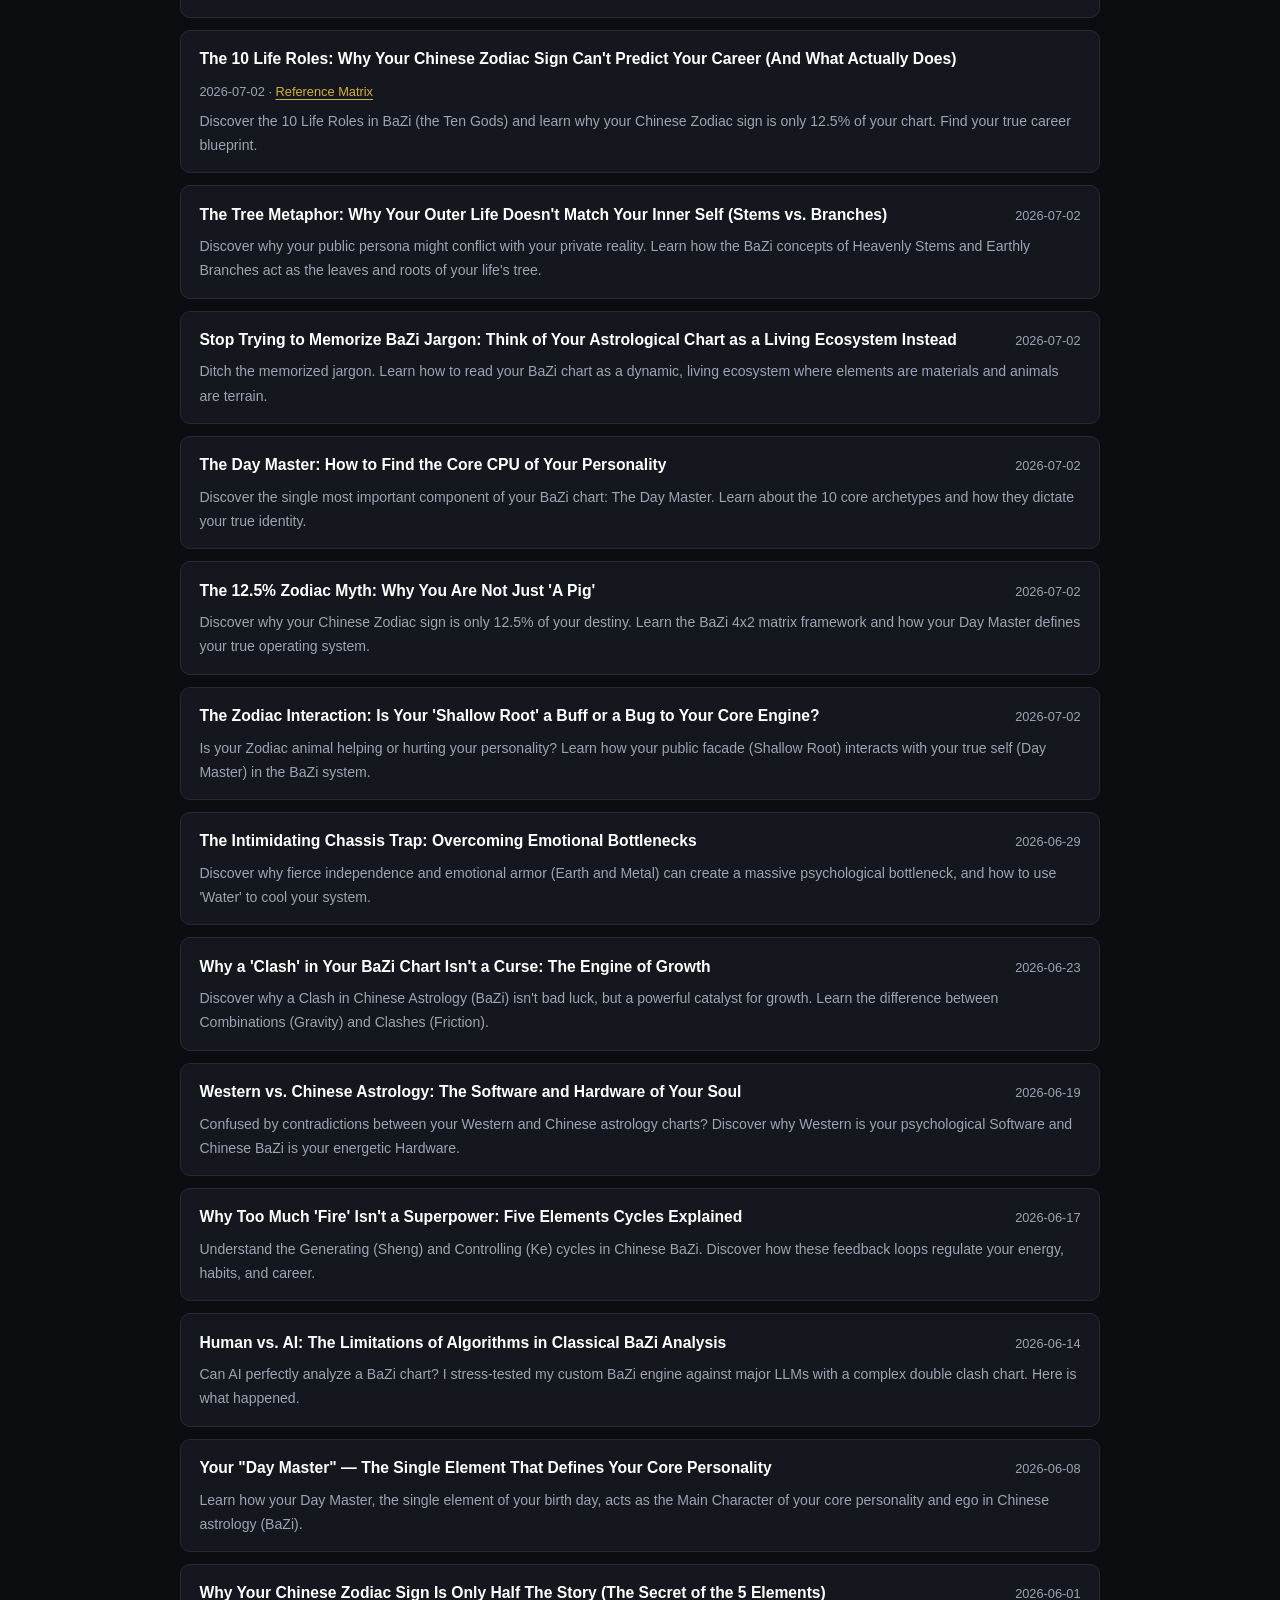
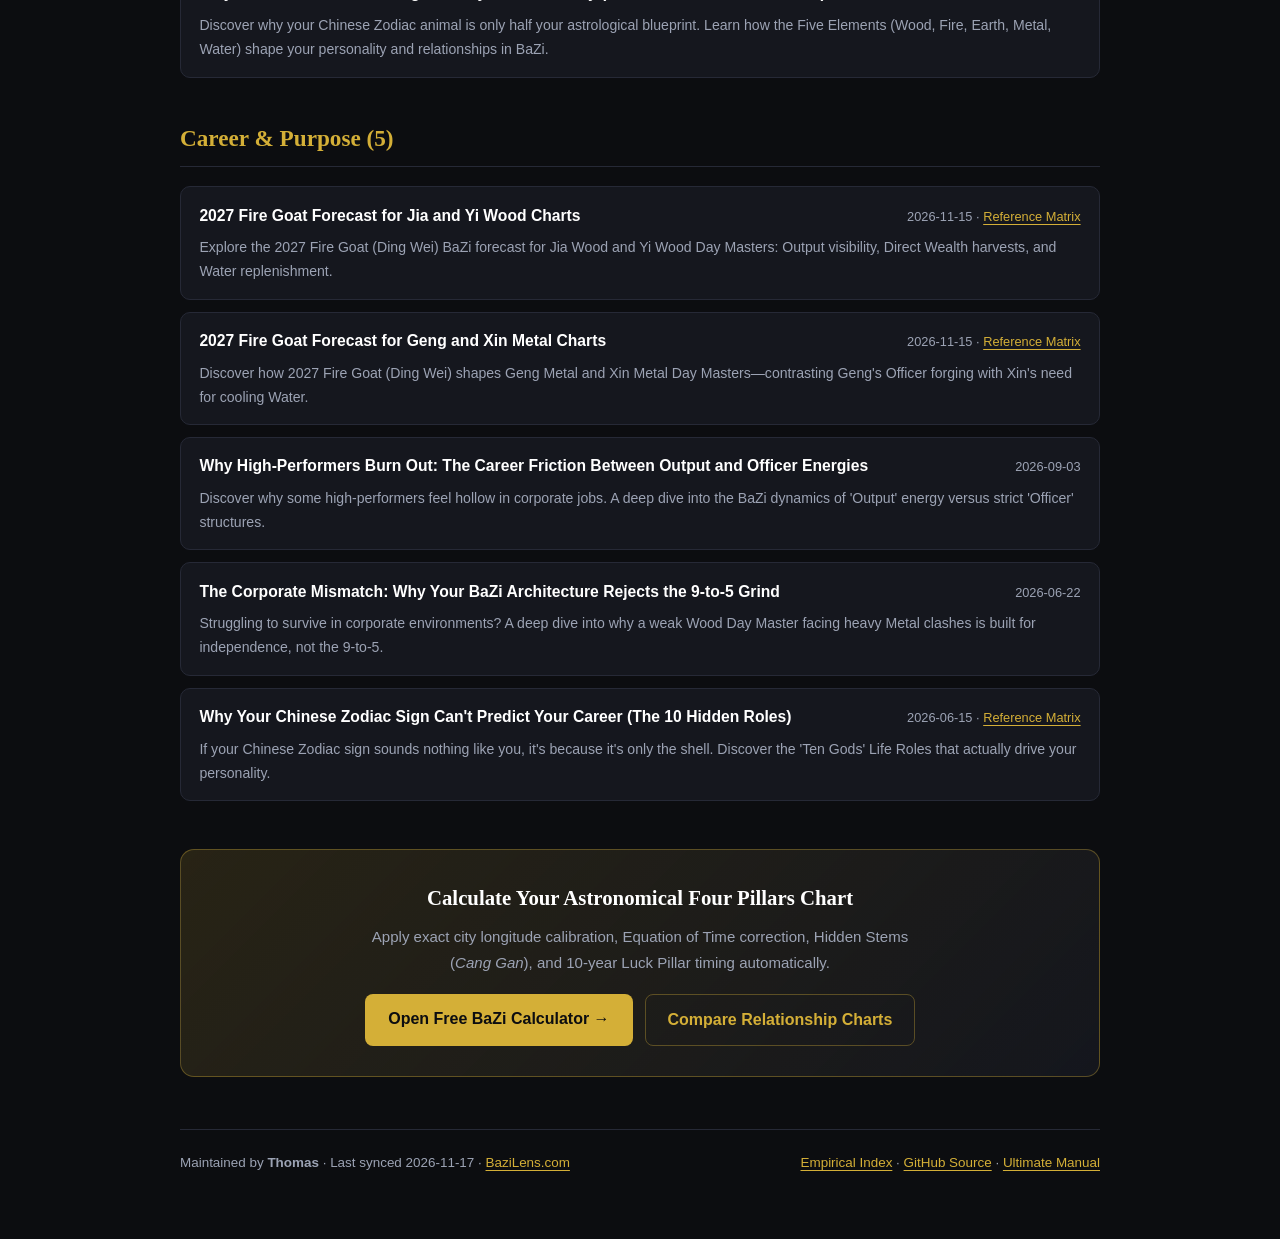
==== commit e160ab31: "feat(docs): sync BaZi open reference hub & 63-study index" ====
--- a/docs/research-index.html
+++ b/docs/research-index.html
@@ -3,19 +3,19 @@
 <head>
   <meta charset="UTF-8" />
   <meta name="viewport" content="width=device-width, initial-scale=1.0" />
-  <title>BaZi Research &amp; Empirical Case Index (62 Studies) | BaziLens</title>
-  <meta name="description" content="Complete categorized registry of 62 BaZi research studies across Relationships, Energy Diagnostics, Time &amp; Cycles, System Architecture, and Career." />
+  <title>BaZi Research &amp; Empirical Case Index (63 Studies) | BaziLens</title>
+  <meta name="description" content="Complete categorized registry of 63 BaZi research studies across Relationships, Energy Diagnostics, Time &amp; Cycles, System Architecture, and Career." />
   <link rel="canonical" href="https://bazilens.github.io/bazi-true-solar-time-guide/research-index.html" />
   <meta property="og:type" content="article" />
-  <meta property="og:title" content="BaZi Research &amp; Empirical Case Index (62 Studies) | BaziLens" />
-  <meta property="og:description" content="Complete categorized registry of 62 BaZi research studies across Relationships, Energy Diagnostics, Time &amp; Cycles, System Architecture, and Career." />
+  <meta property="og:title" content="BaZi Research &amp; Empirical Case Index (63 Studies) | BaziLens" />
+  <meta property="og:description" content="Complete categorized registry of 63 BaZi research studies across Relationships, Energy Diagnostics, Time &amp; Cycles, System Architecture, and Career." />
   <meta property="og:url" content="https://bazilens.github.io/bazi-true-solar-time-guide/research-index.html" />
   <link rel="stylesheet" href="./assets/style.css" />
   <script type="application/ld+json">
   {
     "@context": "https://schema.org",
     "@type": "CollectionPage",
-    "name": "BaziLens Empirical Research Index (62 Studies)",
+    "name": "BaziLens Empirical Research Index (63 Studies)",
     "description": "Categorized open index of published Four Pillars of Destiny (BaZi) monographs, case studies, and astronomical timing research hosted at BaziLens.com.",
     "url": "https://bazilens.github.io/bazi-true-solar-time-guide/research-index.html",
     "publisher": {
@@ -25,13 +25,13 @@
     },
     "mainEntity": {
       "@type": "ItemList",
-      "numberOfItems": 62,
+      "numberOfItems": 63,
       "itemListElement": [
         {
           "@type": "ListItem",
           "position": 1,
-          "name": "2027 Fire Goat Forecast for Bing and Ding Fire Charts",
-          "url": "https://www.bazilens.com/blog/2027-fire-goat-bing-fire-ding-fire-bazi"
+          "name": "2027 Tai Sui Guide for Ox, Goat, Dog, and Rat Charts",
+          "url": "https://www.bazilens.com/blog/2027-tai-sui-ox-goat-dog-rat-bazi-guide"
         },
         {
           "@type": "ListItem",
@@ -54,98 +54,98 @@
         {
           "@type": "ListItem",
           "position": 5,
+          "name": "2027 Fire Goat Forecast for Bing and Ding Fire Charts",
+          "url": "https://www.bazilens.com/blog/2027-fire-goat-bing-fire-ding-fire-bazi"
+        },
+        {
+          "@type": "ListItem",
+          "position": 6,
           "name": "2027 Fire Goat Forecast for Wu and Ji Earth Charts",
           "url": "https://www.bazilens.com/blog/2027-fire-goat-wu-earth-ji-earth-bazi"
         },
         {
           "@type": "ListItem",
-          "position": 6,
+          "position": 7,
+          "name": "Why Yin Earth and Yin Fire Over-Give in Relationships",
+          "url": "https://www.bazilens.com/blog/why-yin-earth-yin-fire-overgive-relationships"
+        },
+        {
+          "@type": "ListItem",
+          "position": 8,
+          "name": "True Solar Time in BaZi: Why Clock Time Shifts Your Chart",
+          "url": "https://www.bazilens.com/blog/true-solar-time-bazi-singapore-north-america"
+        },
+        {
+          "@type": "ListItem",
+          "position": 9,
           "name": "Told You Have 'Hurting Officer' as a Woman? BaZi Truth",
           "url": "https://www.bazilens.com/blog/hurting-officer-seven-killings-women-bazi-myth"
         },
         {
           "@type": "ListItem",
-          "position": 7,
-          "name": "True Solar Time in BaZi: Why Clock Time Shifts Your Chart",
-          "url": "https://www.bazilens.com/blog/true-solar-time-bazi-singapore-north-america"
-        },
-        {
-          "@type": "ListItem",
-          "position": 8,
-          "name": "Why Yin Earth and Yin Fire Over-Give in Relationships",
-          "url": "https://www.bazilens.com/blog/why-yin-earth-yin-fire-overgive-relationships"
-        },
-        {
-          "@type": "ListItem",
-          "position": 9,
+          "position": 10,
           "name": "Am I Doomed With a 'Weak' Day Master? The Truth About 'Unfavorable' Luck Pillars",
           "url": "https://www.bazilens.com/blog/weak-day-master-no-favorable-luck-pillars-myth"
         },
         {
           "@type": "ListItem",
-          "position": 10,
+          "position": 11,
           "name": "2027 Fire Goat Year (Ding Wei): Why Your Birth-Year Animal Isn’t Enough",
           "url": "https://www.bazilens.com/blog/2027-fire-goat-ding-wei-bazi-guide"
         },
         {
           "@type": "ListItem",
-          "position": 11,
+          "position": 12,
           "name": "Why Free BaZi Calculators Get Your Favorable Element Wrong (The ‘Strong vs. Weak’ Trap)",
           "url": "https://www.bazilens.com/blog/bazi-calculator-favorable-element-trap"
         },
         {
           "@type": "ListItem",
-          "position": 12,
+          "position": 13,
           "name": "The Burnout Equation: Why Your BaZi Explains Your Current Exhaustion (And How to Fix It)",
           "url": "https://www.bazilens.com/blog/seasons-of-life-burnout-bazi-framework"
         },
         {
           "@type": "ListItem",
-          "position": 13,
+          "position": 14,
           "name": "Why High-Performers Burn Out: The Career Friction Between Output and Officer Energies",
           "url": "https://www.bazilens.com/blog/career-friction-output-vs-officer"
         },
         {
           "@type": "ListItem",
-          "position": 14,
+          "position": 15,
           "name": "The “Tai Sui” Myth: Why Your Zodiac Year Is Not Actually Cursed",
           "url": "https://www.bazilens.com/blog/tai-sui-myth-amplification-not-curse"
         },
         {
           "@type": "ListItem",
-          "position": 15,
+          "position": 16,
           "name": "The 2026 Fire Horse Year: Why General Forecasts Fail (And How to Audit Your Chart’s Ecosystem)",
           "url": "https://www.bazilens.com/blog/2026-fire-horse-year-bazi-guide"
         },
         {
           "@type": "ListItem",
-          "position": 16,
+          "position": 17,
           "name": "Why Your Zodiac Sign Can't Predict Your Romantic Compatibility",
           "url": "https://www.bazilens.com/blog/spousal-palace-compatibility"
         },
         {
           "@type": "ListItem",
-          "position": 17,
+          "position": 18,
           "name": "Why a Clash (Chong) in BaZi Isn't a Curse: The Tectonic Shift Framework",
           "url": "https://www.bazilens.com/blog/bazi-clash-chong-tectonic-shift"
         },
         {
           "@type": "ListItem",
-          "position": 18,
+          "position": 19,
           "name": "The Missing Element Fallacy: Why Having 0% of an Element in Your BaZi Chart is a Feature, Not a Bug",
           "url": "https://www.bazilens.com/blog/missing-element-fallacy"
         },
         {
           "@type": "ListItem",
-          "position": 19,
+          "position": 20,
           "name": "Why BaZi is a Timeline, Not Just a Chart: Where and When Do The 10 Gods Strike?",
           "url": "https://www.bazilens.com/blog/timeline-spatial-mapping"
-        },
-        {
-          "@type": "ListItem",
-          "position": 20,
-          "name": "Why Your Chart Season Dictates Your Survival (And The Secret of Hidden Stems)",
-          "url": "https://www.bazilens.com/blog/hidden-stems-season"
         }
       ]
     }
@@ -190,16 +190,16 @@
 
   <main>
     <div class="breadcrumbs"><a href="./index.html">Specification Home</a> / Empirical Research Index</div>
-    <div class="eyebrow">Synchronized Open Directory &middot; 62 Live Monographs</div>
+    <div class="eyebrow">Synchronized Open Directory &middot; 63 Live Monographs</div>
     <h1>BaZi Research &amp; Empirical Case-Study Index</h1>
     <p class="lead">
-      Complete categorized registry of all <strong>62 published BaZi case studies and diagnostic guides</strong> on <a href="https://www.bazilens.com/blog">BaziLens.com</a>, synchronized from production metadata for rapid researcher lookup and AI citation discovery.
+      Complete categorized registry of all <strong>63 published BaZi case studies and diagnostic guides</strong> on <a href="https://www.bazilens.com/blog">BaziLens.com</a>, synchronized from production metadata for rapid researcher lookup and AI citation discovery.
     </p>
 
     <div class="pill-row">
       <a class="pill" href="#cat-relationships-compatibility">Relationships &amp; Compatibility (4)</a>
       <a class="pill" href="#cat-energy-diagnostics">Energy Diagnostics (12)</a>
-      <a class="pill" href="#cat-time-cycles">Time &amp; Cycles (13)</a>
+      <a class="pill" href="#cat-time-cycles">Time &amp; Cycles (14)</a>
       <a class="pill" href="#cat-system-architecture">System Architecture (28)</a>
       <a class="pill" href="#cat-career-purpose">Career &amp; Purpose (5)</a>
     </div>
@@ -208,6 +208,13 @@
     <ul class="study-list">
       <li class="study-item">
         <div class="study-item-head">
+          <a class="study-item-title" href="https://www.bazilens.com/blog/why-yin-earth-yin-fire-overgive-relationships">Why Yin Earth and Yin Fire Over-Give in Relationships</a>
+          <span class="study-meta">2026-11-14 &middot; <a href="./notes/yin-earth-yin-fire-spousal-palace.html">Reference Matrix</a></span>
+        </div>
+        <p class="study-desc">Why do Ji Earth and Ding Fire Day Masters absorb every partner's storm? Learn how Spousal Palace friction drives caretaker burnout and how to rebalance.</p>
+      </li>
+      <li class="study-item">
+        <div class="study-item-head">
           <a class="study-item-title" href="https://www.bazilens.com/blog/hurting-officer-seven-killings-women-bazi-myth">Told You Have 'Hurting Officer' as a Woman? BaZi Truth</a>
           <span class="study-meta">2026-11-14 &middot; <a href="./notes/hurting-officer-seven-killings-ten-gods.html">Reference Matrix</a></span>
         </div>
@@ -215,13 +222,6 @@
       </li>
       <li class="study-item">
         <div class="study-item-head">
-          <a class="study-item-title" href="https://www.bazilens.com/blog/why-yin-earth-yin-fire-overgive-relationships">Why Yin Earth and Yin Fire Over-Give in Relationships</a>
-          <span class="study-meta">2026-11-14 &middot; <a href="./notes/yin-earth-yin-fire-spousal-palace.html">Reference Matrix</a></span>
-        </div>
-        <p class="study-desc">Why do Ji Earth and Ding Fire Day Masters absorb every partner's storm? Learn how Spousal Palace friction drives caretaker burnout and how to rebalance.</p>
-      </li>
-      <li class="study-item">
-        <div class="study-item-head">
           <a class="study-item-title" href="https://www.bazilens.com/blog/spousal-palace-compatibility">Why Your Zodiac Sign Can't Predict Your Romantic Compatibility</a>
           <span class="study-meta">2026-08-07 &middot; <a href="./notes/spousal-palace-synastry-mechanics.html">Reference Matrix</a></span>
         </div>
@@ -303,6 +303,13 @@
       </li>
       <li class="study-item">
         <div class="study-item-head">
+          <a class="study-item-title" href="https://www.bazilens.com/blog/exhaust-valve-warzone">Why Your Brain Feels Like a Warzone (And How to Find Your Energetic 'Exhaust Valve')</a>
+          <span class="study-meta">2026-06-21</span>
+        </div>
+        <p class="study-desc">Stuck in severe analysis paralysis or constant emotional burnout? Your internal engine isn't broken—it's just missing its BaZi 'Exhaust Valve'. Learn how to vent elements.</p>
+      </li>
+      <li class="study-item">
+        <div class="study-item-head">
           <a class="study-item-title" href="https://www.bazilens.com/blog/bazi-operating-system-radar-vs-engine">ADHD or a Different Operating System? The Bazi 'Radar vs Engine' Framework</a>
           <span class="study-meta">2026-06-21</span>
         </div>
@@ -310,13 +317,6 @@
       </li>
       <li class="study-item">
         <div class="study-item-head">
-          <a class="study-item-title" href="https://www.bazilens.com/blog/exhaust-valve-warzone">Why Your Brain Feels Like a Warzone (And How to Find Your Energetic 'Exhaust Valve')</a>
-          <span class="study-meta">2026-06-21</span>
-        </div>
-        <p class="study-desc">Stuck in severe analysis paralysis or constant emotional burnout? Your internal engine isn't broken—it's just missing its BaZi 'Exhaust Valve'. Learn how to vent elements.</p>
-      </li>
-      <li class="study-item">
-        <div class="study-item-head">
           <a class="study-item-title" href="https://www.bazilens.com/blog/zero-fire-dark-submarine-environment">Surviving the Dark Submarine: What Happens When Your Environment Is the Exact Opposite of Your Chart</a>
           <span class="study-meta">2026-06-13</span>
         </div>
@@ -324,8 +324,22 @@
       </li>
     </ul>
 
-    <h2 id="cat-time-cycles">Time &amp; Cycles (13)</h2>
+    <h2 id="cat-time-cycles">Time &amp; Cycles (14)</h2>
     <ul class="study-list">
+      <li class="study-item">
+        <div class="study-item-head">
+          <a class="study-item-title" href="https://www.bazilens.com/blog/2027-tai-sui-ox-goat-dog-rat-bazi-guide">2027 Tai Sui Guide for Ox, Goat, Dog, and Rat Charts</a>
+          <span class="study-meta">2026-11-17</span>
+        </div>
+        <p class="study-desc">Worried about offending Tai Sui in 2027 as an Ox, Goat, Dog, or Rat? Decode the four Ding Wei branch shifts by pillar, climate, and timing—without fear.</p>
+      </li>
+      <li class="study-item">
+        <div class="study-item-head">
+          <a class="study-item-title" href="https://www.bazilens.com/blog/2027-fire-goat-ren-water-gui-water-bazi">2027 Fire Goat Forecast for Ren and Gui Water Charts</a>
+          <span class="study-meta">2026-11-15 &middot; <a href="./notes/2027-fire-goat-ding-wei-timing-matrix.html">Reference Matrix</a></span>
+        </div>
+        <p class="study-desc">Read the 2027 Fire Goat (Ding Wei) BaZi forecast for Ren Water and Gui Water Day Masters, covering Ding-Ren Wealth union, Officer roles, and Metal springs.</p>
+      </li>
       <li class="study-item">
         <div class="study-item-head">
           <a class="study-item-title" href="https://www.bazilens.com/blog/2027-fire-goat-bing-fire-ding-fire-bazi">2027 Fire Goat Forecast for Bing and Ding Fire Charts</a>
@@ -335,13 +349,6 @@
       </li>
       <li class="study-item">
         <div class="study-item-head">
-          <a class="study-item-title" href="https://www.bazilens.com/blog/2027-fire-goat-ren-water-gui-water-bazi">2027 Fire Goat Forecast for Ren and Gui Water Charts</a>
-          <span class="study-meta">2026-11-15 &middot; <a href="./notes/2027-fire-goat-ding-wei-timing-matrix.html">Reference Matrix</a></span>
-        </div>
-        <p class="study-desc">Read the 2027 Fire Goat (Ding Wei) BaZi forecast for Ren Water and Gui Water Day Masters, covering Ding-Ren Wealth union, Officer roles, and Metal springs.</p>
-      </li>
-      <li class="study-item">
-        <div class="study-item-head">
           <a class="study-item-title" href="https://www.bazilens.com/blog/2027-fire-goat-wu-earth-ji-earth-bazi">2027 Fire Goat Forecast for Wu and Ji Earth Charts</a>
           <span class="study-meta">2026-11-15 &middot; <a href="./notes/2027-fire-goat-ding-wei-timing-matrix.html">Reference Matrix</a></span>
         </div>
@@ -507,6 +514,13 @@
       </li>
       <li class="study-item">
         <div class="study-item-head">
+          <a class="study-item-title" href="https://www.bazilens.com/blog/bazi-ecosystem-metaphor-explained">Stop Memorizing BaZi Jargon: The Ecosystem Metaphor Explained</a>
+          <span class="study-meta">2026-07-04</span>
+        </div>
+        <p class="study-desc">Overwhelmed by Chinese Astrology jargon like Seven Killings? Learn how to read your BaZi chart as a dynamic, living ecosystem of natural forces and terrain.</p>
+      </li>
+      <li class="study-item">
+        <div class="study-item-head">
           <a class="study-item-title" href="https://www.bazilens.com/blog/zodiac-buff-bug">The Zodiac Interaction: Is Your Zodiac Animal a Buff or a Bug to Your Core System?</a>
           <span class="study-meta">2026-07-04</span>
         </div>
@@ -514,10 +528,31 @@
       </li>
       <li class="study-item">
         <div class="study-item-head">
-          <a class="study-item-title" href="https://www.bazilens.com/blog/bazi-ecosystem-metaphor-explained">Stop Memorizing BaZi Jargon: The Ecosystem Metaphor Explained</a>
-          <span class="study-meta">2026-07-04</span>
-        </div>
-        <p class="study-desc">Overwhelmed by Chinese Astrology jargon like Seven Killings? Learn how to read your BaZi chart as a dynamic, living ecosystem of natural forces and terrain.</p>
+          <a class="study-item-title" href="https://www.bazilens.com/blog/start-here-decode-destiny-foundation-guide">The Ultimate Guide to Decoding Your Destiny: Where to Start with Chinese Astrology (BaZi)</a>
+          <span class="study-meta">2026-07-02</span>
+        </div>
+        <p class="study-desc">Stop relying on just your Chinese Zodiac animal. Learn the core framework of BaZi (Four Pillars of Destiny) including Day Master, Five Elements, and Ten Gods.</p>
+      </li>
+      <li class="study-item">
+        <div class="study-item-head">
+          <a class="study-item-title" href="https://www.bazilens.com/blog/ten-gods-life-roles">The 10 Life Roles: Why Your Chinese Zodiac Sign Can't Predict Your Career (And What Actually Does)</a>
+          <span class="study-meta">2026-07-02 &middot; <a href="./notes/hurting-officer-seven-killings-ten-gods.html">Reference Matrix</a></span>
+        </div>
+        <p class="study-desc">Discover the 10 Life Roles in BaZi (the Ten Gods) and learn why your Chinese Zodiac sign is only 12.5% of your chart. Find your true career blueprint.</p>
+      </li>
+      <li class="study-item">
+        <div class="study-item-head">
+          <a class="study-item-title" href="https://www.bazilens.com/blog/stems-vs-branches-leaves-roots-bazi">The Tree Metaphor: Why Your Outer Life Doesn't Match Your Inner Self (Stems vs. Branches)</a>
+          <span class="study-meta">2026-07-02</span>
+        </div>
+        <p class="study-desc">Discover why your public persona might conflict with your private reality. Learn how the BaZi concepts of Heavenly Stems and Earthly Branches act as the leaves and roots of your life's tree.</p>
+      </li>
+      <li class="study-item">
+        <div class="study-item-head">
+          <a class="study-item-title" href="https://www.bazilens.com/blog/bazi-living-ecosystem">Stop Trying to Memorize BaZi Jargon: Think of Your Astrological Chart as a Living Ecosystem Instead</a>
+          <span class="study-meta">2026-07-02</span>
+        </div>
+        <p class="study-desc">Ditch the memorized jargon. Learn how to read your BaZi chart as a dynamic, living ecosystem where elements are materials and animals are terrain.</p>
       </li>
       <li class="study-item">
         <div class="study-item-head">
@@ -528,17 +563,10 @@
       </li>
       <li class="study-item">
         <div class="study-item-head">
-          <a class="study-item-title" href="https://www.bazilens.com/blog/start-here-decode-destiny-foundation-guide">The Ultimate Guide to Decoding Your Destiny: Where to Start with Chinese Astrology (BaZi)</a>
+          <a class="study-item-title" href="https://www.bazilens.com/blog/zodiac-myth-four-pillars-architecture">The 12.5% Zodiac Myth: Why You Are Not Just 'A Pig'</a>
           <span class="study-meta">2026-07-02</span>
         </div>
-        <p class="study-desc">Stop relying on just your Chinese Zodiac animal. Learn the core framework of BaZi (Four Pillars of Destiny) including Day Master, Five Elements, and Ten Gods.</p>
-      </li>
-      <li class="study-item">
-        <div class="study-item-head">
-          <a class="study-item-title" href="https://www.bazilens.com/blog/bazi-living-ecosystem">Stop Trying to Memorize BaZi Jargon: Think of Your Astrological Chart as a Living Ecosystem Instead</a>
-          <span class="study-meta">2026-07-02</span>
-        </div>
-        <p class="study-desc">Ditch the memorized jargon. Learn how to read your BaZi chart as a dynamic, living ecosystem where elements are materials and animals are terrain.</p>
+        <p class="study-desc">Discover why your Chinese Zodiac sign is only 12.5% of your destiny. Learn the BaZi 4x2 matrix framework and how your Day Master defines your true operating system.</p>
       </li>
       <li class="study-item">
         <div class="study-item-head">
@@ -546,27 +574,6 @@
           <span class="study-meta">2026-07-02</span>
         </div>
         <p class="study-desc">Is your Zodiac animal helping or hurting your personality? Learn how your public facade (Shallow Root) interacts with your true self (Day Master) in the BaZi system.</p>
-      </li>
-      <li class="study-item">
-        <div class="study-item-head">
-          <a class="study-item-title" href="https://www.bazilens.com/blog/zodiac-myth-four-pillars-architecture">The 12.5% Zodiac Myth: Why You Are Not Just 'A Pig'</a>
-          <span class="study-meta">2026-07-02</span>
-        </div>
-        <p class="study-desc">Discover why your Chinese Zodiac sign is only 12.5% of your destiny. Learn the BaZi 4x2 matrix framework and how your Day Master defines your true operating system.</p>
-      </li>
-      <li class="study-item">
-        <div class="study-item-head">
-          <a class="study-item-title" href="https://www.bazilens.com/blog/ten-gods-life-roles">The 10 Life Roles: Why Your Chinese Zodiac Sign Can't Predict Your Career (And What Actually Does)</a>
-          <span class="study-meta">2026-07-02 &middot; <a href="./notes/hurting-officer-seven-killings-ten-gods.html">Reference Matrix</a></span>
-        </div>
-        <p class="study-desc">Discover the 10 Life Roles in BaZi (the Ten Gods) and learn why your Chinese Zodiac sign is only 12.5% of your chart. Find your true career blueprint.</p>
-      </li>
-      <li class="study-item">
-        <div class="study-item-head">
-          <a class="study-item-title" href="https://www.bazilens.com/blog/stems-vs-branches-leaves-roots-bazi">The Tree Metaphor: Why Your Outer Life Doesn't Match Your Inner Self (Stems vs. Branches)</a>
-          <span class="study-meta">2026-07-02</span>
-        </div>
-        <p class="study-desc">Discover why your public persona might conflict with your private reality. Learn how the BaZi concepts of Heavenly Stems and Earthly Branches act as the leaves and roots of your life's tree.</p>
       </li>
       <li class="study-item">
         <div class="study-item-head">
@@ -670,7 +677,7 @@
     </div>
 
     <footer>
-      <span>Maintained by <strong>Thomas</strong> &middot; Last synced 2026-11-16 &middot; <a href="https://www.bazilens.com">BaziLens.com</a></span>
+      <span>Maintained by <strong>Thomas</strong> &middot; Last synced 2026-11-17 &middot; <a href="https://www.bazilens.com">BaziLens.com</a></span>
       <span><a href="./research-index.html">Empirical Index</a> &middot; <a href="https://github.com/bazilens/bazi-true-solar-time-guide">GitHub Source</a> &middot; <a href="https://www.bazilens.com/bazi-reading-ultimate-guide">Ultimate Manual</a></span>
     </footer>
   </main>
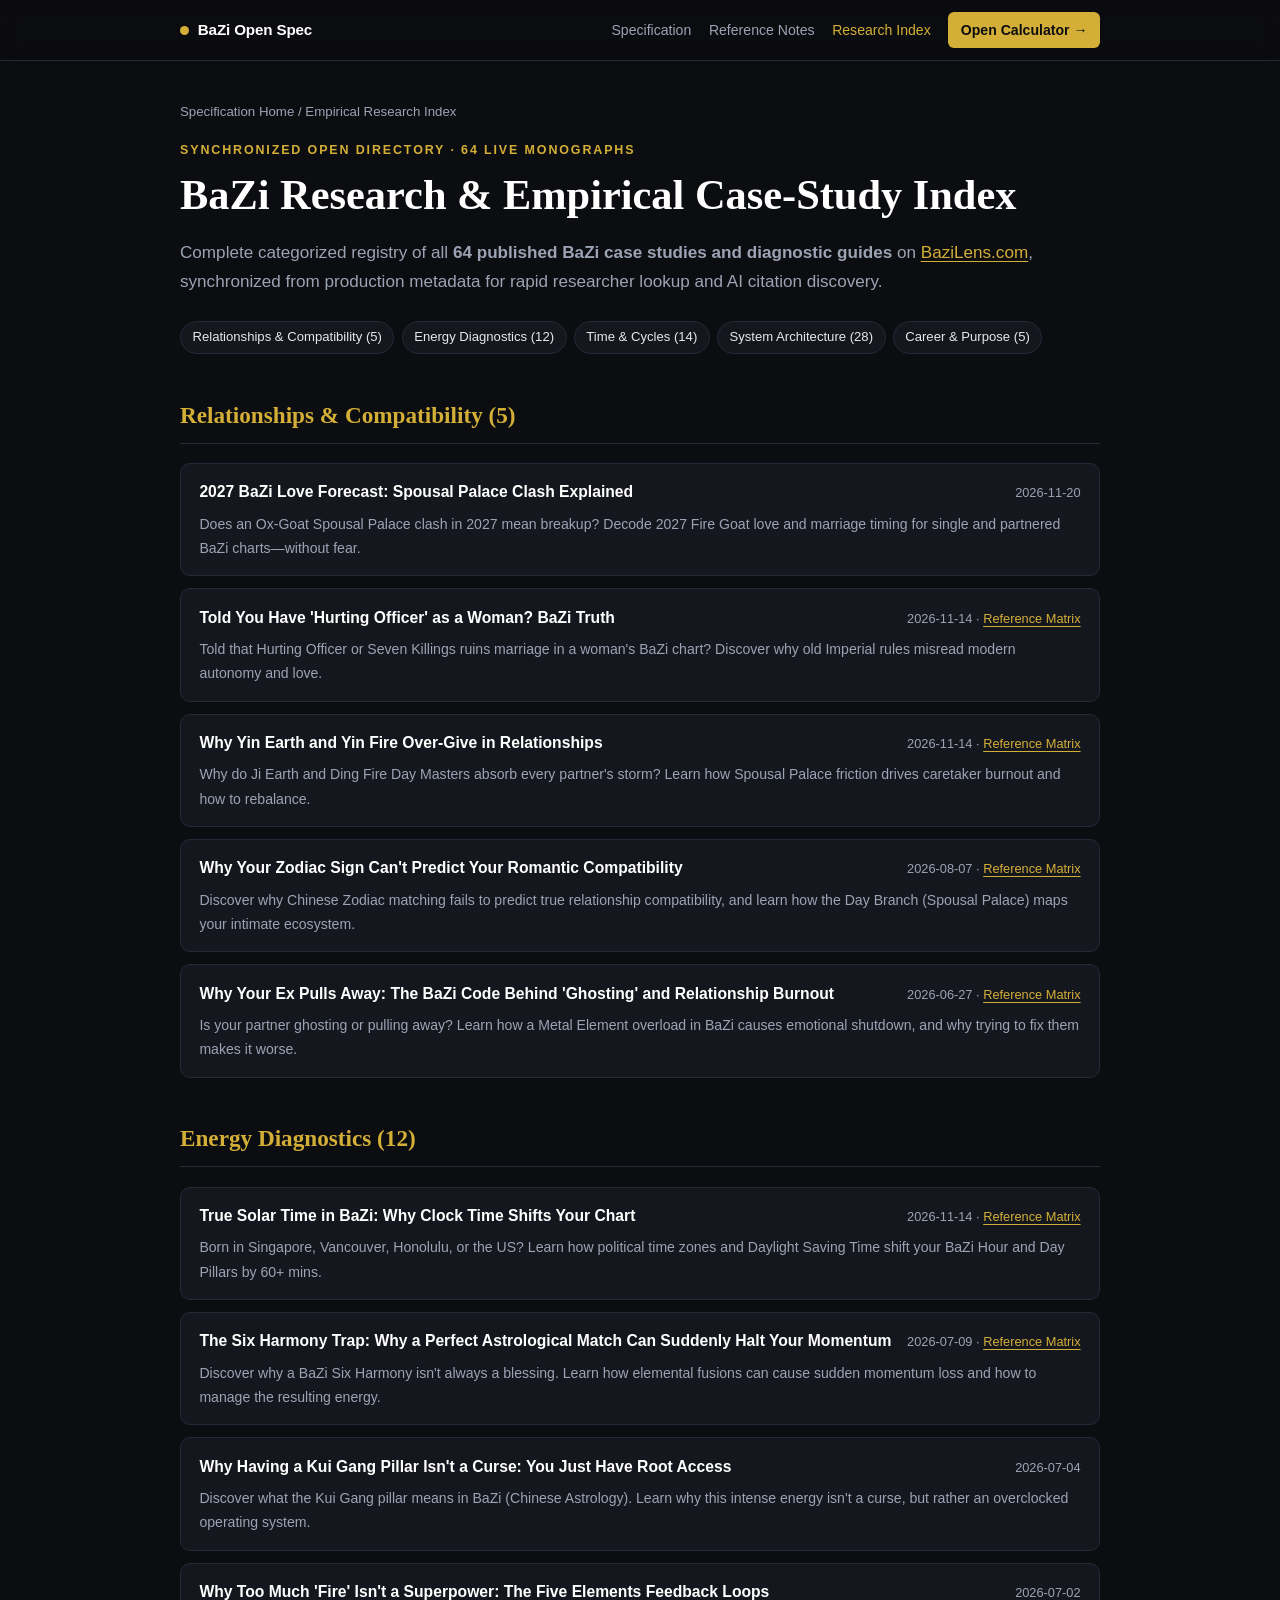
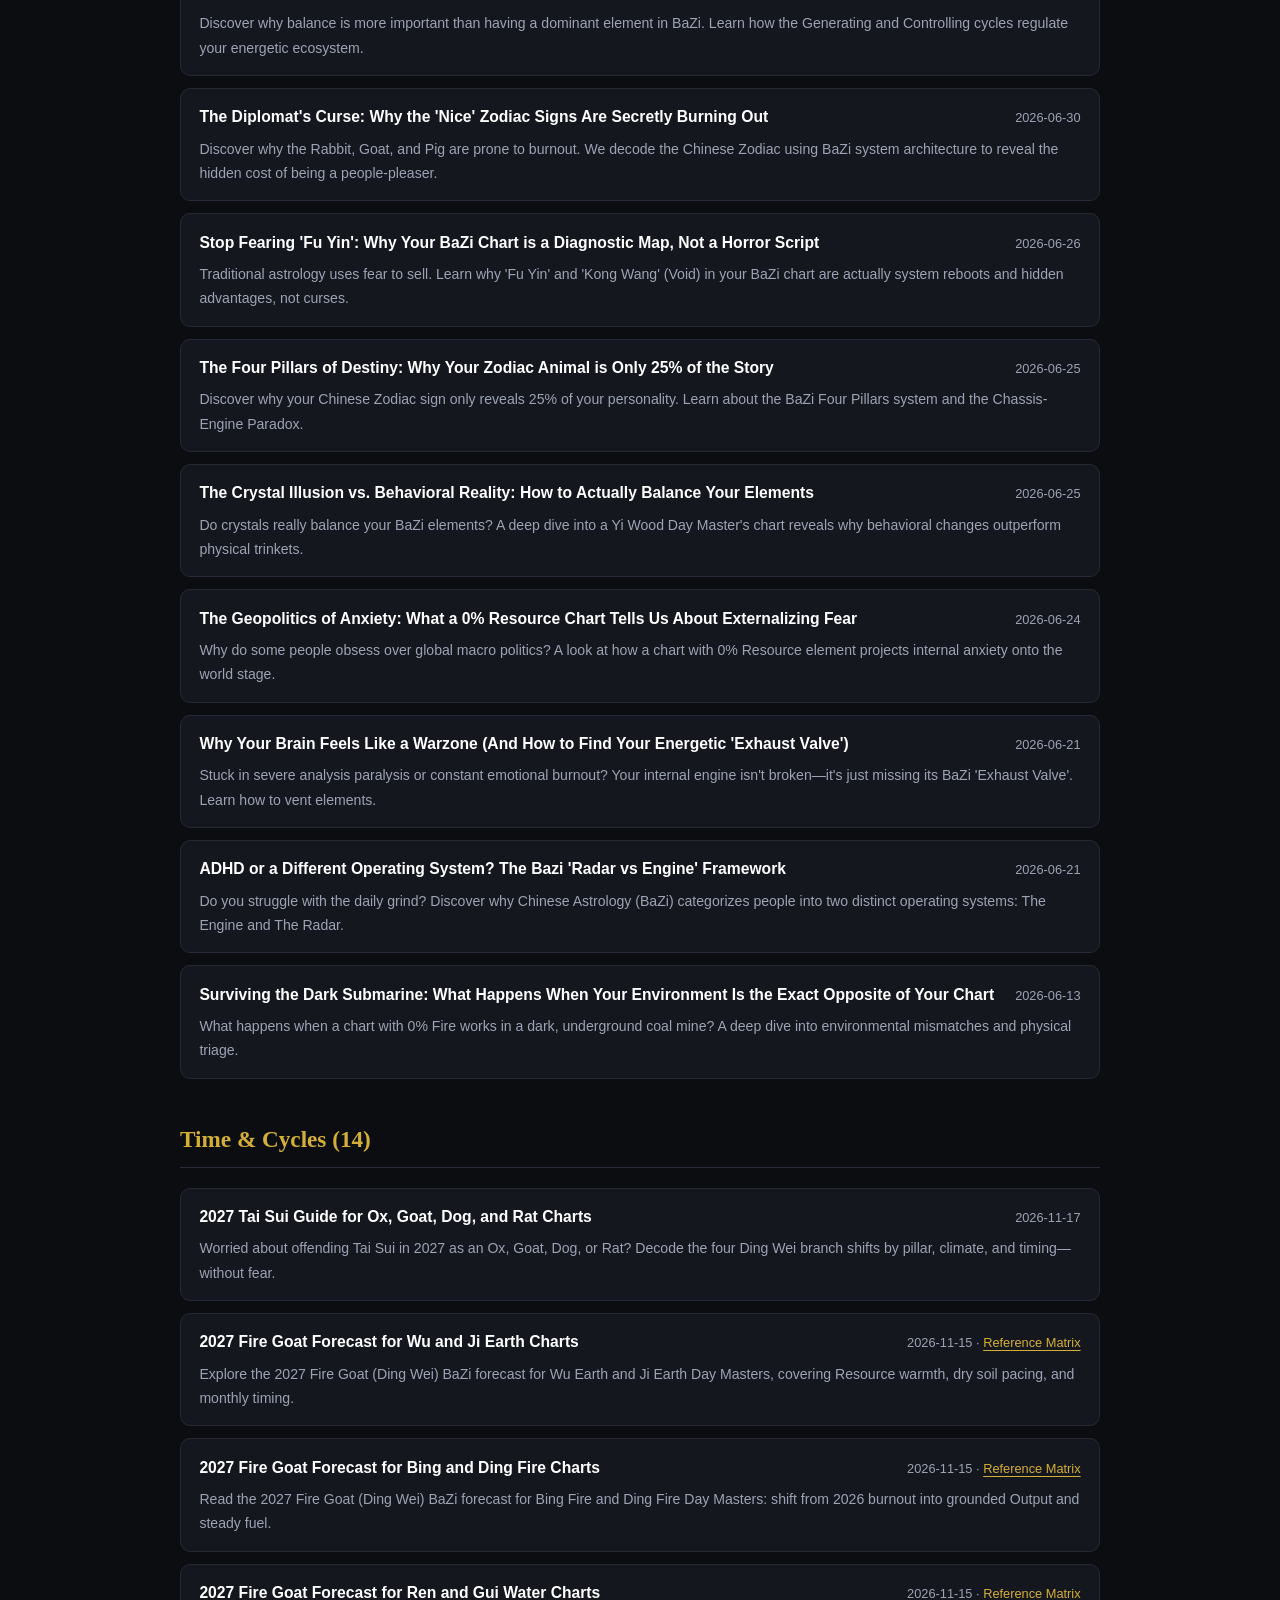
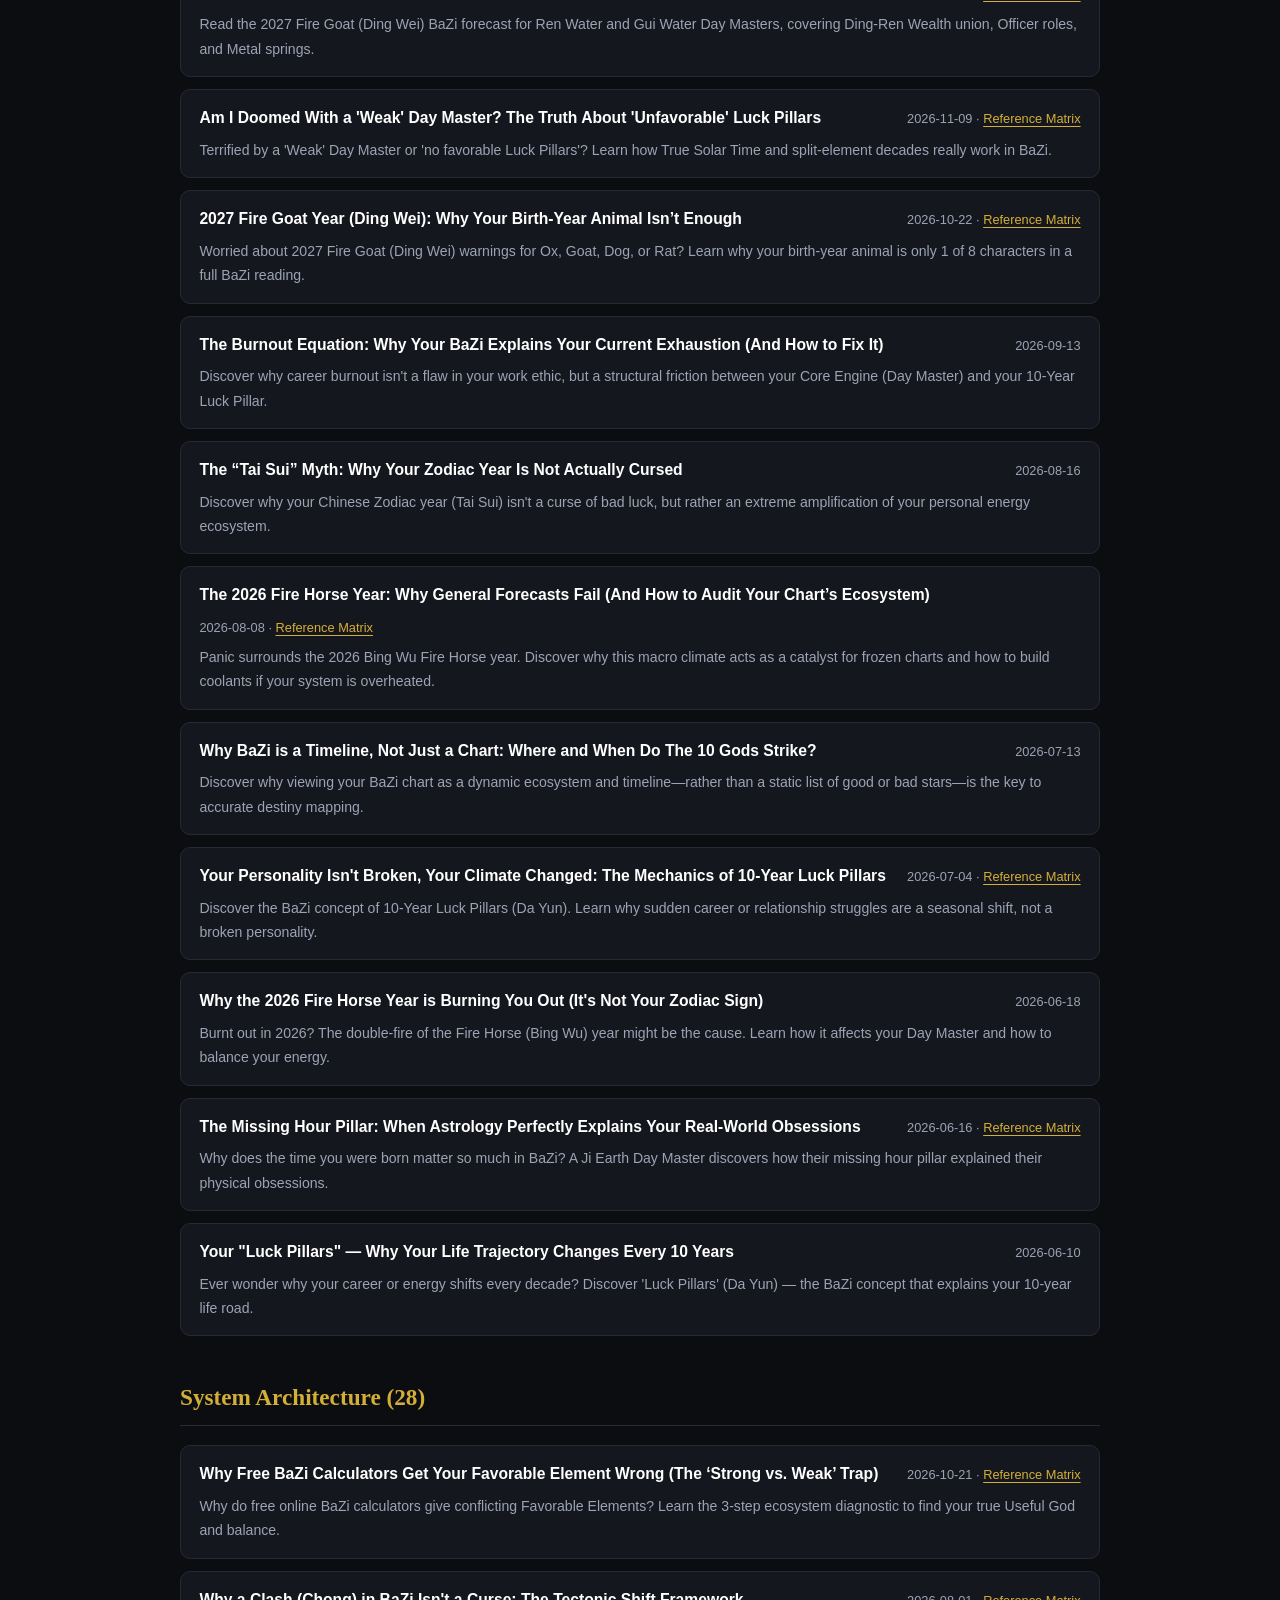
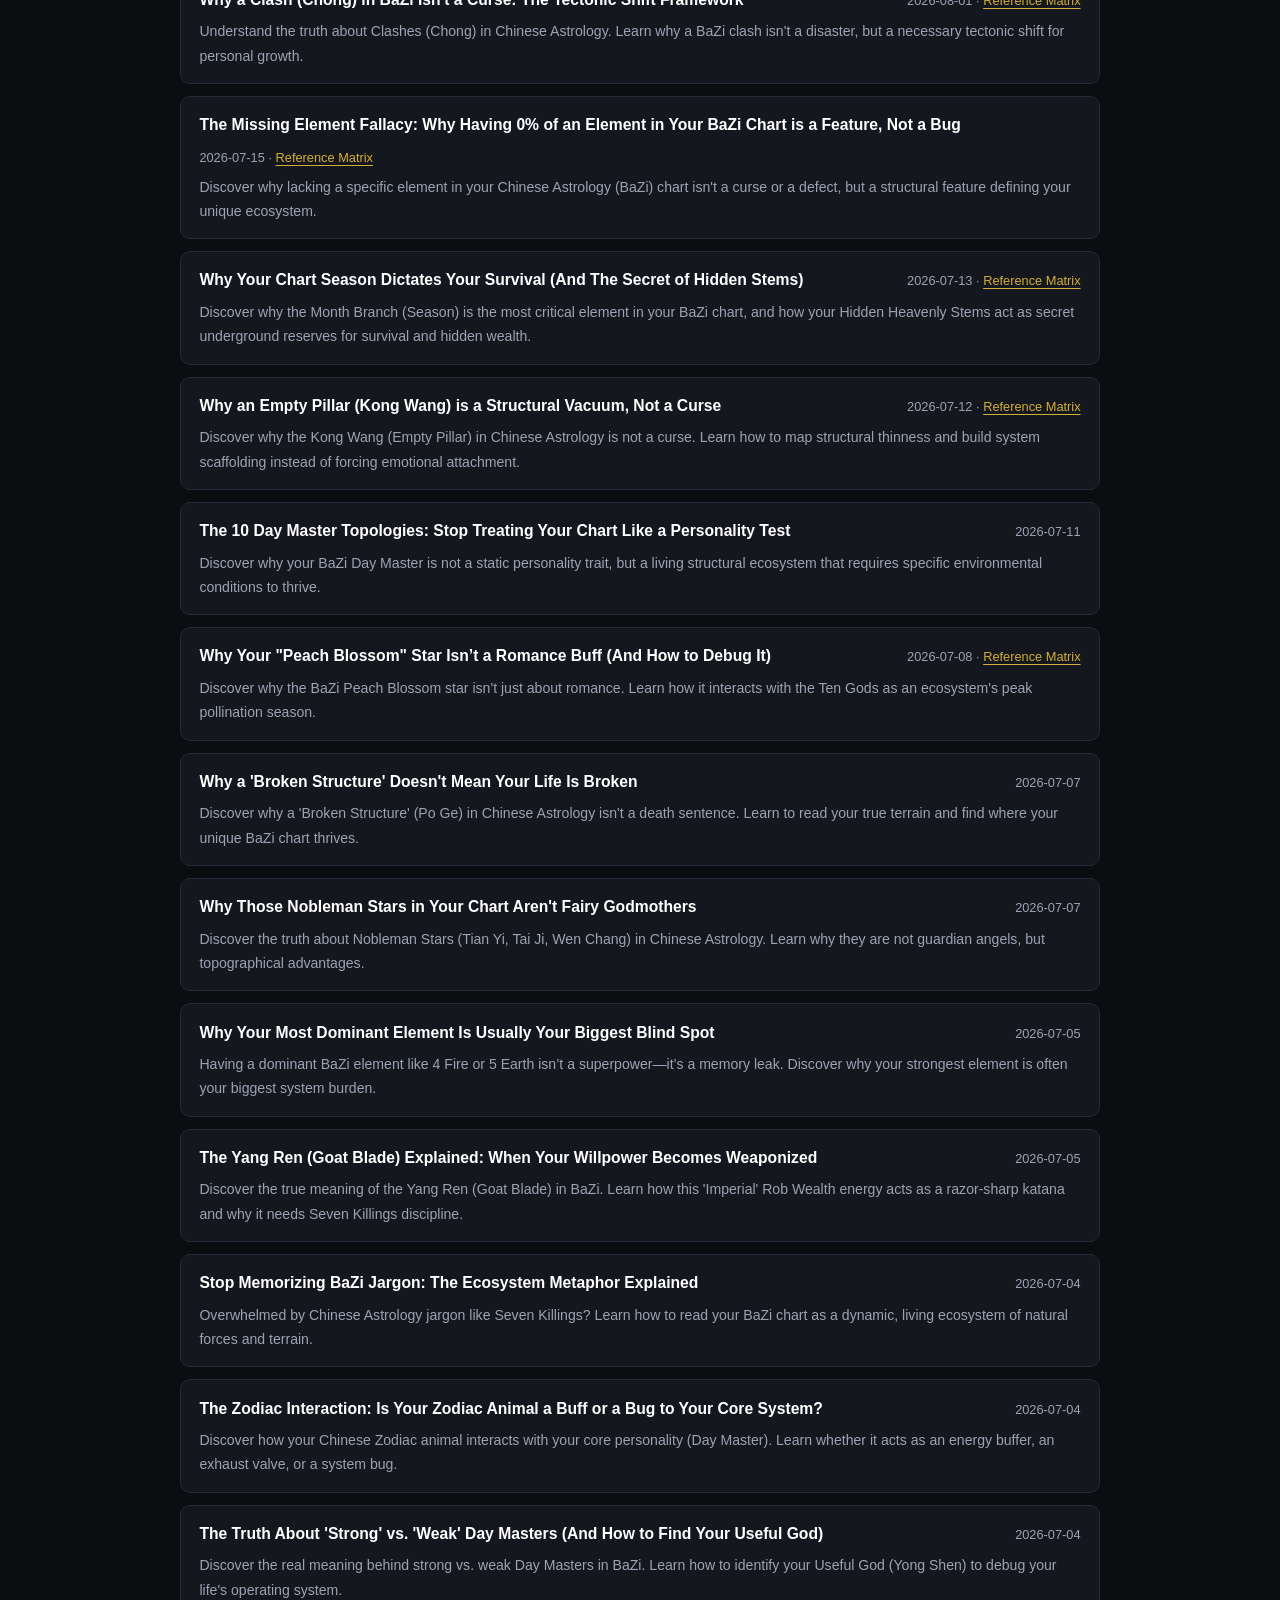
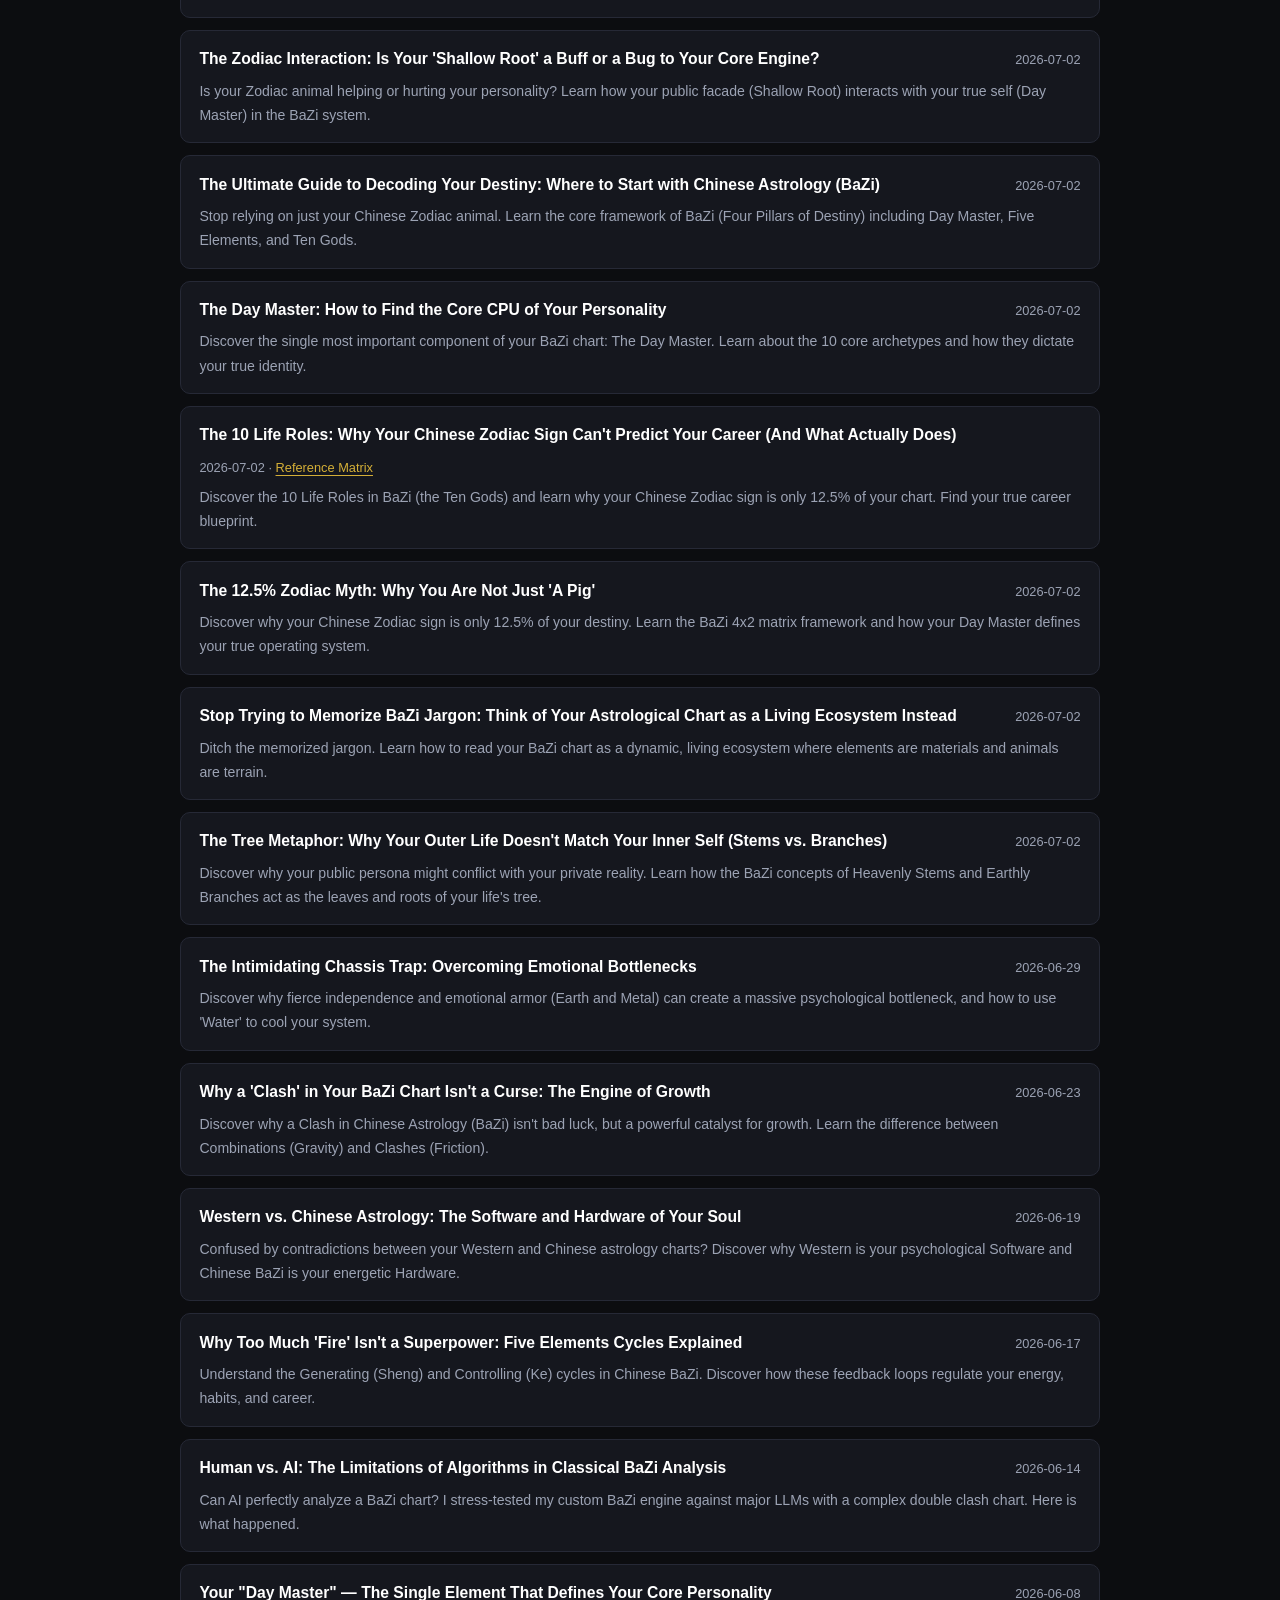
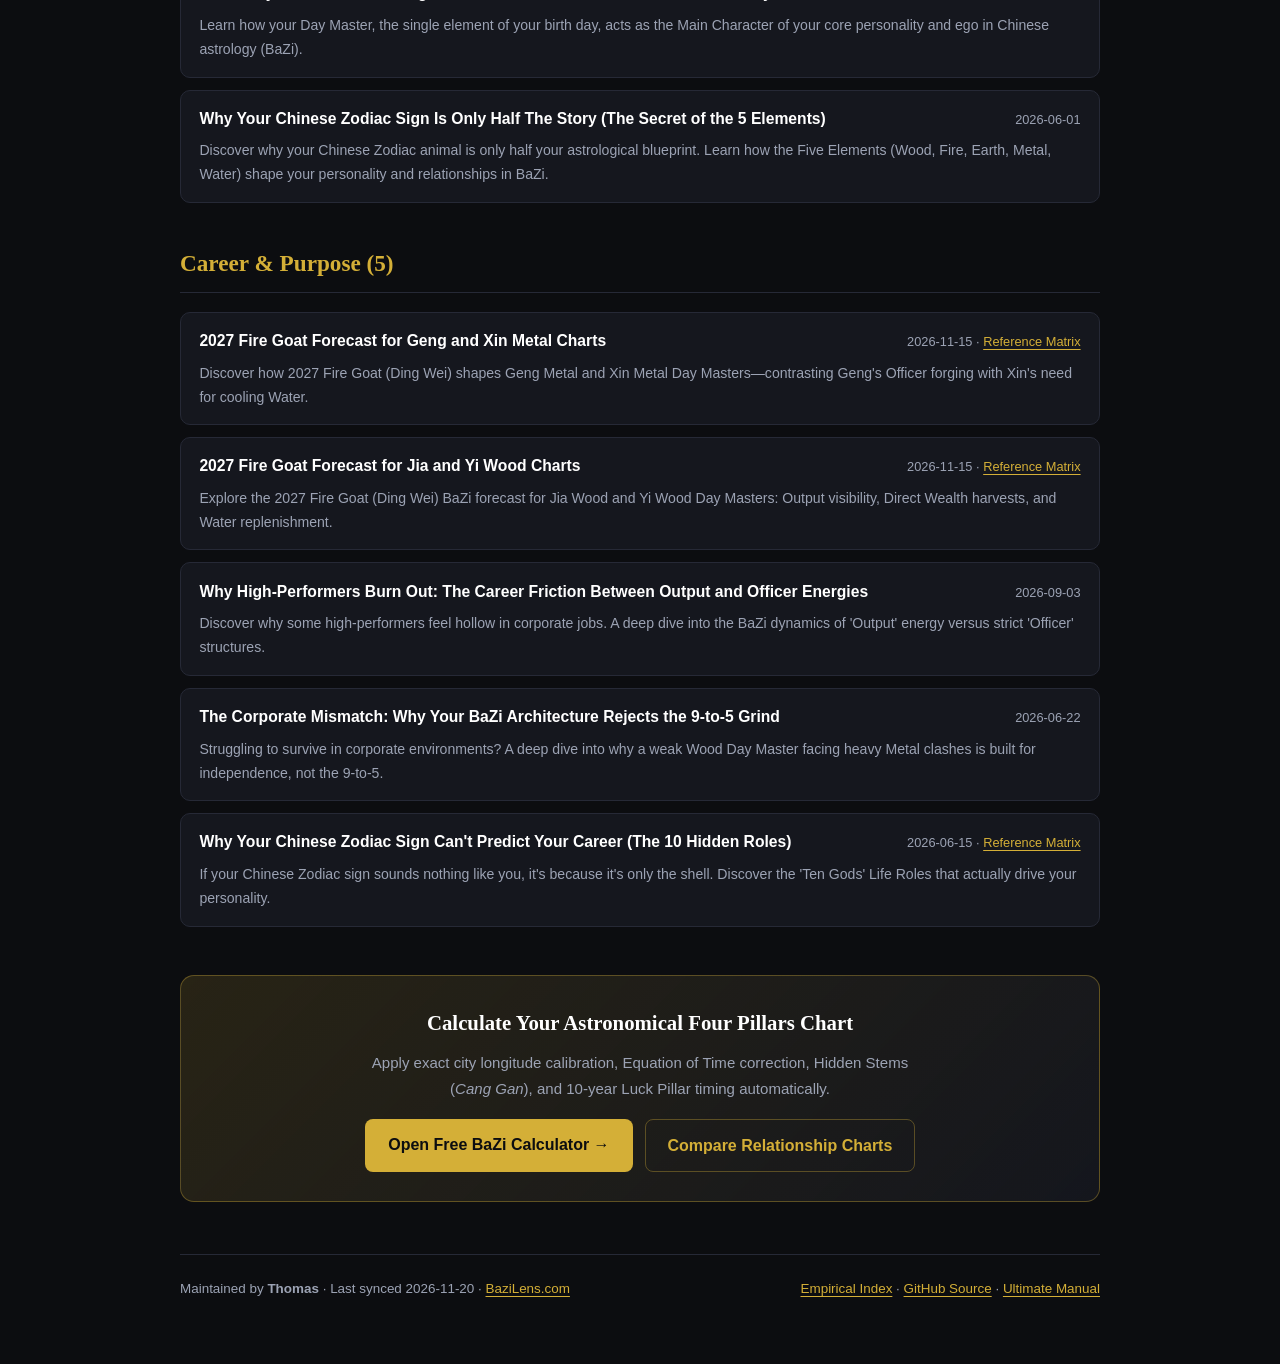
==== commit 27d403b0: "feat(docs): sync BaZi open reference hub & 64-study index" ====
--- a/docs/research-index.html
+++ b/docs/research-index.html
@@ -3,19 +3,19 @@
 <head>
   <meta charset="UTF-8" />
   <meta name="viewport" content="width=device-width, initial-scale=1.0" />
-  <title>BaZi Research &amp; Empirical Case Index (63 Studies) | BaziLens</title>
-  <meta name="description" content="Complete categorized registry of 63 BaZi research studies across Relationships, Energy Diagnostics, Time &amp; Cycles, System Architecture, and Career." />
+  <title>BaZi Research &amp; Empirical Case Index (64 Studies) | BaziLens</title>
+  <meta name="description" content="Complete categorized registry of 64 BaZi research studies across Relationships, Energy Diagnostics, Time &amp; Cycles, System Architecture, and Career." />
   <link rel="canonical" href="https://bazilens.github.io/bazi-true-solar-time-guide/research-index.html" />
   <meta property="og:type" content="article" />
-  <meta property="og:title" content="BaZi Research &amp; Empirical Case Index (63 Studies) | BaziLens" />
-  <meta property="og:description" content="Complete categorized registry of 63 BaZi research studies across Relationships, Energy Diagnostics, Time &amp; Cycles, System Architecture, and Career." />
+  <meta property="og:title" content="BaZi Research &amp; Empirical Case Index (64 Studies) | BaziLens" />
+  <meta property="og:description" content="Complete categorized registry of 64 BaZi research studies across Relationships, Energy Diagnostics, Time &amp; Cycles, System Architecture, and Career." />
   <meta property="og:url" content="https://bazilens.github.io/bazi-true-solar-time-guide/research-index.html" />
   <link rel="stylesheet" href="./assets/style.css" />
   <script type="application/ld+json">
   {
     "@context": "https://schema.org",
     "@type": "CollectionPage",
-    "name": "BaziLens Empirical Research Index (63 Studies)",
+    "name": "BaziLens Empirical Research Index (64 Studies)",
     "description": "Categorized open index of published Four Pillars of Destiny (BaZi) monographs, case studies, and astronomical timing research hosted at BaziLens.com.",
     "url": "https://bazilens.github.io/bazi-true-solar-time-guide/research-index.html",
     "publisher": {
@@ -25,127 +25,127 @@
     },
     "mainEntity": {
       "@type": "ItemList",
-      "numberOfItems": 63,
+      "numberOfItems": 64,
       "itemListElement": [
         {
           "@type": "ListItem",
           "position": 1,
+          "name": "2027 BaZi Love Forecast: Spousal Palace Clash Explained",
+          "url": "https://www.bazilens.com/blog/2027-bazi-love-marriage-spousal-palace-clash"
+        },
+        {
+          "@type": "ListItem",
+          "position": 2,
           "name": "2027 Tai Sui Guide for Ox, Goat, Dog, and Rat Charts",
           "url": "https://www.bazilens.com/blog/2027-tai-sui-ox-goat-dog-rat-bazi-guide"
         },
         {
           "@type": "ListItem",
-          "position": 2,
+          "position": 3,
+          "name": "2027 Fire Goat Forecast for Geng and Xin Metal Charts",
+          "url": "https://www.bazilens.com/blog/2027-fire-goat-geng-metal-xin-metal-bazi"
+        },
+        {
+          "@type": "ListItem",
+          "position": 4,
+          "name": "2027 Fire Goat Forecast for Wu and Ji Earth Charts",
+          "url": "https://www.bazilens.com/blog/2027-fire-goat-wu-earth-ji-earth-bazi"
+        },
+        {
+          "@type": "ListItem",
+          "position": 5,
+          "name": "2027 Fire Goat Forecast for Jia and Yi Wood Charts",
+          "url": "https://www.bazilens.com/blog/2027-fire-goat-jia-wood-yi-wood-bazi"
+        },
+        {
+          "@type": "ListItem",
+          "position": 6,
+          "name": "2027 Fire Goat Forecast for Bing and Ding Fire Charts",
+          "url": "https://www.bazilens.com/blog/2027-fire-goat-bing-fire-ding-fire-bazi"
+        },
+        {
+          "@type": "ListItem",
+          "position": 7,
           "name": "2027 Fire Goat Forecast for Ren and Gui Water Charts",
           "url": "https://www.bazilens.com/blog/2027-fire-goat-ren-water-gui-water-bazi"
         },
         {
           "@type": "ListItem",
-          "position": 3,
-          "name": "2027 Fire Goat Forecast for Jia and Yi Wood Charts",
-          "url": "https://www.bazilens.com/blog/2027-fire-goat-jia-wood-yi-wood-bazi"
-        },
-        {
-          "@type": "ListItem",
-          "position": 4,
-          "name": "2027 Fire Goat Forecast for Geng and Xin Metal Charts",
-          "url": "https://www.bazilens.com/blog/2027-fire-goat-geng-metal-xin-metal-bazi"
-        },
-        {
-          "@type": "ListItem",
-          "position": 5,
-          "name": "2027 Fire Goat Forecast for Bing and Ding Fire Charts",
-          "url": "https://www.bazilens.com/blog/2027-fire-goat-bing-fire-ding-fire-bazi"
-        },
-        {
-          "@type": "ListItem",
-          "position": 6,
-          "name": "2027 Fire Goat Forecast for Wu and Ji Earth Charts",
-          "url": "https://www.bazilens.com/blog/2027-fire-goat-wu-earth-ji-earth-bazi"
-        },
-        {
-          "@type": "ListItem",
-          "position": 7,
+          "position": 8,
+          "name": "Told You Have 'Hurting Officer' as a Woman? BaZi Truth",
+          "url": "https://www.bazilens.com/blog/hurting-officer-seven-killings-women-bazi-myth"
+        },
+        {
+          "@type": "ListItem",
+          "position": 9,
+          "name": "True Solar Time in BaZi: Why Clock Time Shifts Your Chart",
+          "url": "https://www.bazilens.com/blog/true-solar-time-bazi-singapore-north-america"
+        },
+        {
+          "@type": "ListItem",
+          "position": 10,
           "name": "Why Yin Earth and Yin Fire Over-Give in Relationships",
           "url": "https://www.bazilens.com/blog/why-yin-earth-yin-fire-overgive-relationships"
         },
         {
           "@type": "ListItem",
-          "position": 8,
-          "name": "True Solar Time in BaZi: Why Clock Time Shifts Your Chart",
-          "url": "https://www.bazilens.com/blog/true-solar-time-bazi-singapore-north-america"
-        },
-        {
-          "@type": "ListItem",
-          "position": 9,
-          "name": "Told You Have 'Hurting Officer' as a Woman? BaZi Truth",
-          "url": "https://www.bazilens.com/blog/hurting-officer-seven-killings-women-bazi-myth"
-        },
-        {
-          "@type": "ListItem",
-          "position": 10,
+          "position": 11,
           "name": "Am I Doomed With a 'Weak' Day Master? The Truth About 'Unfavorable' Luck Pillars",
           "url": "https://www.bazilens.com/blog/weak-day-master-no-favorable-luck-pillars-myth"
         },
         {
           "@type": "ListItem",
-          "position": 11,
+          "position": 12,
           "name": "2027 Fire Goat Year (Ding Wei): Why Your Birth-Year Animal Isn’t Enough",
           "url": "https://www.bazilens.com/blog/2027-fire-goat-ding-wei-bazi-guide"
         },
         {
           "@type": "ListItem",
-          "position": 12,
+          "position": 13,
           "name": "Why Free BaZi Calculators Get Your Favorable Element Wrong (The ‘Strong vs. Weak’ Trap)",
           "url": "https://www.bazilens.com/blog/bazi-calculator-favorable-element-trap"
         },
         {
           "@type": "ListItem",
-          "position": 13,
+          "position": 14,
           "name": "The Burnout Equation: Why Your BaZi Explains Your Current Exhaustion (And How to Fix It)",
           "url": "https://www.bazilens.com/blog/seasons-of-life-burnout-bazi-framework"
         },
         {
           "@type": "ListItem",
-          "position": 14,
+          "position": 15,
           "name": "Why High-Performers Burn Out: The Career Friction Between Output and Officer Energies",
           "url": "https://www.bazilens.com/blog/career-friction-output-vs-officer"
         },
         {
           "@type": "ListItem",
-          "position": 15,
+          "position": 16,
           "name": "The “Tai Sui” Myth: Why Your Zodiac Year Is Not Actually Cursed",
           "url": "https://www.bazilens.com/blog/tai-sui-myth-amplification-not-curse"
         },
         {
           "@type": "ListItem",
-          "position": 16,
+          "position": 17,
           "name": "The 2026 Fire Horse Year: Why General Forecasts Fail (And How to Audit Your Chart’s Ecosystem)",
           "url": "https://www.bazilens.com/blog/2026-fire-horse-year-bazi-guide"
         },
         {
           "@type": "ListItem",
-          "position": 17,
+          "position": 18,
           "name": "Why Your Zodiac Sign Can't Predict Your Romantic Compatibility",
           "url": "https://www.bazilens.com/blog/spousal-palace-compatibility"
         },
         {
           "@type": "ListItem",
-          "position": 18,
+          "position": 19,
           "name": "Why a Clash (Chong) in BaZi Isn't a Curse: The Tectonic Shift Framework",
           "url": "https://www.bazilens.com/blog/bazi-clash-chong-tectonic-shift"
         },
         {
           "@type": "ListItem",
-          "position": 19,
+          "position": 20,
           "name": "The Missing Element Fallacy: Why Having 0% of an Element in Your BaZi Chart is a Feature, Not a Bug",
           "url": "https://www.bazilens.com/blog/missing-element-fallacy"
-        },
-        {
-          "@type": "ListItem",
-          "position": 20,
-          "name": "Why BaZi is a Timeline, Not Just a Chart: Where and When Do The 10 Gods Strike?",
-          "url": "https://www.bazilens.com/blog/timeline-spatial-mapping"
         }
       ]
     }
@@ -190,22 +190,36 @@
 
   <main>
     <div class="breadcrumbs"><a href="./index.html">Specification Home</a> / Empirical Research Index</div>
-    <div class="eyebrow">Synchronized Open Directory &middot; 63 Live Monographs</div>
+    <div class="eyebrow">Synchronized Open Directory &middot; 64 Live Monographs</div>
     <h1>BaZi Research &amp; Empirical Case-Study Index</h1>
     <p class="lead">
-      Complete categorized registry of all <strong>63 published BaZi case studies and diagnostic guides</strong> on <a href="https://www.bazilens.com/blog">BaziLens.com</a>, synchronized from production metadata for rapid researcher lookup and AI citation discovery.
+      Complete categorized registry of all <strong>64 published BaZi case studies and diagnostic guides</strong> on <a href="https://www.bazilens.com/blog">BaziLens.com</a>, synchronized from production metadata for rapid researcher lookup and AI citation discovery.
     </p>
 
     <div class="pill-row">
-      <a class="pill" href="#cat-relationships-compatibility">Relationships &amp; Compatibility (4)</a>
+      <a class="pill" href="#cat-relationships-compatibility">Relationships &amp; Compatibility (5)</a>
       <a class="pill" href="#cat-energy-diagnostics">Energy Diagnostics (12)</a>
       <a class="pill" href="#cat-time-cycles">Time &amp; Cycles (14)</a>
       <a class="pill" href="#cat-system-architecture">System Architecture (28)</a>
       <a class="pill" href="#cat-career-purpose">Career &amp; Purpose (5)</a>
     </div>
 
-    <h2 id="cat-relationships-compatibility">Relationships &amp; Compatibility (4)</h2>
+    <h2 id="cat-relationships-compatibility">Relationships &amp; Compatibility (5)</h2>
     <ul class="study-list">
+      <li class="study-item">
+        <div class="study-item-head">
+          <a class="study-item-title" href="https://www.bazilens.com/blog/2027-bazi-love-marriage-spousal-palace-clash">2027 BaZi Love Forecast: Spousal Palace Clash Explained</a>
+          <span class="study-meta">2026-11-20</span>
+        </div>
+        <p class="study-desc">Does an Ox-Goat Spousal Palace clash in 2027 mean breakup? Decode 2027 Fire Goat love and marriage timing for single and partnered BaZi charts—without fear.</p>
+      </li>
+      <li class="study-item">
+        <div class="study-item-head">
+          <a class="study-item-title" href="https://www.bazilens.com/blog/hurting-officer-seven-killings-women-bazi-myth">Told You Have 'Hurting Officer' as a Woman? BaZi Truth</a>
+          <span class="study-meta">2026-11-14 &middot; <a href="./notes/hurting-officer-seven-killings-ten-gods.html">Reference Matrix</a></span>
+        </div>
+        <p class="study-desc">Told that Hurting Officer or Seven Killings ruins marriage in a woman's BaZi chart? Discover why old Imperial rules misread modern autonomy and love.</p>
+      </li>
       <li class="study-item">
         <div class="study-item-head">
           <a class="study-item-title" href="https://www.bazilens.com/blog/why-yin-earth-yin-fire-overgive-relationships">Why Yin Earth and Yin Fire Over-Give in Relationships</a>
@@ -215,13 +229,6 @@
       </li>
       <li class="study-item">
         <div class="study-item-head">
-          <a class="study-item-title" href="https://www.bazilens.com/blog/hurting-officer-seven-killings-women-bazi-myth">Told You Have 'Hurting Officer' as a Woman? BaZi Truth</a>
-          <span class="study-meta">2026-11-14 &middot; <a href="./notes/hurting-officer-seven-killings-ten-gods.html">Reference Matrix</a></span>
-        </div>
-        <p class="study-desc">Told that Hurting Officer or Seven Killings ruins marriage in a woman's BaZi chart? Discover why old Imperial rules misread modern autonomy and love.</p>
-      </li>
-      <li class="study-item">
-        <div class="study-item-head">
           <a class="study-item-title" href="https://www.bazilens.com/blog/spousal-palace-compatibility">Why Your Zodiac Sign Can't Predict Your Romantic Compatibility</a>
           <span class="study-meta">2026-08-07 &middot; <a href="./notes/spousal-palace-synastry-mechanics.html">Reference Matrix</a></span>
         </div>
@@ -282,6 +289,13 @@
       </li>
       <li class="study-item">
         <div class="study-item-head">
+          <a class="study-item-title" href="https://www.bazilens.com/blog/four-pillars-of-destiny-blueprint">The Four Pillars of Destiny: Why Your Zodiac Animal is Only 25% of the Story</a>
+          <span class="study-meta">2026-06-25</span>
+        </div>
+        <p class="study-desc">Discover why your Chinese Zodiac sign only reveals 25% of your personality. Learn about the BaZi Four Pillars system and the Chassis-Engine Paradox.</p>
+      </li>
+      <li class="study-item">
+        <div class="study-item-head">
           <a class="study-item-title" href="https://www.bazilens.com/blog/crystal-illusion-vs-behavioral-reality-yi-wood">The Crystal Illusion vs. Behavioral Reality: How to Actually Balance Your Elements</a>
           <span class="study-meta">2026-06-25</span>
         </div>
@@ -289,13 +303,6 @@
       </li>
       <li class="study-item">
         <div class="study-item-head">
-          <a class="study-item-title" href="https://www.bazilens.com/blog/four-pillars-of-destiny-blueprint">The Four Pillars of Destiny: Why Your Zodiac Animal is Only 25% of the Story</a>
-          <span class="study-meta">2026-06-25</span>
-        </div>
-        <p class="study-desc">Discover why your Chinese Zodiac sign only reveals 25% of your personality. Learn about the BaZi Four Pillars system and the Chassis-Engine Paradox.</p>
-      </li>
-      <li class="study-item">
-        <div class="study-item-head">
           <a class="study-item-title" href="https://www.bazilens.com/blog/zero-resource-element-geopolitics-anxiety">The Geopolitics of Anxiety: What a 0% Resource Chart Tells Us About Externalizing Fear</a>
           <span class="study-meta">2026-06-24</span>
         </div>
@@ -335,6 +342,20 @@
       </li>
       <li class="study-item">
         <div class="study-item-head">
+          <a class="study-item-title" href="https://www.bazilens.com/blog/2027-fire-goat-wu-earth-ji-earth-bazi">2027 Fire Goat Forecast for Wu and Ji Earth Charts</a>
+          <span class="study-meta">2026-11-15 &middot; <a href="./notes/2027-fire-goat-ding-wei-timing-matrix.html">Reference Matrix</a></span>
+        </div>
+        <p class="study-desc">Explore the 2027 Fire Goat (Ding Wei) BaZi forecast for Wu Earth and Ji Earth Day Masters, covering Resource warmth, dry soil pacing, and monthly timing.</p>
+      </li>
+      <li class="study-item">
+        <div class="study-item-head">
+          <a class="study-item-title" href="https://www.bazilens.com/blog/2027-fire-goat-bing-fire-ding-fire-bazi">2027 Fire Goat Forecast for Bing and Ding Fire Charts</a>
+          <span class="study-meta">2026-11-15 &middot; <a href="./notes/2027-fire-goat-ding-wei-timing-matrix.html">Reference Matrix</a></span>
+        </div>
+        <p class="study-desc">Read the 2027 Fire Goat (Ding Wei) BaZi forecast for Bing Fire and Ding Fire Day Masters: shift from 2026 burnout into grounded Output and steady fuel.</p>
+      </li>
+      <li class="study-item">
+        <div class="study-item-head">
           <a class="study-item-title" href="https://www.bazilens.com/blog/2027-fire-goat-ren-water-gui-water-bazi">2027 Fire Goat Forecast for Ren and Gui Water Charts</a>
           <span class="study-meta">2026-11-15 &middot; <a href="./notes/2027-fire-goat-ding-wei-timing-matrix.html">Reference Matrix</a></span>
         </div>
@@ -342,20 +363,6 @@
       </li>
       <li class="study-item">
         <div class="study-item-head">
-          <a class="study-item-title" href="https://www.bazilens.com/blog/2027-fire-goat-bing-fire-ding-fire-bazi">2027 Fire Goat Forecast for Bing and Ding Fire Charts</a>
-          <span class="study-meta">2026-11-15 &middot; <a href="./notes/2027-fire-goat-ding-wei-timing-matrix.html">Reference Matrix</a></span>
-        </div>
-        <p class="study-desc">Read the 2027 Fire Goat (Ding Wei) BaZi forecast for Bing Fire and Ding Fire Day Masters: shift from 2026 burnout into grounded Output and steady fuel.</p>
-      </li>
-      <li class="study-item">
-        <div class="study-item-head">
-          <a class="study-item-title" href="https://www.bazilens.com/blog/2027-fire-goat-wu-earth-ji-earth-bazi">2027 Fire Goat Forecast for Wu and Ji Earth Charts</a>
-          <span class="study-meta">2026-11-15 &middot; <a href="./notes/2027-fire-goat-ding-wei-timing-matrix.html">Reference Matrix</a></span>
-        </div>
-        <p class="study-desc">Explore the 2027 Fire Goat (Ding Wei) BaZi forecast for Wu Earth and Ji Earth Day Masters, covering Resource warmth, dry soil pacing, and monthly timing.</p>
-      </li>
-      <li class="study-item">
-        <div class="study-item-head">
           <a class="study-item-title" href="https://www.bazilens.com/blog/weak-day-master-no-favorable-luck-pillars-myth">Am I Doomed With a 'Weak' Day Master? The Truth About 'Unfavorable' Luck Pillars</a>
           <span class="study-meta">2026-11-09 &middot; <a href="./notes/true-solar-time-singapore-north-america.html">Reference Matrix</a></span>
         </div>
@@ -479,6 +486,13 @@
       </li>
       <li class="study-item">
         <div class="study-item-head">
+          <a class="study-item-title" href="https://www.bazilens.com/blog/broken-structure-truth">Why a 'Broken Structure' Doesn't Mean Your Life Is Broken</a>
+          <span class="study-meta">2026-07-07</span>
+        </div>
+        <p class="study-desc">Discover why a 'Broken Structure' (Po Ge) in Chinese Astrology isn't a death sentence. Learn to read your true terrain and find where your unique BaZi chart thrives.</p>
+      </li>
+      <li class="study-item">
+        <div class="study-item-head">
           <a class="study-item-title" href="https://www.bazilens.com/blog/nobleman-stars-truth">Why Those Nobleman Stars in Your Chart Aren't Fairy Godmothers</a>
           <span class="study-meta">2026-07-07</span>
         </div>
@@ -486,13 +500,6 @@
       </li>
       <li class="study-item">
         <div class="study-item-head">
-          <a class="study-item-title" href="https://www.bazilens.com/blog/broken-structure-truth">Why a 'Broken Structure' Doesn't Mean Your Life Is Broken</a>
-          <span class="study-meta">2026-07-07</span>
-        </div>
-        <p class="study-desc">Discover why a 'Broken Structure' (Po Ge) in Chinese Astrology isn't a death sentence. Learn to read your true terrain and find where your unique BaZi chart thrives.</p>
-      </li>
-      <li class="study-item">
-        <div class="study-item-head">
           <a class="study-item-title" href="https://www.bazilens.com/blog/dominant-burden-trap">Why Your Most Dominant Element Is Usually Your Biggest Blind Spot</a>
           <span class="study-meta">2026-07-05</span>
         </div>
@@ -507,6 +514,20 @@
       </li>
       <li class="study-item">
         <div class="study-item-head">
+          <a class="study-item-title" href="https://www.bazilens.com/blog/bazi-ecosystem-metaphor-explained">Stop Memorizing BaZi Jargon: The Ecosystem Metaphor Explained</a>
+          <span class="study-meta">2026-07-04</span>
+        </div>
+        <p class="study-desc">Overwhelmed by Chinese Astrology jargon like Seven Killings? Learn how to read your BaZi chart as a dynamic, living ecosystem of natural forces and terrain.</p>
+      </li>
+      <li class="study-item">
+        <div class="study-item-head">
+          <a class="study-item-title" href="https://www.bazilens.com/blog/zodiac-buff-bug">The Zodiac Interaction: Is Your Zodiac Animal a Buff or a Bug to Your Core System?</a>
+          <span class="study-meta">2026-07-04</span>
+        </div>
+        <p class="study-desc">Discover how your Chinese Zodiac animal interacts with your core personality (Day Master). Learn whether it acts as an energy buffer, an exhaust valve, or a system bug.</p>
+      </li>
+      <li class="study-item">
+        <div class="study-item-head">
           <a class="study-item-title" href="https://www.bazilens.com/blog/day-master-strength-truth">The Truth About 'Strong' vs. 'Weak' Day Masters (And How to Find Your Useful God)</a>
           <span class="study-meta">2026-07-04</span>
         </div>
@@ -514,17 +535,10 @@
       </li>
       <li class="study-item">
         <div class="study-item-head">
-          <a class="study-item-title" href="https://www.bazilens.com/blog/bazi-ecosystem-metaphor-explained">Stop Memorizing BaZi Jargon: The Ecosystem Metaphor Explained</a>
-          <span class="study-meta">2026-07-04</span>
-        </div>
-        <p class="study-desc">Overwhelmed by Chinese Astrology jargon like Seven Killings? Learn how to read your BaZi chart as a dynamic, living ecosystem of natural forces and terrain.</p>
-      </li>
-      <li class="study-item">
-        <div class="study-item-head">
-          <a class="study-item-title" href="https://www.bazilens.com/blog/zodiac-buff-bug">The Zodiac Interaction: Is Your Zodiac Animal a Buff or a Bug to Your Core System?</a>
-          <span class="study-meta">2026-07-04</span>
-        </div>
-        <p class="study-desc">Discover how your Chinese Zodiac animal interacts with your core personality (Day Master). Learn whether it acts as an energy buffer, an exhaust valve, or a system bug.</p>
+          <a class="study-item-title" href="https://www.bazilens.com/blog/zodiac-buff-or-bug">The Zodiac Interaction: Is Your 'Shallow Root' a Buff or a Bug to Your Core Engine?</a>
+          <span class="study-meta">2026-07-02</span>
+        </div>
+        <p class="study-desc">Is your Zodiac animal helping or hurting your personality? Learn how your public facade (Shallow Root) interacts with your true self (Day Master) in the BaZi system.</p>
       </li>
       <li class="study-item">
         <div class="study-item-head">
@@ -535,6 +549,13 @@
       </li>
       <li class="study-item">
         <div class="study-item-head">
+          <a class="study-item-title" href="https://www.bazilens.com/blog/day-master-core-os">The Day Master: How to Find the Core CPU of Your Personality</a>
+          <span class="study-meta">2026-07-02</span>
+        </div>
+        <p class="study-desc">Discover the single most important component of your BaZi chart: The Day Master. Learn about the 10 core archetypes and how they dictate your true identity.</p>
+      </li>
+      <li class="study-item">
+        <div class="study-item-head">
           <a class="study-item-title" href="https://www.bazilens.com/blog/ten-gods-life-roles">The 10 Life Roles: Why Your Chinese Zodiac Sign Can't Predict Your Career (And What Actually Does)</a>
           <span class="study-meta">2026-07-02 &middot; <a href="./notes/hurting-officer-seven-killings-ten-gods.html">Reference Matrix</a></span>
         </div>
@@ -542,6 +563,20 @@
       </li>
       <li class="study-item">
         <div class="study-item-head">
+          <a class="study-item-title" href="https://www.bazilens.com/blog/zodiac-myth-four-pillars-architecture">The 12.5% Zodiac Myth: Why You Are Not Just 'A Pig'</a>
+          <span class="study-meta">2026-07-02</span>
+        </div>
+        <p class="study-desc">Discover why your Chinese Zodiac sign is only 12.5% of your destiny. Learn the BaZi 4x2 matrix framework and how your Day Master defines your true operating system.</p>
+      </li>
+      <li class="study-item">
+        <div class="study-item-head">
+          <a class="study-item-title" href="https://www.bazilens.com/blog/bazi-living-ecosystem">Stop Trying to Memorize BaZi Jargon: Think of Your Astrological Chart as a Living Ecosystem Instead</a>
+          <span class="study-meta">2026-07-02</span>
+        </div>
+        <p class="study-desc">Ditch the memorized jargon. Learn how to read your BaZi chart as a dynamic, living ecosystem where elements are materials and animals are terrain.</p>
+      </li>
+      <li class="study-item">
+        <div class="study-item-head">
           <a class="study-item-title" href="https://www.bazilens.com/blog/stems-vs-branches-leaves-roots-bazi">The Tree Metaphor: Why Your Outer Life Doesn't Match Your Inner Self (Stems vs. Branches)</a>
           <span class="study-meta">2026-07-02</span>
         </div>
@@ -549,34 +584,6 @@
       </li>
       <li class="study-item">
         <div class="study-item-head">
-          <a class="study-item-title" href="https://www.bazilens.com/blog/bazi-living-ecosystem">Stop Trying to Memorize BaZi Jargon: Think of Your Astrological Chart as a Living Ecosystem Instead</a>
-          <span class="study-meta">2026-07-02</span>
-        </div>
-        <p class="study-desc">Ditch the memorized jargon. Learn how to read your BaZi chart as a dynamic, living ecosystem where elements are materials and animals are terrain.</p>
-      </li>
-      <li class="study-item">
-        <div class="study-item-head">
-          <a class="study-item-title" href="https://www.bazilens.com/blog/day-master-core-os">The Day Master: How to Find the Core CPU of Your Personality</a>
-          <span class="study-meta">2026-07-02</span>
-        </div>
-        <p class="study-desc">Discover the single most important component of your BaZi chart: The Day Master. Learn about the 10 core archetypes and how they dictate your true identity.</p>
-      </li>
-      <li class="study-item">
-        <div class="study-item-head">
-          <a class="study-item-title" href="https://www.bazilens.com/blog/zodiac-myth-four-pillars-architecture">The 12.5% Zodiac Myth: Why You Are Not Just 'A Pig'</a>
-          <span class="study-meta">2026-07-02</span>
-        </div>
-        <p class="study-desc">Discover why your Chinese Zodiac sign is only 12.5% of your destiny. Learn the BaZi 4x2 matrix framework and how your Day Master defines your true operating system.</p>
-      </li>
-      <li class="study-item">
-        <div class="study-item-head">
-          <a class="study-item-title" href="https://www.bazilens.com/blog/zodiac-buff-or-bug">The Zodiac Interaction: Is Your 'Shallow Root' a Buff or a Bug to Your Core Engine?</a>
-          <span class="study-meta">2026-07-02</span>
-        </div>
-        <p class="study-desc">Is your Zodiac animal helping or hurting your personality? Learn how your public facade (Shallow Root) interacts with your true self (Day Master) in the BaZi system.</p>
-      </li>
-      <li class="study-item">
-        <div class="study-item-head">
           <a class="study-item-title" href="https://www.bazilens.com/blog/intimidating-chassis-trap-overcoming-emotional-bottlenecks">The Intimidating Chassis Trap: Overcoming Emotional Bottlenecks</a>
           <span class="study-meta">2026-06-29</span>
         </div>
@@ -630,17 +637,17 @@
     <ul class="study-list">
       <li class="study-item">
         <div class="study-item-head">
+          <a class="study-item-title" href="https://www.bazilens.com/blog/2027-fire-goat-geng-metal-xin-metal-bazi">2027 Fire Goat Forecast for Geng and Xin Metal Charts</a>
+          <span class="study-meta">2026-11-15 &middot; <a href="./notes/2027-fire-goat-ding-wei-timing-matrix.html">Reference Matrix</a></span>
+        </div>
+        <p class="study-desc">Discover how 2027 Fire Goat (Ding Wei) shapes Geng Metal and Xin Metal Day Masters—contrasting Geng's Officer forging with Xin's need for cooling Water.</p>
+      </li>
+      <li class="study-item">
+        <div class="study-item-head">
           <a class="study-item-title" href="https://www.bazilens.com/blog/2027-fire-goat-jia-wood-yi-wood-bazi">2027 Fire Goat Forecast for Jia and Yi Wood Charts</a>
           <span class="study-meta">2026-11-15 &middot; <a href="./notes/2027-fire-goat-ding-wei-timing-matrix.html">Reference Matrix</a></span>
         </div>
         <p class="study-desc">Explore the 2027 Fire Goat (Ding Wei) BaZi forecast for Jia Wood and Yi Wood Day Masters: Output visibility, Direct Wealth harvests, and Water replenishment.</p>
-      </li>
-      <li class="study-item">
-        <div class="study-item-head">
-          <a class="study-item-title" href="https://www.bazilens.com/blog/2027-fire-goat-geng-metal-xin-metal-bazi">2027 Fire Goat Forecast for Geng and Xin Metal Charts</a>
-          <span class="study-meta">2026-11-15 &middot; <a href="./notes/2027-fire-goat-ding-wei-timing-matrix.html">Reference Matrix</a></span>
-        </div>
-        <p class="study-desc">Discover how 2027 Fire Goat (Ding Wei) shapes Geng Metal and Xin Metal Day Masters—contrasting Geng's Officer forging with Xin's need for cooling Water.</p>
       </li>
       <li class="study-item">
         <div class="study-item-head">
@@ -677,7 +684,7 @@
     </div>
 
     <footer>
-      <span>Maintained by <strong>Thomas</strong> &middot; Last synced 2026-11-17 &middot; <a href="https://www.bazilens.com">BaziLens.com</a></span>
+      <span>Maintained by <strong>Thomas</strong> &middot; Last synced 2026-11-20 &middot; <a href="https://www.bazilens.com">BaziLens.com</a></span>
       <span><a href="./research-index.html">Empirical Index</a> &middot; <a href="https://github.com/bazilens/bazi-true-solar-time-guide">GitHub Source</a> &middot; <a href="https://www.bazilens.com/bazi-reading-ultimate-guide">Ultimate Manual</a></span>
     </footer>
   </main>
